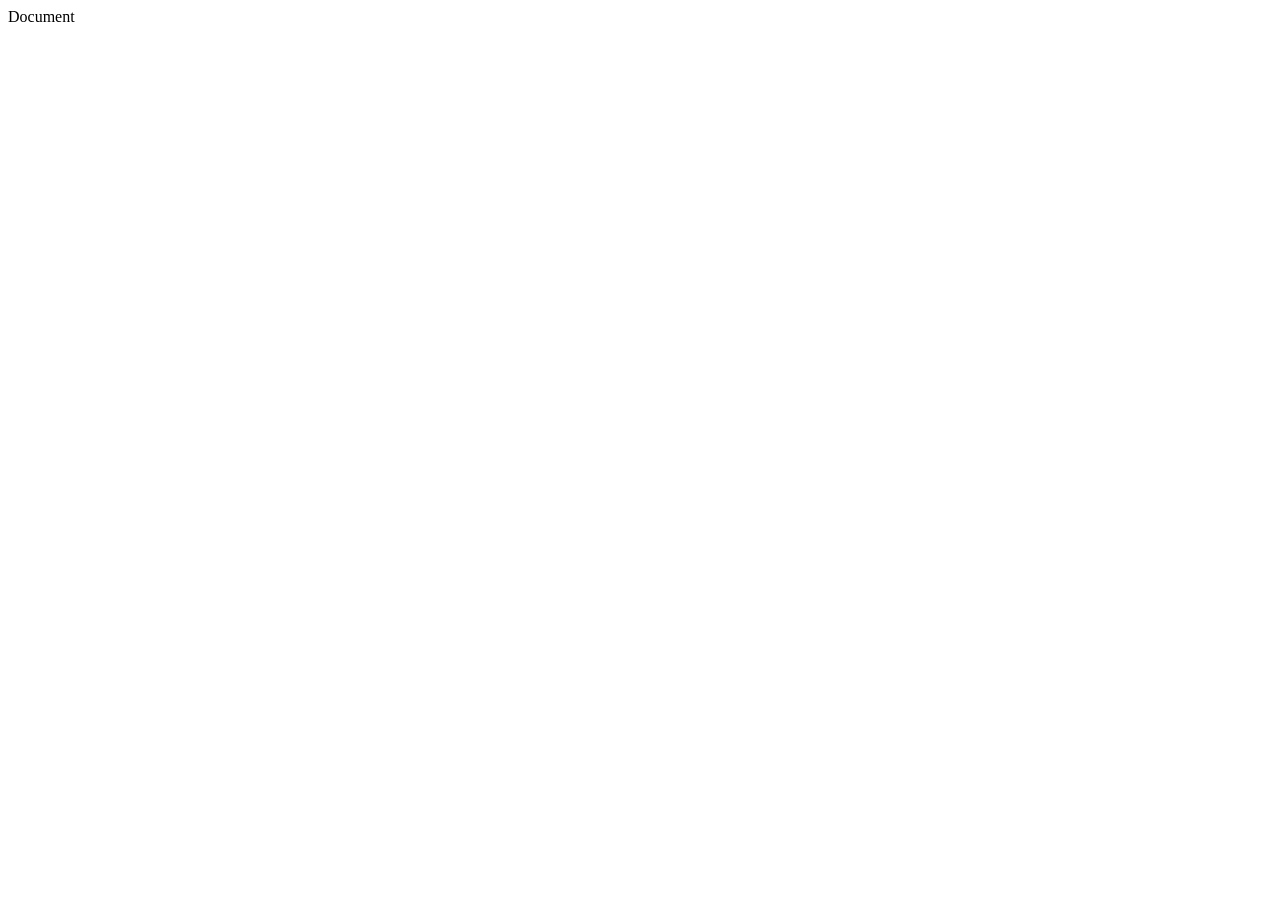
==== index.html @ 6e6ebc96 "initial commit" ====
<!DOCTYPE html>
<html lang="en">
<head>
    <meta charset="UTF-8">
    <meta name="viewport" content="width=device-width, initial-scale=1.0">
    <link rel="stylesheet" href="styles.css"
    <title>Document</title>
</head>
<body>
    
</body>
</html>
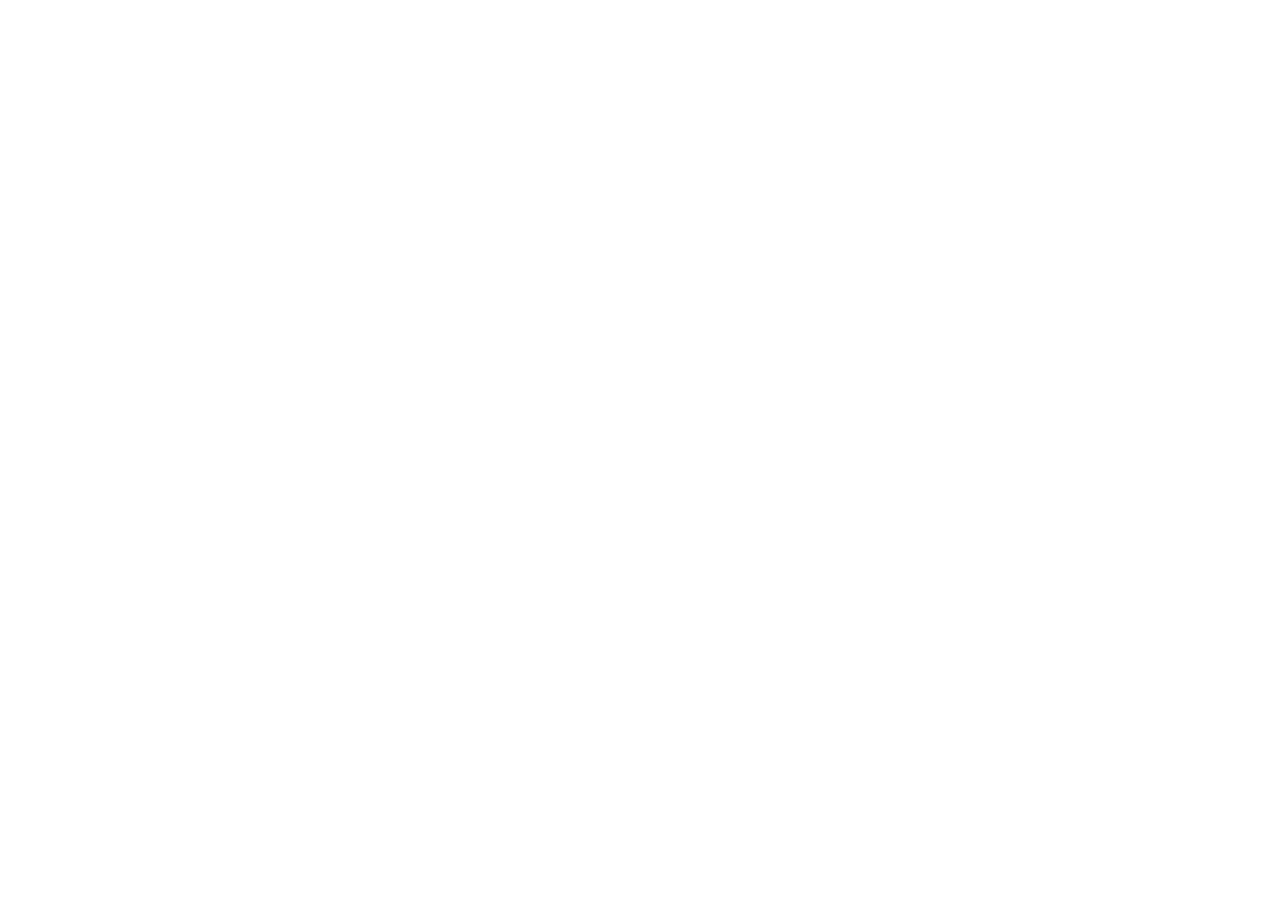
==== commit 4959bf74: "Added title" ====
--- a/index.html
+++ b/index.html
@@ -3,8 +3,9 @@
 <head>
     <meta charset="UTF-8">
     <meta name="viewport" content="width=device-width, initial-scale=1.0">
-    <link rel="stylesheet" href="styles.css"
-    <title>Document</title>
+    <link rel="stylesheet" href="styles.css">
+    <title>Harry Potter Quiz</title>
+    
 </head>
 <body>
     
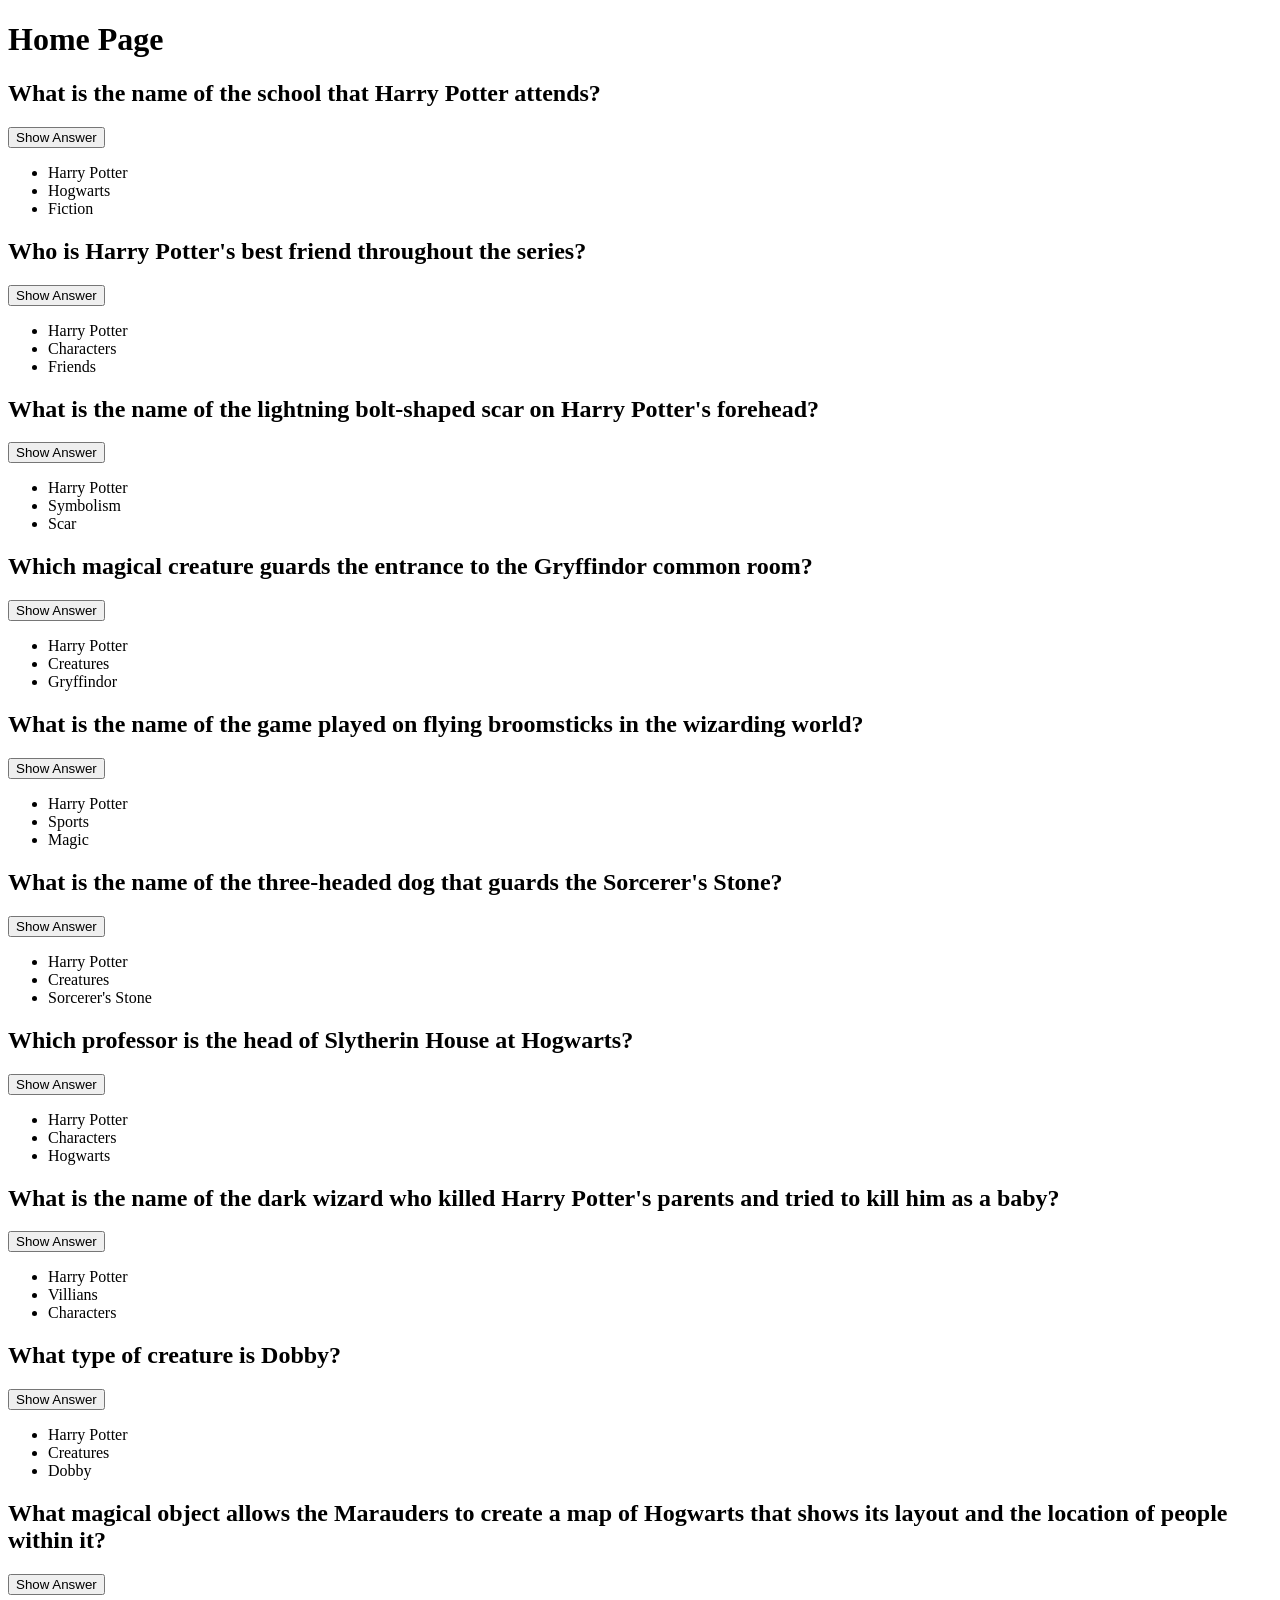
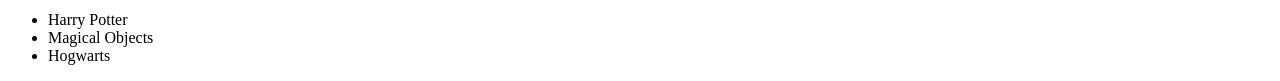
==== commit 0709a91f: "added quiz-cards" ====
--- a/index.html
+++ b/index.html
@@ -4,10 +4,172 @@
     <meta charset="UTF-8">
     <meta name="viewport" content="width=device-width, initial-scale=1.0">
     <link rel="stylesheet" href="styles.css">
-    <title>Harry Potter Quiz</title>
-    
+    <title>Harry Potter Quiz App</title>
 </head>
 <body>
+<header>
+    <h1>Home Page</h1>
+</header>
+<section class="question-card">
+    <h2 class="question-card_question">
+     What is the name of the school that Harry Potter attends?
+    </h2>
+    <p hidden class="question-card_answer">
+        Hogwarts
+    </p>
+    <button class="Show-Answer">
+        Show Answer
+    </button>
+    <ul>
+        <li>Harry Potter</li>
+        <li>Hogwarts</li>
+        <li>Fiction</li>
+    </ul>
+</section>
+<section class="question-card">
+    <h2 class="question-card_question">
+     Who is Harry Potter's best friend throughout the series?
+    </h2>
+    <p hidden class="question-card_answer">
+       Ronald Weasley
+    </p>
+    <button class="Show-Answer">
+        Show Answer
+    </button>
+    <ul>
+        <li>Harry Potter</li>
+        <li>Characters</li>
+        <li>Friends</li>
+    </ul>
+</section>
+<section class="question-card">
+    <h2 class="question-card_question">
+     What is the name of the lightning bolt-shaped scar on Harry Potter's forehead?
+    </h2>
+    <p hidden class="question-card_answer">
+        Dark Mark
+    </p>
+    <button class="Show-Answer">
+        Show Answer
+    </button>
+    <ul>
+        <li>Harry Potter</li>
+        <li>Symbolism</li>
+        <li>Scar</li>
+    </ul>
+</section>
+<section class="question-card">
+    <h2 class="question-card_question">
+    Which magical creature guards the entrance to the Gryffindor common room?
+    </h2>
+    <p hidden class="question-card_answer">
+        The fat lady (portrait)
+    </p>
+    <button class="Show-Answer">
+        Show Answer
+    </button>
+    <ul>
+        <li>Harry Potter</li>
+        <li>Creatures</li>
+        <li>Gryffindor</li>
+    </ul>
+</section>
+<section class="question-card">
+    <h2 class="question-card_question">
+     What is the name of the game played on flying broomsticks in the wizarding world?
+    </h2>
+    <p hidden class="question-card_answer">
+        Quidditch
+    </p>
+    <button class="Show-Answer">
+        Show Answer
+    </button>
+    <ul>
+        <li>Harry Potter</li>
+        <li>Sports</li>
+        <li>Magic</li>
+    </ul>
+</section>
+<section class="question-card">
+    <h2 class="question-card_question">
+     What is the name of the three-headed dog that guards the Sorcerer's Stone?
+    </h2>
+    <p hidden class="question-card_answer">
+        Fluffy
+    </p>
+    <button class="Show-Answer">
+        Show Answer
+    </button>
+    <ul>
+        <li>Harry Potter</li>
+        <li>Creatures</li>
+        <li>Sorcerer's Stone</li>
+    </ul>
+</section><section class="question-card">
+    <h2 class="question-card_question">
+     Which professor is the head of Slytherin House at Hogwarts?
+    </h2>
+    <p hidden class="question-card_answer">
+        Severus Snape
+    </p>
+    <button class="Show-Answer">
+        Show Answer
+    </button>
+    <ul>
+        <li>Harry Potter</li>
+        <li>Characters</li>
+        <li>Hogwarts</li>
+    </ul>
+</section>
+<section class="question-card">
+    <h2 class="question-card_question">
+     What is the name of the dark wizard who killed Harry Potter's parents and tried to kill him as a baby?
+    </h2>
+    <p hidden class="question-card_answer">
+        Lord Voldemort (tom Riddle)
+    </p>
+    <button class="Show-Answer">
+        Show Answer
+    </button>
+    <ul>
+        <li>Harry Potter</li>
+        <li>Villians</li>
+        <li>Characters</li>
+    </ul>
+</section>
+<section class="question-card">
+    <h2 class="question-card_question">
+     What type of creature is Dobby?
+    </h2>
+    <p hidden class="question-card_answer">
+        House Elf
+    </p>
+    <button class="Show-Answer">
+        Show Answer
+    </button>
+    <ul>
+        <li>Harry Potter</li>
+        <li>Creatures</li>
+        <li>Dobby</li>
+    </ul>
+</section>
+<section class="question-card">
+    <h2 class="question-card_question">
+     What magical object allows the Marauders to create a map of Hogwarts that shows its layout and the location of people within it?
+    </h2>
+    <p hidden class="question-card_answer">
+        The Marauder's Map
+    </p>
+    <button class="Show-Answer">
+        Show Answer
+    </button>
+    <ul>
+        <li>Harry Potter</li>
+        <li>Magical Objects</li>
+        <li>Hogwarts</li>
+    </ul>
+</section>
+
     
 </body>
 </html>
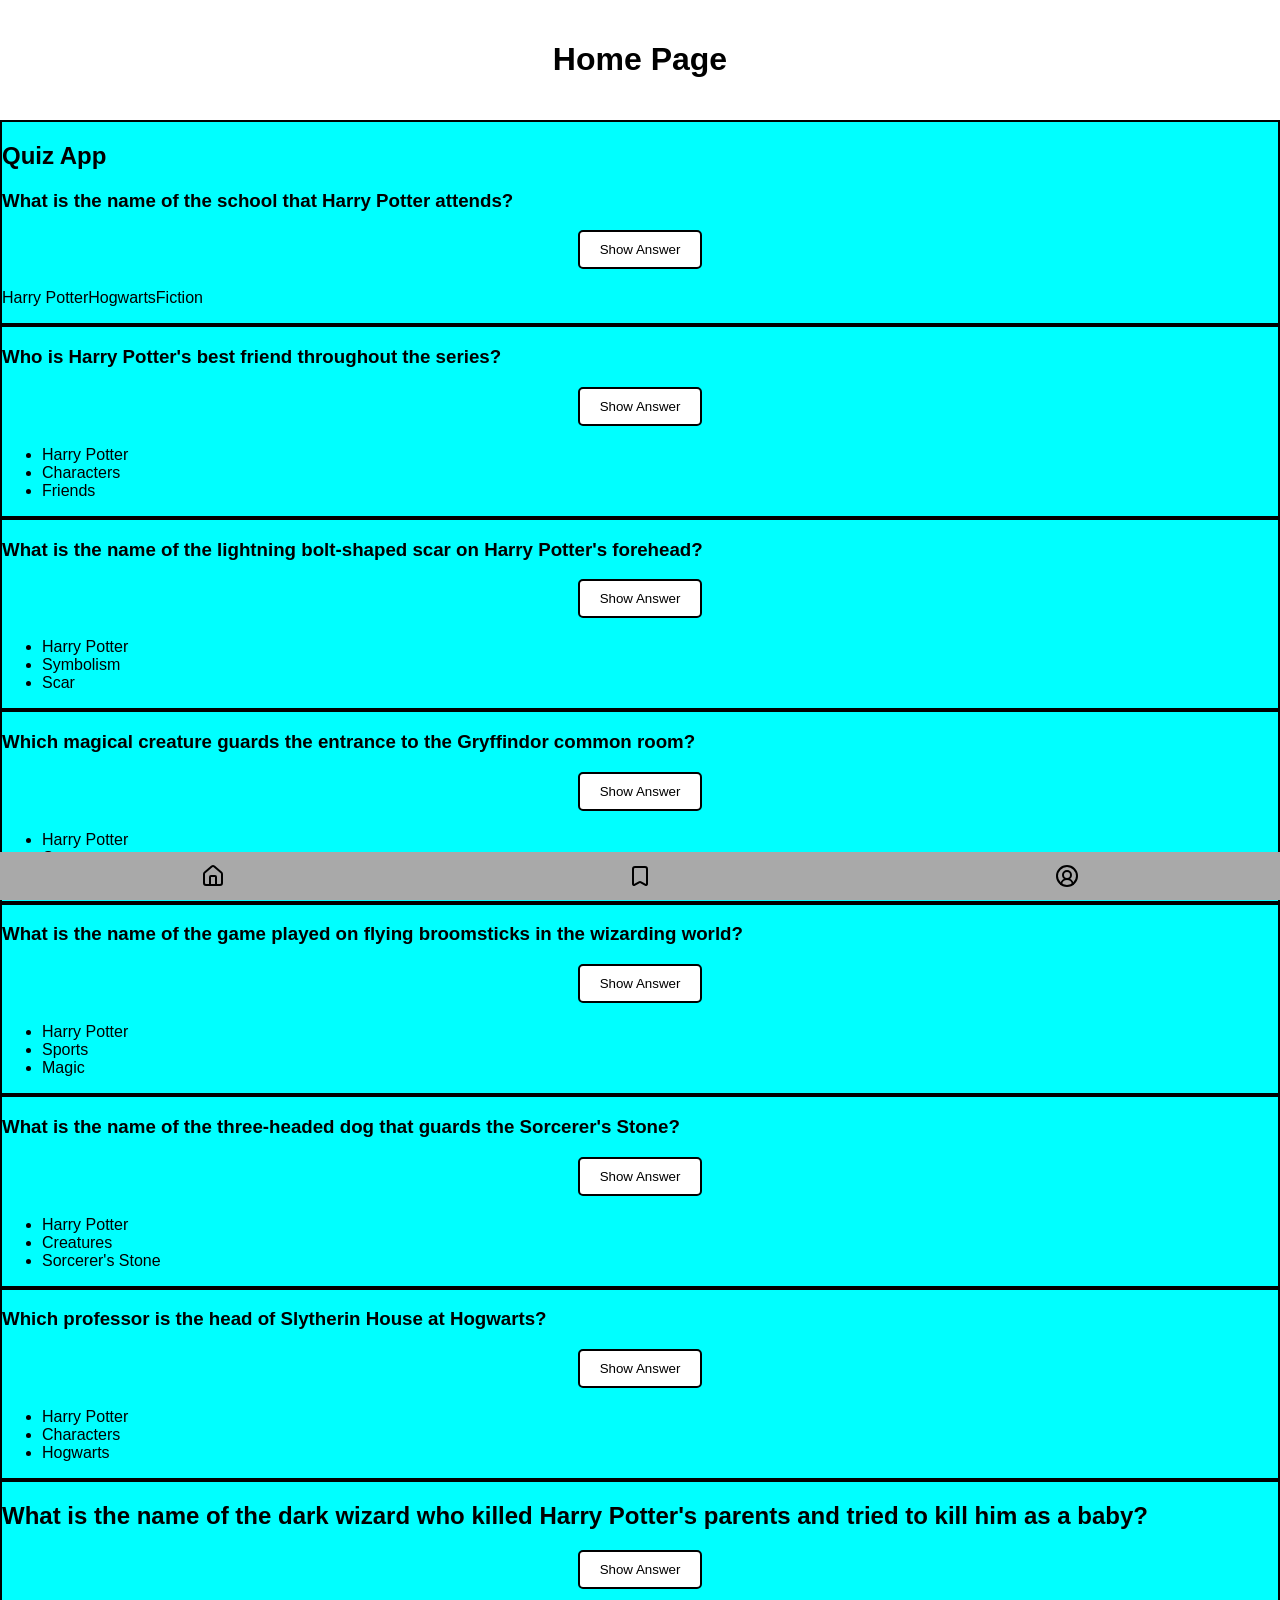
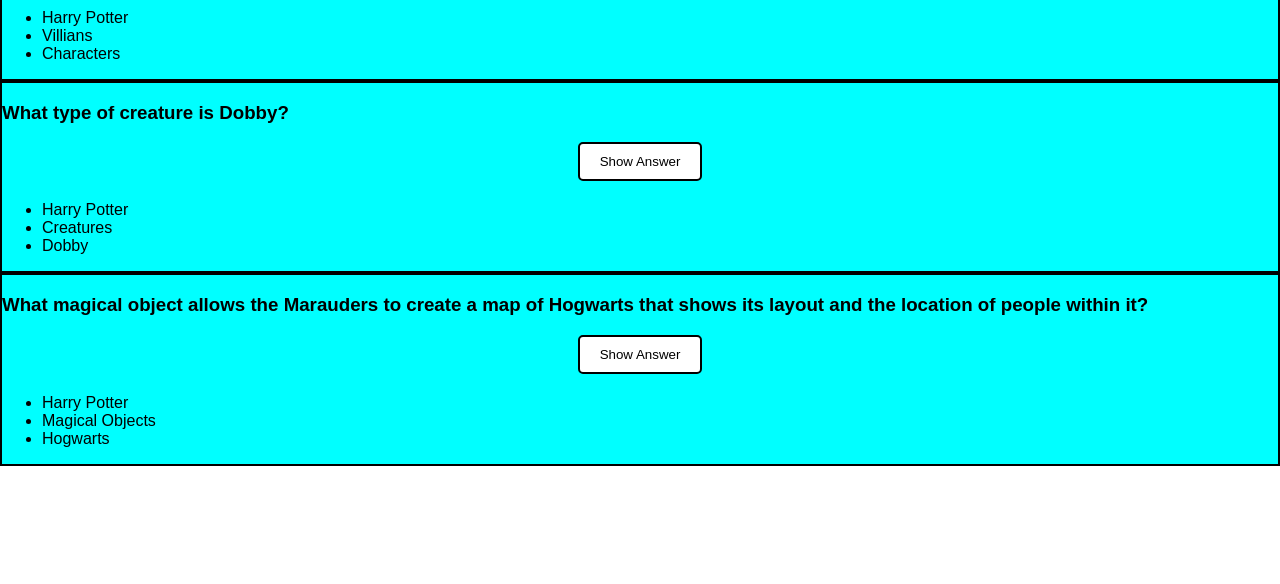
==== commit 2e120372: "Added stylesheets" ====
--- a/index.html
+++ b/index.html
@@ -11,25 +11,26 @@
     <h1>Home Page</h1>
 </header>
 <section class="question-card">
-    <h2 class="question-card_question">
+    <h2>Quiz App</h2>
+    <h3 class="question-card_question">
      What is the name of the school that Harry Potter attends?
-    </h2>
+    </h3>
     <p hidden class="question-card_answer">
         Hogwarts
     </p>
     <button class="Show-Answer">
         Show Answer
     </button>
-    <ul>
+    <ul class="tags">
         <li>Harry Potter</li>
         <li>Hogwarts</li>
         <li>Fiction</li>
     </ul>
 </section>
 <section class="question-card">
-    <h2 class="question-card_question">
+    <h3 class="question-card_question">
      Who is Harry Potter's best friend throughout the series?
-    </h2>
+    </h3>
     <p hidden class="question-card_answer">
        Ronald Weasley
     </p>
@@ -43,9 +44,9 @@
     </ul>
 </section>
 <section class="question-card">
-    <h2 class="question-card_question">
+    <h3 class="question-card_question">
      What is the name of the lightning bolt-shaped scar on Harry Potter's forehead?
-    </h2>
+    </h3>
     <p hidden class="question-card_answer">
         Dark Mark
     </p>
@@ -59,9 +60,9 @@
     </ul>
 </section>
 <section class="question-card">
-    <h2 class="question-card_question">
+    <h3 class="question-card_question">
     Which magical creature guards the entrance to the Gryffindor common room?
-    </h2>
+    </h3>
     <p hidden class="question-card_answer">
         The fat lady (portrait)
     </p>
@@ -75,9 +76,9 @@
     </ul>
 </section>
 <section class="question-card">
-    <h2 class="question-card_question">
+    <h3 class="question-card_question">
      What is the name of the game played on flying broomsticks in the wizarding world?
-    </h2>
+    </h3>
     <p hidden class="question-card_answer">
         Quidditch
     </p>
@@ -91,9 +92,9 @@
     </ul>
 </section>
 <section class="question-card">
-    <h2 class="question-card_question">
+    <h3 class="question-card_question">
      What is the name of the three-headed dog that guards the Sorcerer's Stone?
-    </h2>
+    </h3>
     <p hidden class="question-card_answer">
         Fluffy
     </p>
@@ -106,9 +107,9 @@
         <li>Sorcerer's Stone</li>
     </ul>
 </section><section class="question-card">
-    <h2 class="question-card_question">
+    <h3 class="question-card_question">
      Which professor is the head of Slytherin House at Hogwarts?
-    </h2>
+    </h3>
     <p hidden class="question-card_answer">
         Severus Snape
     </p>
@@ -124,7 +125,7 @@
 <section class="question-card">
     <h2 class="question-card_question">
      What is the name of the dark wizard who killed Harry Potter's parents and tried to kill him as a baby?
-    </h2>
+    </h3>
     <p hidden class="question-card_answer">
         Lord Voldemort (tom Riddle)
     </p>
@@ -138,7 +139,7 @@
     </ul>
 </section>
 <section class="question-card">
-    <h2 class="question-card_question">
+    <h3 class="question-card_question">
      What type of creature is Dobby?
     </h2>
     <p hidden class="question-card_answer">
@@ -154,9 +155,9 @@
     </ul>
 </section>
 <section class="question-card">
-    <h2 class="question-card_question">
+    <h3 class="question-card_question">
      What magical object allows the Marauders to create a map of Hogwarts that shows its layout and the location of people within it?
-    </h2>
+    </h3>
     <p hidden class="question-card_answer">
         The Marauder's Map
     </p>
@@ -169,6 +170,17 @@
         <li>Hogwarts</li>
     </ul>
 </section>
+<footer class="navigation-bar">
+<img class="navigation-bar_house" src="assets/house.png" alt="House-icon"/>
+<img class="navigation-bar_bookmark" src="assets/bookmark.png" alt="bookmark-icon"/>
+<img class="navigation-bar_personal_icon" src="assets/circle-user-round.png" alt="personal-icon"/>
+
+
+
+
+
+
+</footer>
 
     
 </body>
--- a/styles.css
+++ b/styles.css
@@ -0,0 +1,5 @@
+@import "./components/header.css";
+@import "./components/card.css";
+@import "./components/button.css";
+@import "./components/navigation.css";
+@import "global.css";
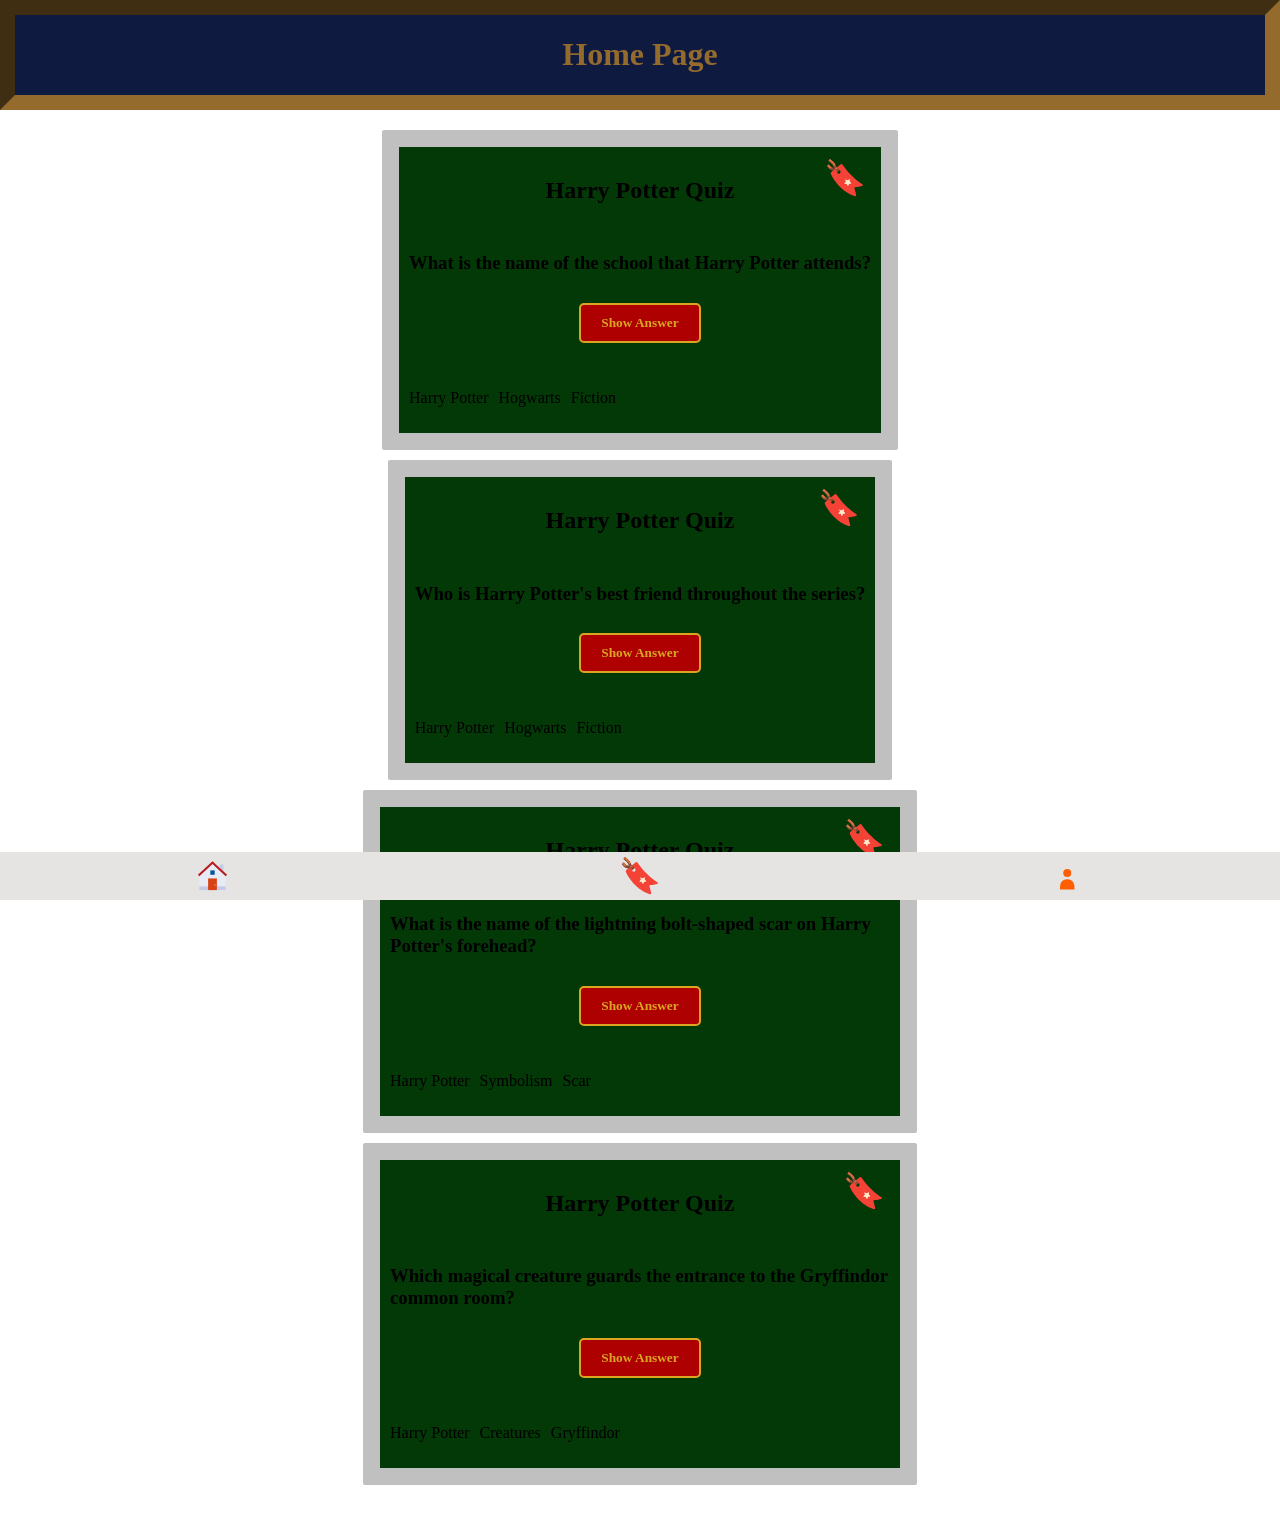
==== commit 2db0584b: "added various improvements" ====
--- a/index.html
+++ b/index.html
@@ -8,172 +8,173 @@
 </head>
 <body>
 <header>
-    <h1>Home Page</h1>
+    
+
+    <h1 class="title-of-the-page">Home Page</h1>
+    
 </header>
-<section class="question-card">
-    <h2>Quiz App</h2>
+<section class="question-cards" aria-label="question-cards">
+   <div class="question-card"> 
+    <h2 class="title-of-the-card">
+        Harry Potter Quiz</h2>
     <h3 class="question-card_question">
      What is the name of the school that Harry Potter attends?
     </h3>
+    <button class="bookmark">
+        <svg width="40px" height="40px" viewBox="0 0 6.4 6.4" xmlns="http://www.w3.org/2000/svg" xmlns:xlink="http://www.w3.org/1999/xlink" aria-hidden="true" role="img" class="iconify iconify--noto" preserveAspectRatio="xMidYMid meet">
+  <path d="M1.24 1.976c-0.328 -0.077 -0.626 -0.272 -0.825 -0.546l-0.053 -0.072c-0.036 -0.05 -0.025 -0.12 0.025 -0.156l0.145 -0.105c0.05 -0.036 0.12 -0.025 0.156 0.025l0.053 0.072c0.172 0.237 0.448 0.391 0.739 0.413l0.201 0.015 -0.031 0.401 -0.201 -0.015c-0.07 -0.006 -0.14 -0.016 -0.209 -0.033" fill="#874d36"/>
+  <path d="M1.24 1.976c-0.328 -0.077 -0.626 -0.272 -0.825 -0.546l-0.053 -0.072c-0.036 -0.05 -0.025 -0.12 0.025 -0.156l0.145 -0.105c0.05 -0.036 0.12 -0.025 0.156 0.025l0.053 0.072c0.172 0.237 0.448 0.391 0.739 0.413l0.201 0.015 -0.031 0.401 -0.201 -0.015c-0.07 -0.006 -0.14 -0.016 -0.209 -0.033" fill="#874d36"/>
+  <path d="M0.533 1.096c-0.043 0.031 -0.064 0.046 -0.115 0.083 -0.063 0.046 0.118 0.29 0.307 0.422 0.072 0.051 0.283 0.08 0.314 -0.046 0.007 -0.029 -0.003 -0.06 -0.02 -0.086 -0.029 -0.042 -0.076 -0.07 -0.115 -0.102 -0.061 -0.052 -0.116 -0.11 -0.163 -0.175l-0.053 -0.072c-0.036 -0.05 -0.106 -0.061 -0.156 -0.025" fill="#de7340"/>
+  <path d="M1.265 1.566c0.066 0.098 0.104 0.271 0.103 0.389l0.165 -0.144c-0.038 -0.174 -0.067 -0.208 -0.067 -0.208 -0.079 -0.006 -0.201 -0.038 -0.201 -0.038" fill="#4e342e"/>
+  <path d="m1.591 2.232 -0.025 -0.2a2.075 2.075 0 0 0 -0.861 -1.438l-0.066 -0.047a0.12 0.12 0 0 1 -0.028 -0.168l0.094 -0.132a0.121 0.121 0 0 1 0.168 -0.029l0.066 0.047a2.48 2.48 0 0 1 1.028 1.716l0.025 0.2z" fill="#874d36"/>
+  <path d="m1.591 2.232 -0.025 -0.2a2.075 2.075 0 0 0 -0.861 -1.438l-0.066 -0.047a0.12 0.12 0 0 1 -0.028 -0.168l0.094 -0.132a0.121 0.121 0 0 1 0.168 -0.029l0.066 0.047a2.48 2.48 0 0 1 1.028 1.716l0.025 0.2z" fill="#874d36"/>
+  <path d="M0.969 2.594s1.085 2.604 3.827 3.522c0.112 0.038 0.221 -0.065 0.194 -0.179l-0.282 -1.155c-0.011 -0.044 0.02 -0.086 0.065 -0.091 0.486 -0.046 0.897 -0.137 1.163 -0.208 0.126 -0.033 0.153 -0.199 0.046 -0.271 -2.017 -1.338 -3.155 -3.131 -3.155 -3.131a0.257 0.257 0 0 0 -0.361 -0.037L1.006 2.233c-0.154 0.121 -0.037 0.361 -0.037 0.361m1.024 -0.196c-0.098 -0.121 -0.08 -0.298 0.041 -0.396s0.298 -0.08 0.396 0.041a0.281 0.281 0 0 1 -0.041 0.396 0.281 0.281 0 0 1 -0.396 -0.041" fill="#f44336"/>
+  <path d="M1.982 2.206c-0.015 0.003 -0.031 0.003 -0.046 -0.003 -0.055 -0.018 -0.052 -0.092 -0.074 -0.137 -0.027 -0.054 -0.063 -0.101 -0.105 -0.144 -0.045 -0.046 -0.097 -0.091 -0.16 -0.11 -0.029 -0.009 -0.057 -0.007 -0.085 0.004 0.007 -0.027 -0.002 -0.055 0.005 -0.083 0.016 -0.07 0.069 -0.137 0.127 -0.178 0.045 -0.033 0.094 -0.064 0.148 -0.079 0.058 -0.016 0.1 -0.001 0.153 0.025 0.095 0.047 0.176 0.119 0.236 0.207 0.081 0.12 0.133 0.252 0.017 0.365 -0.048 0.047 -0.104 0.086 -0.165 0.115 -0.017 0.007 -0.035 0.014 -0.053 0.017" fill="#874d36"/>
+  <path d="M1.776 1.537c0.06 -0.022 0.137 -0.011 0.186 0.01 0.024 0.01 0.073 0.056 0.074 0.091 0 0.053 -0.047 0.094 -0.105 0.134 -0.052 0.04 -0.102 0.055 -0.161 0.02 -0.052 -0.028 -0.184 -0.052 -0.171 -0.097 0.02 -0.069 0.112 -0.135 0.176 -0.158" fill="#de7340"/>
+  <path d="M0.59 0.471s0.014 -0.042 0.052 -0.048S0.888 0.54 1.09 0.75c0.135 0.14 0.378 0.5 0.418 0.521 0.028 0.015 0.064 0.023 0.093 0.009 0.045 -0.022 0.053 -0.082 0.047 -0.132 -0.024 -0.19 -0.138 -0.33 -0.259 -0.472a2.48 2.48 0 0 0 -0.451 -0.412l-0.066 -0.047c-0.055 -0.039 -0.114 -0.044 -0.169 0.018 -0.001 0.001 -0.142 0.16 -0.114 0.234" fill="#de7340"/>
+  <path fill="#fcebcd" d="m3.272 3.424 0.354 0.162 0.334 -0.2 -0.045 0.387 0.294 0.256 -0.382 0.078 -0.152 0.358 -0.192 -0.339 -0.388 -0.034 0.264 -0.287z"/>
+  <path fill="#fcebcd" d="m3.272 3.424 0.354 0.162 0.334 -0.2 -0.045 0.387 0.294 0.256 -0.382 0.078 -0.152 0.358 -0.192 -0.339 -0.388 -0.034 0.264 -0.287z"/>
+</svg>
+    </button>
     <p hidden class="question-card_answer">
         Hogwarts
     </p>
     <button class="Show-Answer">
         Show Answer
     </button>
-    <ul class="tags">
-        <li>Harry Potter</li>
-        <li>Hogwarts</li>
-        <li>Fiction</li>
-    </ul>
-</section>
-<section class="question-card">
+    <p class="tags">
+       <a class="tag" href="#">Harry Potter </a>
+       <a class="tag" href="#">Hogwarts </a>
+       <a class="tag" href="#">Fiction </a>
+    </p>
+</div>
+<div class="question-card"> 
+    <h2 class="title-of-the-card">
+        Harry Potter Quiz</h2>
     <h3 class="question-card_question">
      Who is Harry Potter's best friend throughout the series?
     </h3>
+    <button class="bookmark">
+        <svg width="40px" height="40px" viewBox="0 0 6.4 6.4" xmlns="http://www.w3.org/2000/svg" xmlns:xlink="http://www.w3.org/1999/xlink" aria-hidden="true" role="img" class="iconify iconify--noto" preserveAspectRatio="xMidYMid meet">
+  <path d="M1.24 1.976c-0.328 -0.077 -0.626 -0.272 -0.825 -0.546l-0.053 -0.072c-0.036 -0.05 -0.025 -0.12 0.025 -0.156l0.145 -0.105c0.05 -0.036 0.12 -0.025 0.156 0.025l0.053 0.072c0.172 0.237 0.448 0.391 0.739 0.413l0.201 0.015 -0.031 0.401 -0.201 -0.015c-0.07 -0.006 -0.14 -0.016 -0.209 -0.033" fill="#874d36"/>
+  <path d="M1.24 1.976c-0.328 -0.077 -0.626 -0.272 -0.825 -0.546l-0.053 -0.072c-0.036 -0.05 -0.025 -0.12 0.025 -0.156l0.145 -0.105c0.05 -0.036 0.12 -0.025 0.156 0.025l0.053 0.072c0.172 0.237 0.448 0.391 0.739 0.413l0.201 0.015 -0.031 0.401 -0.201 -0.015c-0.07 -0.006 -0.14 -0.016 -0.209 -0.033" fill="#874d36"/>
+  <path d="M0.533 1.096c-0.043 0.031 -0.064 0.046 -0.115 0.083 -0.063 0.046 0.118 0.29 0.307 0.422 0.072 0.051 0.283 0.08 0.314 -0.046 0.007 -0.029 -0.003 -0.06 -0.02 -0.086 -0.029 -0.042 -0.076 -0.07 -0.115 -0.102 -0.061 -0.052 -0.116 -0.11 -0.163 -0.175l-0.053 -0.072c-0.036 -0.05 -0.106 -0.061 -0.156 -0.025" fill="#de7340"/>
+  <path d="M1.265 1.566c0.066 0.098 0.104 0.271 0.103 0.389l0.165 -0.144c-0.038 -0.174 -0.067 -0.208 -0.067 -0.208 -0.079 -0.006 -0.201 -0.038 -0.201 -0.038" fill="#4e342e"/>
+  <path d="m1.591 2.232 -0.025 -0.2a2.075 2.075 0 0 0 -0.861 -1.438l-0.066 -0.047a0.12 0.12 0 0 1 -0.028 -0.168l0.094 -0.132a0.121 0.121 0 0 1 0.168 -0.029l0.066 0.047a2.48 2.48 0 0 1 1.028 1.716l0.025 0.2z" fill="#874d36"/>
+  <path d="m1.591 2.232 -0.025 -0.2a2.075 2.075 0 0 0 -0.861 -1.438l-0.066 -0.047a0.12 0.12 0 0 1 -0.028 -0.168l0.094 -0.132a0.121 0.121 0 0 1 0.168 -0.029l0.066 0.047a2.48 2.48 0 0 1 1.028 1.716l0.025 0.2z" fill="#874d36"/>
+  <path d="M0.969 2.594s1.085 2.604 3.827 3.522c0.112 0.038 0.221 -0.065 0.194 -0.179l-0.282 -1.155c-0.011 -0.044 0.02 -0.086 0.065 -0.091 0.486 -0.046 0.897 -0.137 1.163 -0.208 0.126 -0.033 0.153 -0.199 0.046 -0.271 -2.017 -1.338 -3.155 -3.131 -3.155 -3.131a0.257 0.257 0 0 0 -0.361 -0.037L1.006 2.233c-0.154 0.121 -0.037 0.361 -0.037 0.361m1.024 -0.196c-0.098 -0.121 -0.08 -0.298 0.041 -0.396s0.298 -0.08 0.396 0.041a0.281 0.281 0 0 1 -0.041 0.396 0.281 0.281 0 0 1 -0.396 -0.041" fill="#f44336"/>
+  <path d="M1.982 2.206c-0.015 0.003 -0.031 0.003 -0.046 -0.003 -0.055 -0.018 -0.052 -0.092 -0.074 -0.137 -0.027 -0.054 -0.063 -0.101 -0.105 -0.144 -0.045 -0.046 -0.097 -0.091 -0.16 -0.11 -0.029 -0.009 -0.057 -0.007 -0.085 0.004 0.007 -0.027 -0.002 -0.055 0.005 -0.083 0.016 -0.07 0.069 -0.137 0.127 -0.178 0.045 -0.033 0.094 -0.064 0.148 -0.079 0.058 -0.016 0.1 -0.001 0.153 0.025 0.095 0.047 0.176 0.119 0.236 0.207 0.081 0.12 0.133 0.252 0.017 0.365 -0.048 0.047 -0.104 0.086 -0.165 0.115 -0.017 0.007 -0.035 0.014 -0.053 0.017" fill="#874d36"/>
+  <path d="M1.776 1.537c0.06 -0.022 0.137 -0.011 0.186 0.01 0.024 0.01 0.073 0.056 0.074 0.091 0 0.053 -0.047 0.094 -0.105 0.134 -0.052 0.04 -0.102 0.055 -0.161 0.02 -0.052 -0.028 -0.184 -0.052 -0.171 -0.097 0.02 -0.069 0.112 -0.135 0.176 -0.158" fill="#de7340"/>
+  <path d="M0.59 0.471s0.014 -0.042 0.052 -0.048S0.888 0.54 1.09 0.75c0.135 0.14 0.378 0.5 0.418 0.521 0.028 0.015 0.064 0.023 0.093 0.009 0.045 -0.022 0.053 -0.082 0.047 -0.132 -0.024 -0.19 -0.138 -0.33 -0.259 -0.472a2.48 2.48 0 0 0 -0.451 -0.412l-0.066 -0.047c-0.055 -0.039 -0.114 -0.044 -0.169 0.018 -0.001 0.001 -0.142 0.16 -0.114 0.234" fill="#de7340"/>
+  <path fill="#fcebcd" d="m3.272 3.424 0.354 0.162 0.334 -0.2 -0.045 0.387 0.294 0.256 -0.382 0.078 -0.152 0.358 -0.192 -0.339 -0.388 -0.034 0.264 -0.287z"/>
+  <path fill="#fcebcd" d="m3.272 3.424 0.354 0.162 0.334 -0.2 -0.045 0.387 0.294 0.256 -0.382 0.078 -0.152 0.358 -0.192 -0.339 -0.388 -0.034 0.264 -0.287z"/>
+</svg>
+    </button>
     <p hidden class="question-card_answer">
-       Ronald Weasley
+        Ronald Weasley
     </p>
     <button class="Show-Answer">
         Show Answer
     </button>
-    <ul>
-        <li>Harry Potter</li>
-        <li>Characters</li>
-        <li>Friends</li>
-    </ul>
-</section>
-<section class="question-card">
+    <p class="tags">
+       <a class="tag" href="#">Harry Potter </a>
+       <a class="tag" href="#">Hogwarts </a>
+       <a class="tag" href="#">Fiction </a>
+    </p>
+</div>
+<div class="question-card"> 
+    <h2 class="title-of-the-card">
+        Harry Potter Quiz</h2>
     <h3 class="question-card_question">
      What is the name of the lightning bolt-shaped scar on Harry Potter's forehead?
     </h3>
+    <button class="bookmark">
+        <svg width="40px" height="40px" viewBox="0 0 6.4 6.4" xmlns="http://www.w3.org/2000/svg" xmlns:xlink="http://www.w3.org/1999/xlink" aria-hidden="true" role="img" class="iconify iconify--noto" preserveAspectRatio="xMidYMid meet">
+  <path d="M1.24 1.976c-0.328 -0.077 -0.626 -0.272 -0.825 -0.546l-0.053 -0.072c-0.036 -0.05 -0.025 -0.12 0.025 -0.156l0.145 -0.105c0.05 -0.036 0.12 -0.025 0.156 0.025l0.053 0.072c0.172 0.237 0.448 0.391 0.739 0.413l0.201 0.015 -0.031 0.401 -0.201 -0.015c-0.07 -0.006 -0.14 -0.016 -0.209 -0.033" fill="#874d36"/>
+  <path d="M1.24 1.976c-0.328 -0.077 -0.626 -0.272 -0.825 -0.546l-0.053 -0.072c-0.036 -0.05 -0.025 -0.12 0.025 -0.156l0.145 -0.105c0.05 -0.036 0.12 -0.025 0.156 0.025l0.053 0.072c0.172 0.237 0.448 0.391 0.739 0.413l0.201 0.015 -0.031 0.401 -0.201 -0.015c-0.07 -0.006 -0.14 -0.016 -0.209 -0.033" fill="#874d36"/>
+  <path d="M0.533 1.096c-0.043 0.031 -0.064 0.046 -0.115 0.083 -0.063 0.046 0.118 0.29 0.307 0.422 0.072 0.051 0.283 0.08 0.314 -0.046 0.007 -0.029 -0.003 -0.06 -0.02 -0.086 -0.029 -0.042 -0.076 -0.07 -0.115 -0.102 -0.061 -0.052 -0.116 -0.11 -0.163 -0.175l-0.053 -0.072c-0.036 -0.05 -0.106 -0.061 -0.156 -0.025" fill="#de7340"/>
+  <path d="M1.265 1.566c0.066 0.098 0.104 0.271 0.103 0.389l0.165 -0.144c-0.038 -0.174 -0.067 -0.208 -0.067 -0.208 -0.079 -0.006 -0.201 -0.038 -0.201 -0.038" fill="#4e342e"/>
+  <path d="m1.591 2.232 -0.025 -0.2a2.075 2.075 0 0 0 -0.861 -1.438l-0.066 -0.047a0.12 0.12 0 0 1 -0.028 -0.168l0.094 -0.132a0.121 0.121 0 0 1 0.168 -0.029l0.066 0.047a2.48 2.48 0 0 1 1.028 1.716l0.025 0.2z" fill="#874d36"/>
+  <path d="m1.591 2.232 -0.025 -0.2a2.075 2.075 0 0 0 -0.861 -1.438l-0.066 -0.047a0.12 0.12 0 0 1 -0.028 -0.168l0.094 -0.132a0.121 0.121 0 0 1 0.168 -0.029l0.066 0.047a2.48 2.48 0 0 1 1.028 1.716l0.025 0.2z" fill="#874d36"/>
+  <path d="M0.969 2.594s1.085 2.604 3.827 3.522c0.112 0.038 0.221 -0.065 0.194 -0.179l-0.282 -1.155c-0.011 -0.044 0.02 -0.086 0.065 -0.091 0.486 -0.046 0.897 -0.137 1.163 -0.208 0.126 -0.033 0.153 -0.199 0.046 -0.271 -2.017 -1.338 -3.155 -3.131 -3.155 -3.131a0.257 0.257 0 0 0 -0.361 -0.037L1.006 2.233c-0.154 0.121 -0.037 0.361 -0.037 0.361m1.024 -0.196c-0.098 -0.121 -0.08 -0.298 0.041 -0.396s0.298 -0.08 0.396 0.041a0.281 0.281 0 0 1 -0.041 0.396 0.281 0.281 0 0 1 -0.396 -0.041" fill="#f44336"/>
+  <path d="M1.982 2.206c-0.015 0.003 -0.031 0.003 -0.046 -0.003 -0.055 -0.018 -0.052 -0.092 -0.074 -0.137 -0.027 -0.054 -0.063 -0.101 -0.105 -0.144 -0.045 -0.046 -0.097 -0.091 -0.16 -0.11 -0.029 -0.009 -0.057 -0.007 -0.085 0.004 0.007 -0.027 -0.002 -0.055 0.005 -0.083 0.016 -0.07 0.069 -0.137 0.127 -0.178 0.045 -0.033 0.094 -0.064 0.148 -0.079 0.058 -0.016 0.1 -0.001 0.153 0.025 0.095 0.047 0.176 0.119 0.236 0.207 0.081 0.12 0.133 0.252 0.017 0.365 -0.048 0.047 -0.104 0.086 -0.165 0.115 -0.017 0.007 -0.035 0.014 -0.053 0.017" fill="#874d36"/>
+  <path d="M1.776 1.537c0.06 -0.022 0.137 -0.011 0.186 0.01 0.024 0.01 0.073 0.056 0.074 0.091 0 0.053 -0.047 0.094 -0.105 0.134 -0.052 0.04 -0.102 0.055 -0.161 0.02 -0.052 -0.028 -0.184 -0.052 -0.171 -0.097 0.02 -0.069 0.112 -0.135 0.176 -0.158" fill="#de7340"/>
+  <path d="M0.59 0.471s0.014 -0.042 0.052 -0.048S0.888 0.54 1.09 0.75c0.135 0.14 0.378 0.5 0.418 0.521 0.028 0.015 0.064 0.023 0.093 0.009 0.045 -0.022 0.053 -0.082 0.047 -0.132 -0.024 -0.19 -0.138 -0.33 -0.259 -0.472a2.48 2.48 0 0 0 -0.451 -0.412l-0.066 -0.047c-0.055 -0.039 -0.114 -0.044 -0.169 0.018 -0.001 0.001 -0.142 0.16 -0.114 0.234" fill="#de7340"/>
+  <path fill="#fcebcd" d="m3.272 3.424 0.354 0.162 0.334 -0.2 -0.045 0.387 0.294 0.256 -0.382 0.078 -0.152 0.358 -0.192 -0.339 -0.388 -0.034 0.264 -0.287z"/>
+  <path fill="#fcebcd" d="m3.272 3.424 0.354 0.162 0.334 -0.2 -0.045 0.387 0.294 0.256 -0.382 0.078 -0.152 0.358 -0.192 -0.339 -0.388 -0.034 0.264 -0.287z"/>
+</svg>
+    </button>
     <p hidden class="question-card_answer">
-        Dark Mark
+        The Dark Mark
     </p>
     <button class="Show-Answer">
         Show Answer
     </button>
-    <ul>
-        <li>Harry Potter</li>
-        <li>Symbolism</li>
-        <li>Scar</li>
-    </ul>
-</section>
-<section class="question-card">
+    <p class="tags">
+       <a class="tag" href="#">Harry Potter </a>
+       <a class="tag" href="#">Symbolism </a>
+       <a class="tag" href="#">Scar</a>
+    </p>
+</div>
+<div class="question-card"> 
+    <h2 class="title-of-the-card">
+        Harry Potter Quiz</h2>
     <h3 class="question-card_question">
-    Which magical creature guards the entrance to the Gryffindor common room?
+     Which magical creature guards the entrance to the Gryffindor common room?
     </h3>
+    <button class="bookmark">
+        <svg width="40px" height="40px" viewBox="0 0 6.4 6.4" xmlns="http://www.w3.org/2000/svg" xmlns:xlink="http://www.w3.org/1999/xlink" aria-hidden="true" role="img" class="iconify iconify--noto" preserveAspectRatio="xMidYMid meet">
+  <path d="M1.24 1.976c-0.328 -0.077 -0.626 -0.272 -0.825 -0.546l-0.053 -0.072c-0.036 -0.05 -0.025 -0.12 0.025 -0.156l0.145 -0.105c0.05 -0.036 0.12 -0.025 0.156 0.025l0.053 0.072c0.172 0.237 0.448 0.391 0.739 0.413l0.201 0.015 -0.031 0.401 -0.201 -0.015c-0.07 -0.006 -0.14 -0.016 -0.209 -0.033" fill="#874d36"/>
+  <path d="M1.24 1.976c-0.328 -0.077 -0.626 -0.272 -0.825 -0.546l-0.053 -0.072c-0.036 -0.05 -0.025 -0.12 0.025 -0.156l0.145 -0.105c0.05 -0.036 0.12 -0.025 0.156 0.025l0.053 0.072c0.172 0.237 0.448 0.391 0.739 0.413l0.201 0.015 -0.031 0.401 -0.201 -0.015c-0.07 -0.006 -0.14 -0.016 -0.209 -0.033" fill="#874d36"/>
+  <path d="M0.533 1.096c-0.043 0.031 -0.064 0.046 -0.115 0.083 -0.063 0.046 0.118 0.29 0.307 0.422 0.072 0.051 0.283 0.08 0.314 -0.046 0.007 -0.029 -0.003 -0.06 -0.02 -0.086 -0.029 -0.042 -0.076 -0.07 -0.115 -0.102 -0.061 -0.052 -0.116 -0.11 -0.163 -0.175l-0.053 -0.072c-0.036 -0.05 -0.106 -0.061 -0.156 -0.025" fill="#de7340"/>
+  <path d="M1.265 1.566c0.066 0.098 0.104 0.271 0.103 0.389l0.165 -0.144c-0.038 -0.174 -0.067 -0.208 -0.067 -0.208 -0.079 -0.006 -0.201 -0.038 -0.201 -0.038" fill="#4e342e"/>
+  <path d="m1.591 2.232 -0.025 -0.2a2.075 2.075 0 0 0 -0.861 -1.438l-0.066 -0.047a0.12 0.12 0 0 1 -0.028 -0.168l0.094 -0.132a0.121 0.121 0 0 1 0.168 -0.029l0.066 0.047a2.48 2.48 0 0 1 1.028 1.716l0.025 0.2z" fill="#874d36"/>
+  <path d="m1.591 2.232 -0.025 -0.2a2.075 2.075 0 0 0 -0.861 -1.438l-0.066 -0.047a0.12 0.12 0 0 1 -0.028 -0.168l0.094 -0.132a0.121 0.121 0 0 1 0.168 -0.029l0.066 0.047a2.48 2.48 0 0 1 1.028 1.716l0.025 0.2z" fill="#874d36"/>
+  <path d="M0.969 2.594s1.085 2.604 3.827 3.522c0.112 0.038 0.221 -0.065 0.194 -0.179l-0.282 -1.155c-0.011 -0.044 0.02 -0.086 0.065 -0.091 0.486 -0.046 0.897 -0.137 1.163 -0.208 0.126 -0.033 0.153 -0.199 0.046 -0.271 -2.017 -1.338 -3.155 -3.131 -3.155 -3.131a0.257 0.257 0 0 0 -0.361 -0.037L1.006 2.233c-0.154 0.121 -0.037 0.361 -0.037 0.361m1.024 -0.196c-0.098 -0.121 -0.08 -0.298 0.041 -0.396s0.298 -0.08 0.396 0.041a0.281 0.281 0 0 1 -0.041 0.396 0.281 0.281 0 0 1 -0.396 -0.041" fill="#f44336"/>
+  <path d="M1.982 2.206c-0.015 0.003 -0.031 0.003 -0.046 -0.003 -0.055 -0.018 -0.052 -0.092 -0.074 -0.137 -0.027 -0.054 -0.063 -0.101 -0.105 -0.144 -0.045 -0.046 -0.097 -0.091 -0.16 -0.11 -0.029 -0.009 -0.057 -0.007 -0.085 0.004 0.007 -0.027 -0.002 -0.055 0.005 -0.083 0.016 -0.07 0.069 -0.137 0.127 -0.178 0.045 -0.033 0.094 -0.064 0.148 -0.079 0.058 -0.016 0.1 -0.001 0.153 0.025 0.095 0.047 0.176 0.119 0.236 0.207 0.081 0.12 0.133 0.252 0.017 0.365 -0.048 0.047 -0.104 0.086 -0.165 0.115 -0.017 0.007 -0.035 0.014 -0.053 0.017" fill="#874d36"/>
+  <path d="M1.776 1.537c0.06 -0.022 0.137 -0.011 0.186 0.01 0.024 0.01 0.073 0.056 0.074 0.091 0 0.053 -0.047 0.094 -0.105 0.134 -0.052 0.04 -0.102 0.055 -0.161 0.02 -0.052 -0.028 -0.184 -0.052 -0.171 -0.097 0.02 -0.069 0.112 -0.135 0.176 -0.158" fill="#de7340"/>
+  <path d="M0.59 0.471s0.014 -0.042 0.052 -0.048S0.888 0.54 1.09 0.75c0.135 0.14 0.378 0.5 0.418 0.521 0.028 0.015 0.064 0.023 0.093 0.009 0.045 -0.022 0.053 -0.082 0.047 -0.132 -0.024 -0.19 -0.138 -0.33 -0.259 -0.472a2.48 2.48 0 0 0 -0.451 -0.412l-0.066 -0.047c-0.055 -0.039 -0.114 -0.044 -0.169 0.018 -0.001 0.001 -0.142 0.16 -0.114 0.234" fill="#de7340"/>
+  <path fill="#fcebcd" d="m3.272 3.424 0.354 0.162 0.334 -0.2 -0.045 0.387 0.294 0.256 -0.382 0.078 -0.152 0.358 -0.192 -0.339 -0.388 -0.034 0.264 -0.287z"/>
+  <path fill="#fcebcd" d="m3.272 3.424 0.354 0.162 0.334 -0.2 -0.045 0.387 0.294 0.256 -0.382 0.078 -0.152 0.358 -0.192 -0.339 -0.388 -0.034 0.264 -0.287z"/>
+</svg>
+    </button>
     <p hidden class="question-card_answer">
-        The fat lady (portrait)
+        The Fat Lady (Portrait)
     </p>
     <button class="Show-Answer">
         Show Answer
     </button>
-    <ul>
-        <li>Harry Potter</li>
-        <li>Creatures</li>
-        <li>Gryffindor</li>
-    </ul>
-</section>
-<section class="question-card">
-    <h3 class="question-card_question">
-     What is the name of the game played on flying broomsticks in the wizarding world?
-    </h3>
-    <p hidden class="question-card_answer">
-        Quidditch
+    <p class="tags">
+       <a class="tag" href="#">Harry Potter </a>
+       <a class="tag" href="#">Creatures </a>
+       <a class="tag" href="#">Gryffindor</a>
     </p>
-    <button class="Show-Answer">
-        Show Answer
-    </button>
-    <ul>
-        <li>Harry Potter</li>
-        <li>Sports</li>
-        <li>Magic</li>
-    </ul>
-</section>
-<section class="question-card">
-    <h3 class="question-card_question">
-     What is the name of the three-headed dog that guards the Sorcerer's Stone?
-    </h3>
-    <p hidden class="question-card_answer">
-        Fluffy
-    </p>
-    <button class="Show-Answer">
-        Show Answer
-    </button>
-    <ul>
-        <li>Harry Potter</li>
-        <li>Creatures</li>
-        <li>Sorcerer's Stone</li>
-    </ul>
-</section><section class="question-card">
-    <h3 class="question-card_question">
-     Which professor is the head of Slytherin House at Hogwarts?
-    </h3>
-    <p hidden class="question-card_answer">
-        Severus Snape
-    </p>
-    <button class="Show-Answer">
-        Show Answer
-    </button>
-    <ul>
-        <li>Harry Potter</li>
-        <li>Characters</li>
-        <li>Hogwarts</li>
-    </ul>
-</section>
-<section class="question-card">
-    <h2 class="question-card_question">
-     What is the name of the dark wizard who killed Harry Potter's parents and tried to kill him as a baby?
-    </h3>
-    <p hidden class="question-card_answer">
-        Lord Voldemort (tom Riddle)
-    </p>
-    <button class="Show-Answer">
-        Show Answer
-    </button>
-    <ul>
-        <li>Harry Potter</li>
-        <li>Villians</li>
-        <li>Characters</li>
-    </ul>
-</section>
-<section class="question-card">
-    <h3 class="question-card_question">
-     What type of creature is Dobby?
-    </h2>
-    <p hidden class="question-card_answer">
-        House Elf
-    </p>
-    <button class="Show-Answer">
-        Show Answer
-    </button>
-    <ul>
-        <li>Harry Potter</li>
-        <li>Creatures</li>
-        <li>Dobby</li>
-    </ul>
-</section>
-<section class="question-card">
-    <h3 class="question-card_question">
-     What magical object allows the Marauders to create a map of Hogwarts that shows its layout and the location of people within it?
-    </h3>
-    <p hidden class="question-card_answer">
-        The Marauder's Map
-    </p>
-    <button class="Show-Answer">
-        Show Answer
-    </button>
-    <ul>
-        <li>Harry Potter</li>
-        <li>Magical Objects</li>
-        <li>Hogwarts</li>
-    </ul>
+</div>
 </section>
 <footer class="navigation-bar">
-<img class="navigation-bar_house" src="assets/house.png" alt="House-icon"/>
-<img class="navigation-bar_bookmark" src="assets/bookmark.png" alt="bookmark-icon"/>
-<img class="navigation-bar_personal_icon" src="assets/circle-user-round.png" alt="personal-icon"/>
+<svg width="35px" height="35px" viewBox="0 0 2.1 2.1" version="1" xmlns="http://www.w3.org/2000/svg" 
+enable-background="new 0 0 48 48"><path fill="#E8EAF6" points="42,39 6,39 6,23 24,6 42,23" 
+d="M1.837 1.706L0.262 1.706L0.262 1.006L1.05 0.262L1.837 1.006Z"/><g fill="#C5CAE9"><path 
+    points="39,21 34,16 34,9 39,9" d="M1.706 0.919L1.487 0.7L1.487 0.394L1.706 0.394Z"/><path x="6" y="39" width="36" height="5" d="M0.262 1.706H1.837V1.925H0.262V1.706z"/></g><path fill="#B71C1C" points="24,4.3 4,22.9 6,25.1 24,8.4 42,25.1 44,22.9" d="M1.05 0.188L0.175 1.002L0.262 1.098L1.05 0.367L1.837 1.098L1.925 1.002Z"/><path x="18" y="28" fill="#D84315" width="12" height="16" d="M0.787 1.225H1.313V1.925H0.787V1.225z"/><path x="21" y="17" fill="#01579B" width="6" height="6" d="M0.919 0.744H1.181V1.006H0.919V0.744z"/><path fill="#FF8A65" d="M1.203 1.553c-0.013 0 -0.022 0.009 -0.022 0.022v0.087c0 0.013 0.009 0.022 0.022 0.022s0.022 -0.009 0.022 -0.022v-0.087c0 -0.013 -0.009 -0.022 -0.022 -0.022"/></svg>
+ <svg width="40px" height="40px" viewBox="0 0 6.4 6.4" xmlns="http://www.w3.org/2000/svg" xmlns:xlink="http://www.w3.org/1999/xlink" aria-hidden="true" role="img" class="iconify iconify--noto" preserveAspectRatio="xMidYMid meet">
+  <path d="M1.24 1.976c-0.328 -0.077 -0.626 -0.272 -0.825 -0.546l-0.053 -0.072c-0.036 -0.05 -0.025 -0.12 0.025 -0.156l0.145 -0.105c0.05 -0.036 0.12 -0.025 0.156 0.025l0.053 0.072c0.172 0.237 0.448 0.391 0.739 0.413l0.201 0.015 -0.031 0.401 -0.201 -0.015c-0.07 -0.006 -0.14 -0.016 -0.209 -0.033" fill="#874d36"/>
+  <path d="M1.24 1.976c-0.328 -0.077 -0.626 -0.272 -0.825 -0.546l-0.053 -0.072c-0.036 -0.05 -0.025 -0.12 0.025 -0.156l0.145 -0.105c0.05 -0.036 0.12 -0.025 0.156 0.025l0.053 0.072c0.172 0.237 0.448 0.391 0.739 0.413l0.201 0.015 -0.031 0.401 -0.201 -0.015c-0.07 -0.006 -0.14 -0.016 -0.209 -0.033" fill="#874d36"/>
+  <path d="M0.533 1.096c-0.043 0.031 -0.064 0.046 -0.115 0.083 -0.063 0.046 0.118 0.29 0.307 0.422 0.072 0.051 0.283 0.08 0.314 -0.046 0.007 -0.029 -0.003 -0.06 -0.02 -0.086 -0.029 -0.042 -0.076 -0.07 -0.115 -0.102 -0.061 -0.052 -0.116 -0.11 -0.163 -0.175l-0.053 -0.072c-0.036 -0.05 -0.106 -0.061 -0.156 -0.025" fill="#de7340"/>
+  <path d="M1.265 1.566c0.066 0.098 0.104 0.271 0.103 0.389l0.165 -0.144c-0.038 -0.174 -0.067 -0.208 -0.067 -0.208 -0.079 -0.006 -0.201 -0.038 -0.201 -0.038" fill="#4e342e"/>
+  <path d="m1.591 2.232 -0.025 -0.2a2.075 2.075 0 0 0 -0.861 -1.438l-0.066 -0.047a0.12 0.12 0 0 1 -0.028 -0.168l0.094 -0.132a0.121 0.121 0 0 1 0.168 -0.029l0.066 0.047a2.48 2.48 0 0 1 1.028 1.716l0.025 0.2z" fill="#874d36"/>
+  <path d="m1.591 2.232 -0.025 -0.2a2.075 2.075 0 0 0 -0.861 -1.438l-0.066 -0.047a0.12 0.12 0 0 1 -0.028 -0.168l0.094 -0.132a0.121 0.121 0 0 1 0.168 -0.029l0.066 0.047a2.48 2.48 0 0 1 1.028 1.716l0.025 0.2z" fill="#874d36"/>
+  <path d="M0.969 2.594s1.085 2.604 3.827 3.522c0.112 0.038 0.221 -0.065 0.194 -0.179l-0.282 -1.155c-0.011 -0.044 0.02 -0.086 0.065 -0.091 0.486 -0.046 0.897 -0.137 1.163 -0.208 0.126 -0.033 0.153 -0.199 0.046 -0.271 -2.017 -1.338 -3.155 -3.131 -3.155 -3.131a0.257 0.257 0 0 0 -0.361 -0.037L1.006 2.233c-0.154 0.121 -0.037 0.361 -0.037 0.361m1.024 -0.196c-0.098 -0.121 -0.08 -0.298 0.041 -0.396s0.298 -0.08 0.396 0.041a0.281 0.281 0 0 1 -0.041 0.396 0.281 0.281 0 0 1 -0.396 -0.041" fill="#f44336"/>
+  <path d="M1.982 2.206c-0.015 0.003 -0.031 0.003 -0.046 -0.003 -0.055 -0.018 -0.052 -0.092 -0.074 -0.137 -0.027 -0.054 -0.063 -0.101 -0.105 -0.144 -0.045 -0.046 -0.097 -0.091 -0.16 -0.11 -0.029 -0.009 -0.057 -0.007 -0.085 0.004 0.007 -0.027 -0.002 -0.055 0.005 -0.083 0.016 -0.07 0.069 -0.137 0.127 -0.178 0.045 -0.033 0.094 -0.064 0.148 -0.079 0.058 -0.016 0.1 -0.001 0.153 0.025 0.095 0.047 0.176 0.119 0.236 0.207 0.081 0.12 0.133 0.252 0.017 0.365 -0.048 0.047 -0.104 0.086 -0.165 0.115 -0.017 0.007 -0.035 0.014 -0.053 0.017" fill="#874d36"/>
+  <path d="M1.776 1.537c0.06 -0.022 0.137 -0.011 0.186 0.01 0.024 0.01 0.073 0.056 0.074 0.091 0 0.053 -0.047 0.094 -0.105 0.134 -0.052 0.04 -0.102 0.055 -0.161 0.02 -0.052 -0.028 -0.184 -0.052 -0.171 -0.097 0.02 -0.069 0.112 -0.135 0.176 -0.158" fill="#de7340"/>
+  <path d="M0.59 0.471s0.014 -0.042 0.052 -0.048S0.888 0.54 1.09 0.75c0.135 0.14 0.378 0.5 0.418 0.521 0.028 0.015 0.064 0.023 0.093 0.009 0.045 -0.022 0.053 -0.082 0.047 -0.132 -0.024 -0.19 -0.138 -0.33 -0.259 -0.472a2.48 2.48 0 0 0 -0.451 -0.412l-0.066 -0.047c-0.055 -0.039 -0.114 -0.044 -0.169 0.018 -0.001 0.001 -0.142 0.16 -0.114 0.234" fill="#de7340"/>
+  <path fill="#fcebcd" d="m3.272 3.424 0.354 0.162 0.334 -0.2 -0.045 0.387 0.294 0.256 -0.382 0.078 -0.152 0.358 -0.192 -0.339 -0.388 -0.034 0.264 -0.287z"/>
+  <path fill="#fcebcd" d="m3.272 3.424 0.354 0.162 0.334 -0.2 -0.045 0.387 0.294 0.256 -0.382 0.078 -0.152 0.358 -0.192 -0.339 -0.388 -0.034 0.264 -0.287z"/>
+</svg>
+<svg width="35px" height="35px" viewBox="0 0 2.8 2.8" fill="none" xmlns="http://www.w3.org/2000/svg">
+  <path d="M1.701 1.206a0.322 0.322 0 0 0 -0.322 -0.321 0.322 0.322 0 0 0 -0.321 0.321 0.322 0.322 0 0 0 0.321 0.322 0.322 0.322 0 0 0 0.322 -0.322" fill="#FF5F00"/>
+  <path d="M1.417 1.703h-0.076a0.539 0.539 0 0 0 -0.539 0.539v0.279H1.956v-0.279a0.539 0.539 0 0 0 -0.539 -0.539" fill="#FF5F00"/>
+  <path d="M2.254 0.245h-1.75a0.262 0.262 0 0 0 -0.262 0.262v1.75a0.262 0.262 0 0 0 0.262 0.262h0.123v-0.279a0.714 0.714 0 0 1 0.432 -0.656 0.494 0.494 0 0 1 -0.177 -0.379 0.497 0.497 0 0 1 0.496 -0.496 0.497 0.497 0 0 1 0.497 0.496 0.494 0.494 0 0 1 -0.177 0.379 0.715 0.715 0 0 1 0.432 0.656v0.279h0.123a0.262 0.262 0 0 0 0.262 -0.262v-1.75a0.262 0.262 0 0 0 -0.262 -0.262" fill="#e5e4e2"/>
+</svg>
 
 
 
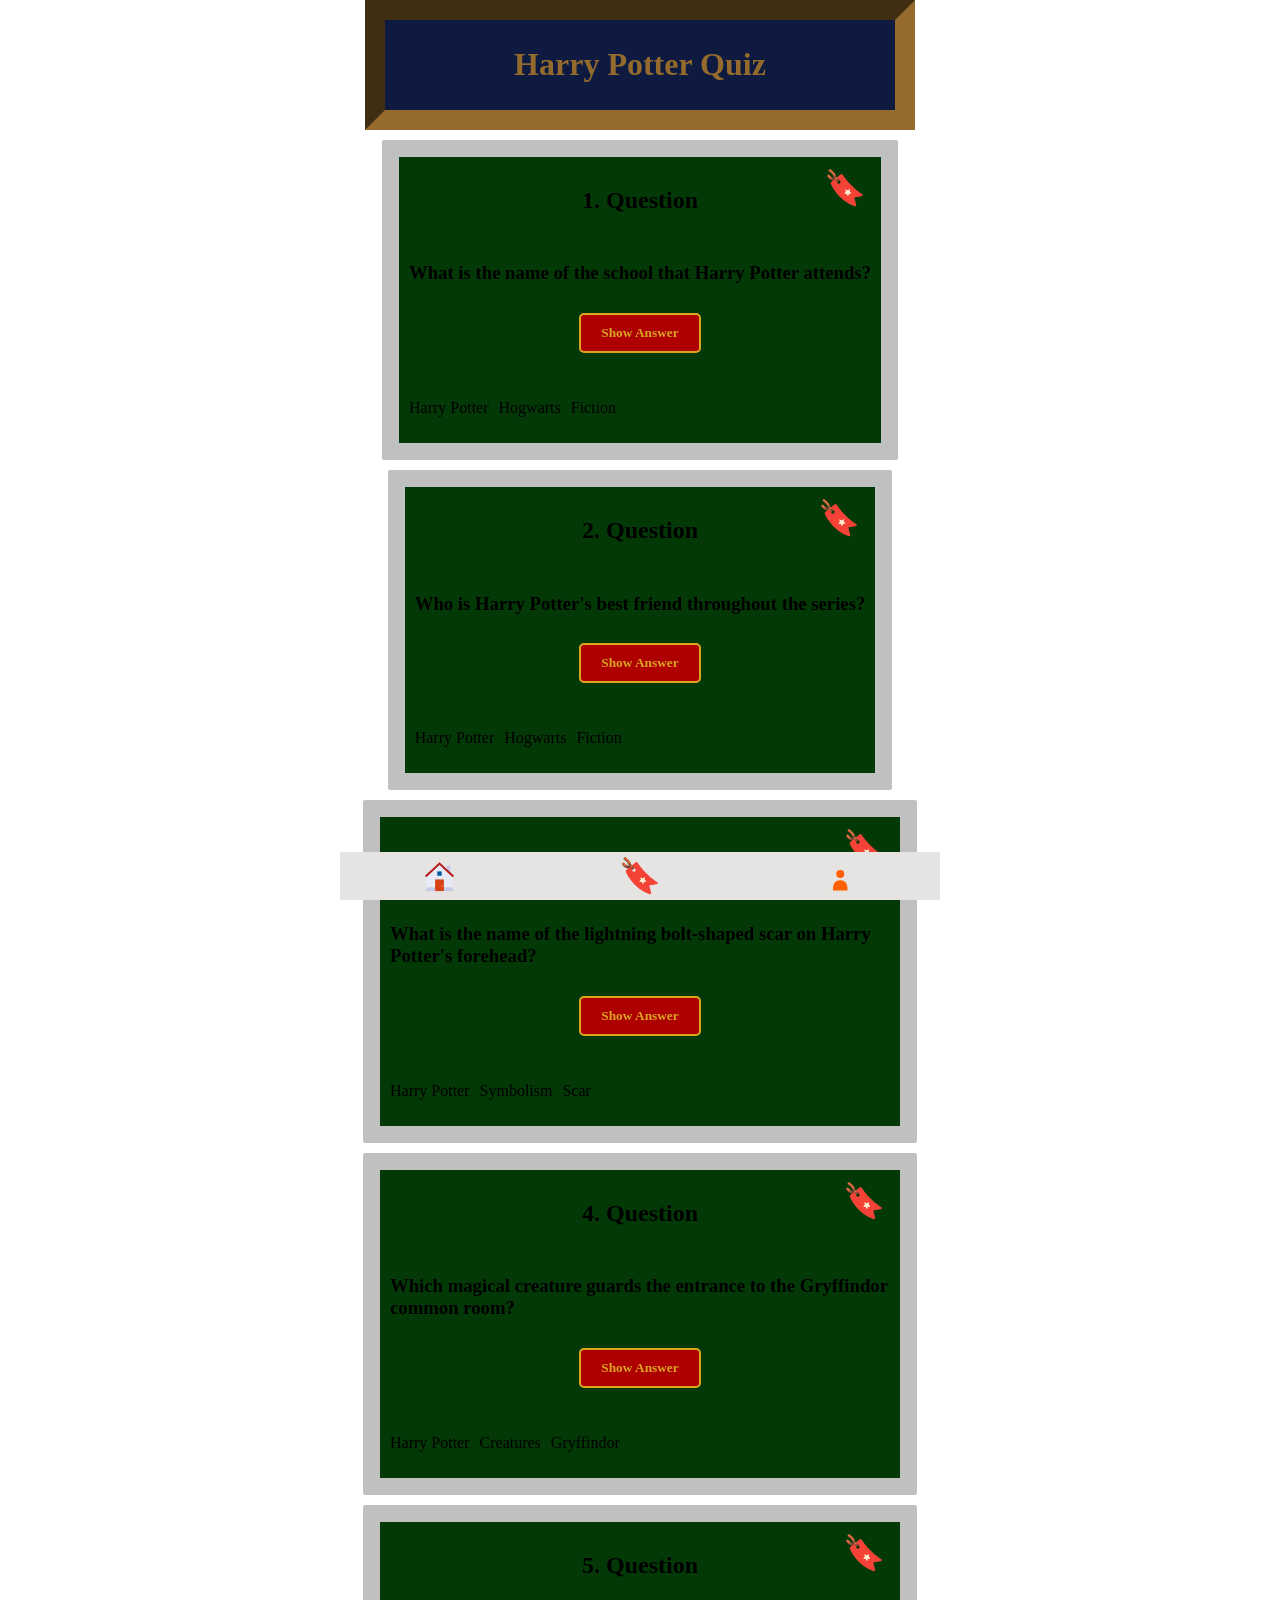
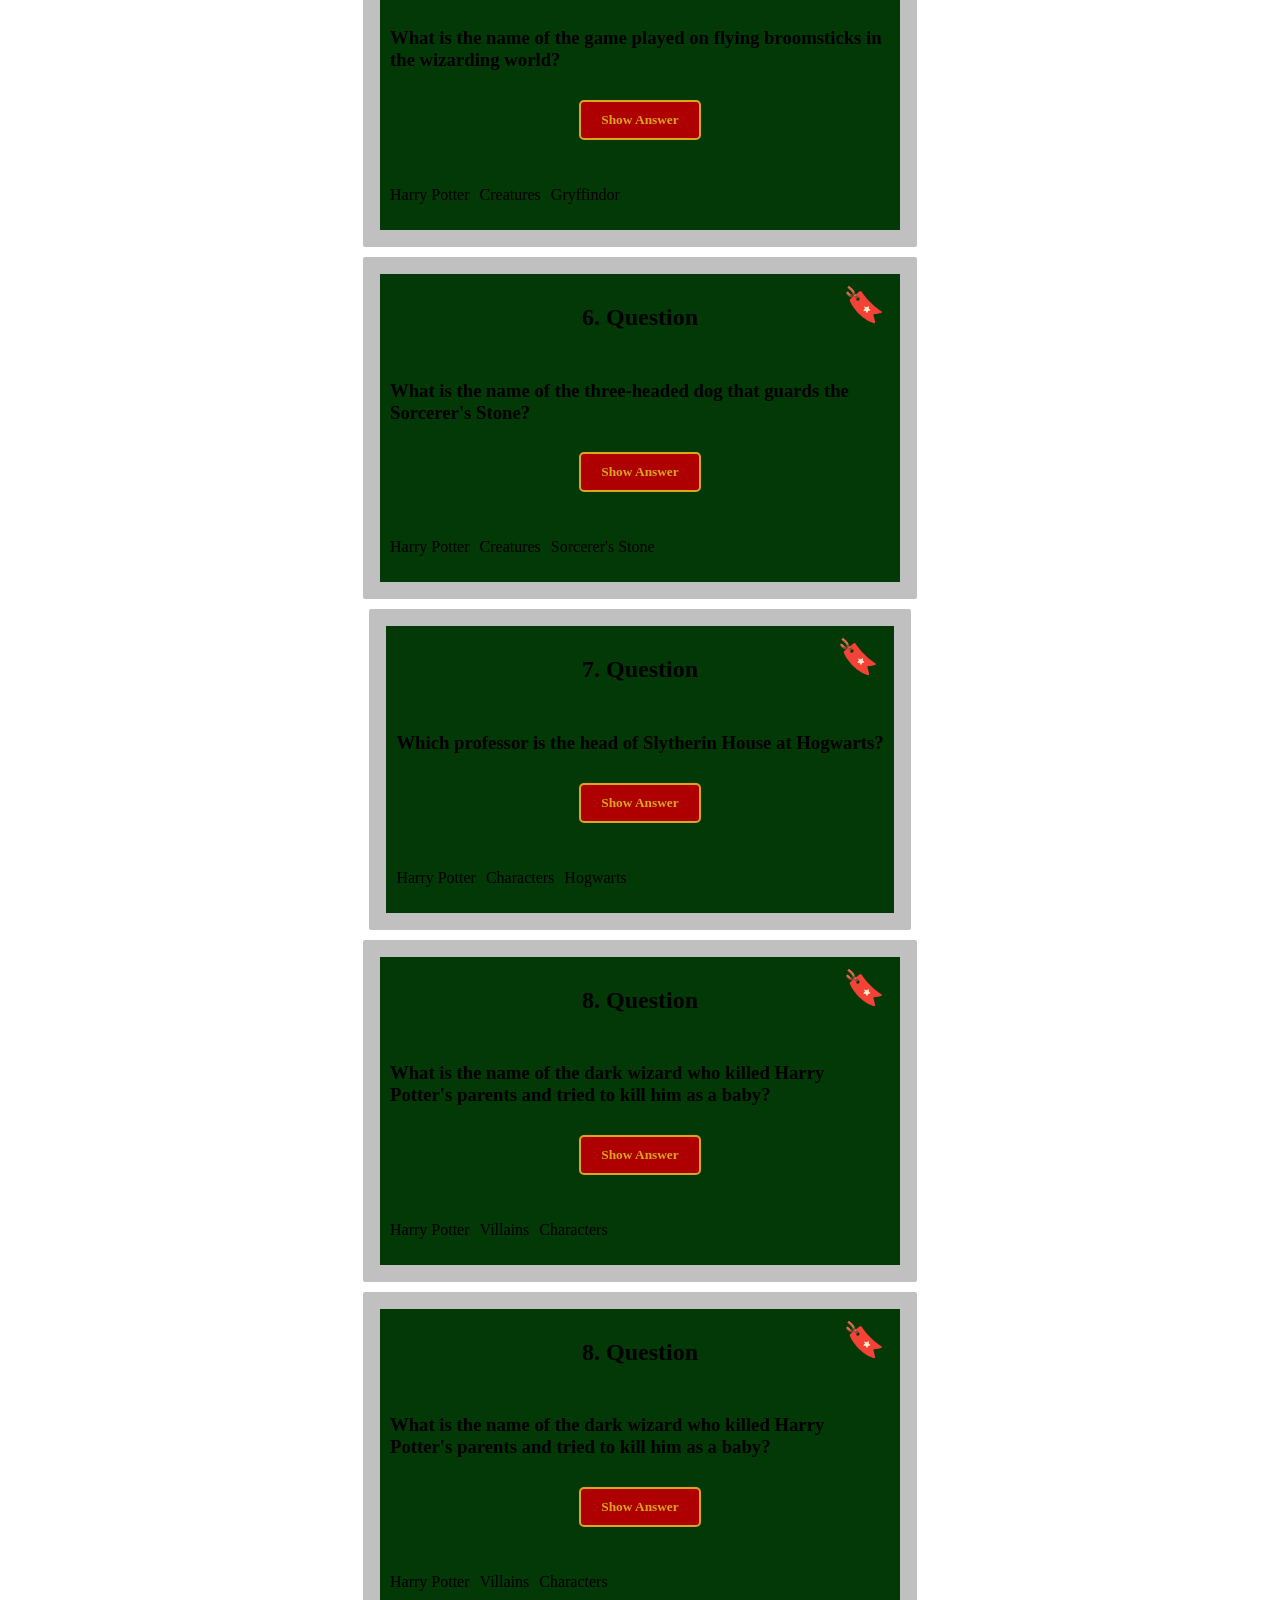
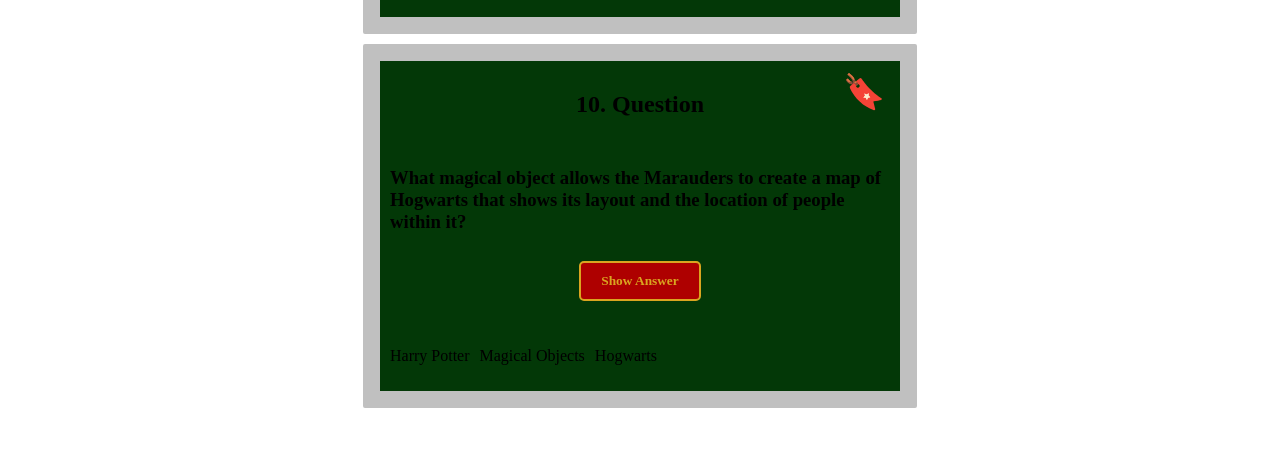
==== commit c176eac1: "Added the profile.html" ====
--- a/index.html
+++ b/index.html
@@ -10,13 +10,13 @@
 <header>
     
 
-    <h1 class="title-of-the-page">Home Page</h1>
+    <h1 class="title-of-the-page">Harry Potter Quiz</h1>
     
 </header>
 <section class="question-cards" aria-label="question-cards">
    <div class="question-card"> 
     <h2 class="title-of-the-card">
-        Harry Potter Quiz</h2>
+        1. Question</h2>
     <h3 class="question-card_question">
      What is the name of the school that Harry Potter attends?
     </h3>
@@ -50,7 +50,7 @@
 </div>
 <div class="question-card"> 
     <h2 class="title-of-the-card">
-        Harry Potter Quiz</h2>
+        2. Question</h2>
     <h3 class="question-card_question">
      Who is Harry Potter's best friend throughout the series?
     </h3>
@@ -84,7 +84,7 @@
 </div>
 <div class="question-card"> 
     <h2 class="title-of-the-card">
-        Harry Potter Quiz</h2>
+        3. Question</h2>
     <h3 class="question-card_question">
      What is the name of the lightning bolt-shaped scar on Harry Potter's forehead?
     </h3>
@@ -118,7 +118,7 @@
 </div>
 <div class="question-card"> 
     <h2 class="title-of-the-card">
-        Harry Potter Quiz</h2>
+        4. Question</h2>
     <h3 class="question-card_question">
      Which magical creature guards the entrance to the Gryffindor common room?
     </h3>
@@ -150,6 +150,211 @@
        <a class="tag" href="#">Gryffindor</a>
     </p>
 </div>
+<div class="question-card"> 
+    <h2 class="title-of-the-card">
+        5. Question</h2>
+    <h3 class="question-card_question">
+     What is the name of the game played on flying broomsticks in the wizarding world?
+    </h3>
+    <button class="bookmark">
+        <svg width="40px" height="40px" viewBox="0 0 6.4 6.4" xmlns="http://www.w3.org/2000/svg" xmlns:xlink="http://www.w3.org/1999/xlink" aria-hidden="true" role="img" class="iconify iconify--noto" preserveAspectRatio="xMidYMid meet">
+  <path d="M1.24 1.976c-0.328 -0.077 -0.626 -0.272 -0.825 -0.546l-0.053 -0.072c-0.036 -0.05 -0.025 -0.12 0.025 -0.156l0.145 -0.105c0.05 -0.036 0.12 -0.025 0.156 0.025l0.053 0.072c0.172 0.237 0.448 0.391 0.739 0.413l0.201 0.015 -0.031 0.401 -0.201 -0.015c-0.07 -0.006 -0.14 -0.016 -0.209 -0.033" fill="#874d36"/>
+  <path d="M1.24 1.976c-0.328 -0.077 -0.626 -0.272 -0.825 -0.546l-0.053 -0.072c-0.036 -0.05 -0.025 -0.12 0.025 -0.156l0.145 -0.105c0.05 -0.036 0.12 -0.025 0.156 0.025l0.053 0.072c0.172 0.237 0.448 0.391 0.739 0.413l0.201 0.015 -0.031 0.401 -0.201 -0.015c-0.07 -0.006 -0.14 -0.016 -0.209 -0.033" fill="#874d36"/>
+  <path d="M0.533 1.096c-0.043 0.031 -0.064 0.046 -0.115 0.083 -0.063 0.046 0.118 0.29 0.307 0.422 0.072 0.051 0.283 0.08 0.314 -0.046 0.007 -0.029 -0.003 -0.06 -0.02 -0.086 -0.029 -0.042 -0.076 -0.07 -0.115 -0.102 -0.061 -0.052 -0.116 -0.11 -0.163 -0.175l-0.053 -0.072c-0.036 -0.05 -0.106 -0.061 -0.156 -0.025" fill="#de7340"/>
+  <path d="M1.265 1.566c0.066 0.098 0.104 0.271 0.103 0.389l0.165 -0.144c-0.038 -0.174 -0.067 -0.208 -0.067 -0.208 -0.079 -0.006 -0.201 -0.038 -0.201 -0.038" fill="#4e342e"/>
+  <path d="m1.591 2.232 -0.025 -0.2a2.075 2.075 0 0 0 -0.861 -1.438l-0.066 -0.047a0.12 0.12 0 0 1 -0.028 -0.168l0.094 -0.132a0.121 0.121 0 0 1 0.168 -0.029l0.066 0.047a2.48 2.48 0 0 1 1.028 1.716l0.025 0.2z" fill="#874d36"/>
+  <path d="m1.591 2.232 -0.025 -0.2a2.075 2.075 0 0 0 -0.861 -1.438l-0.066 -0.047a0.12 0.12 0 0 1 -0.028 -0.168l0.094 -0.132a0.121 0.121 0 0 1 0.168 -0.029l0.066 0.047a2.48 2.48 0 0 1 1.028 1.716l0.025 0.2z" fill="#874d36"/>
+  <path d="M0.969 2.594s1.085 2.604 3.827 3.522c0.112 0.038 0.221 -0.065 0.194 -0.179l-0.282 -1.155c-0.011 -0.044 0.02 -0.086 0.065 -0.091 0.486 -0.046 0.897 -0.137 1.163 -0.208 0.126 -0.033 0.153 -0.199 0.046 -0.271 -2.017 -1.338 -3.155 -3.131 -3.155 -3.131a0.257 0.257 0 0 0 -0.361 -0.037L1.006 2.233c-0.154 0.121 -0.037 0.361 -0.037 0.361m1.024 -0.196c-0.098 -0.121 -0.08 -0.298 0.041 -0.396s0.298 -0.08 0.396 0.041a0.281 0.281 0 0 1 -0.041 0.396 0.281 0.281 0 0 1 -0.396 -0.041" fill="#f44336"/>
+  <path d="M1.982 2.206c-0.015 0.003 -0.031 0.003 -0.046 -0.003 -0.055 -0.018 -0.052 -0.092 -0.074 -0.137 -0.027 -0.054 -0.063 -0.101 -0.105 -0.144 -0.045 -0.046 -0.097 -0.091 -0.16 -0.11 -0.029 -0.009 -0.057 -0.007 -0.085 0.004 0.007 -0.027 -0.002 -0.055 0.005 -0.083 0.016 -0.07 0.069 -0.137 0.127 -0.178 0.045 -0.033 0.094 -0.064 0.148 -0.079 0.058 -0.016 0.1 -0.001 0.153 0.025 0.095 0.047 0.176 0.119 0.236 0.207 0.081 0.12 0.133 0.252 0.017 0.365 -0.048 0.047 -0.104 0.086 -0.165 0.115 -0.017 0.007 -0.035 0.014 -0.053 0.017" fill="#874d36"/>
+  <path d="M1.776 1.537c0.06 -0.022 0.137 -0.011 0.186 0.01 0.024 0.01 0.073 0.056 0.074 0.091 0 0.053 -0.047 0.094 -0.105 0.134 -0.052 0.04 -0.102 0.055 -0.161 0.02 -0.052 -0.028 -0.184 -0.052 -0.171 -0.097 0.02 -0.069 0.112 -0.135 0.176 -0.158" fill="#de7340"/>
+  <path d="M0.59 0.471s0.014 -0.042 0.052 -0.048S0.888 0.54 1.09 0.75c0.135 0.14 0.378 0.5 0.418 0.521 0.028 0.015 0.064 0.023 0.093 0.009 0.045 -0.022 0.053 -0.082 0.047 -0.132 -0.024 -0.19 -0.138 -0.33 -0.259 -0.472a2.48 2.48 0 0 0 -0.451 -0.412l-0.066 -0.047c-0.055 -0.039 -0.114 -0.044 -0.169 0.018 -0.001 0.001 -0.142 0.16 -0.114 0.234" fill="#de7340"/>
+  <path fill="#fcebcd" d="m3.272 3.424 0.354 0.162 0.334 -0.2 -0.045 0.387 0.294 0.256 -0.382 0.078 -0.152 0.358 -0.192 -0.339 -0.388 -0.034 0.264 -0.287z"/>
+  <path fill="#fcebcd" d="m3.272 3.424 0.354 0.162 0.334 -0.2 -0.045 0.387 0.294 0.256 -0.382 0.078 -0.152 0.358 -0.192 -0.339 -0.388 -0.034 0.264 -0.287z"/>
+</svg>
+    </button>
+    <p hidden class="question-card_answer">
+        Quiddtich
+    </p>
+    <button class="Show-Answer">
+        Show Answer
+    </button>
+    <p class="tags">
+       <a class="tag" href="#">Harry Potter </a>
+       <a class="tag" href="#">Creatures </a>
+       <a class="tag" href="#">Gryffindor</a>
+    </p>
+</div>
+<div class="question-card"> 
+    <h2 class="title-of-the-card">
+        6. Question</h2>
+    <h3 class="question-card_question">
+     What is the name of the three-headed dog that guards the Sorcerer's Stone?
+    </h3>
+    <button class="bookmark">
+        <svg width="40px" height="40px" viewBox="0 0 6.4 6.4" xmlns="http://www.w3.org/2000/svg" xmlns:xlink="http://www.w3.org/1999/xlink" aria-hidden="true" role="img" class="iconify iconify--noto" preserveAspectRatio="xMidYMid meet">
+  <path d="M1.24 1.976c-0.328 -0.077 -0.626 -0.272 -0.825 -0.546l-0.053 -0.072c-0.036 -0.05 -0.025 -0.12 0.025 -0.156l0.145 -0.105c0.05 -0.036 0.12 -0.025 0.156 0.025l0.053 0.072c0.172 0.237 0.448 0.391 0.739 0.413l0.201 0.015 -0.031 0.401 -0.201 -0.015c-0.07 -0.006 -0.14 -0.016 -0.209 -0.033" fill="#874d36"/>
+  <path d="M1.24 1.976c-0.328 -0.077 -0.626 -0.272 -0.825 -0.546l-0.053 -0.072c-0.036 -0.05 -0.025 -0.12 0.025 -0.156l0.145 -0.105c0.05 -0.036 0.12 -0.025 0.156 0.025l0.053 0.072c0.172 0.237 0.448 0.391 0.739 0.413l0.201 0.015 -0.031 0.401 -0.201 -0.015c-0.07 -0.006 -0.14 -0.016 -0.209 -0.033" fill="#874d36"/>
+  <path d="M0.533 1.096c-0.043 0.031 -0.064 0.046 -0.115 0.083 -0.063 0.046 0.118 0.29 0.307 0.422 0.072 0.051 0.283 0.08 0.314 -0.046 0.007 -0.029 -0.003 -0.06 -0.02 -0.086 -0.029 -0.042 -0.076 -0.07 -0.115 -0.102 -0.061 -0.052 -0.116 -0.11 -0.163 -0.175l-0.053 -0.072c-0.036 -0.05 -0.106 -0.061 -0.156 -0.025" fill="#de7340"/>
+  <path d="M1.265 1.566c0.066 0.098 0.104 0.271 0.103 0.389l0.165 -0.144c-0.038 -0.174 -0.067 -0.208 -0.067 -0.208 -0.079 -0.006 -0.201 -0.038 -0.201 -0.038" fill="#4e342e"/>
+  <path d="m1.591 2.232 -0.025 -0.2a2.075 2.075 0 0 0 -0.861 -1.438l-0.066 -0.047a0.12 0.12 0 0 1 -0.028 -0.168l0.094 -0.132a0.121 0.121 0 0 1 0.168 -0.029l0.066 0.047a2.48 2.48 0 0 1 1.028 1.716l0.025 0.2z" fill="#874d36"/>
+  <path d="m1.591 2.232 -0.025 -0.2a2.075 2.075 0 0 0 -0.861 -1.438l-0.066 -0.047a0.12 0.12 0 0 1 -0.028 -0.168l0.094 -0.132a0.121 0.121 0 0 1 0.168 -0.029l0.066 0.047a2.48 2.48 0 0 1 1.028 1.716l0.025 0.2z" fill="#874d36"/>
+  <path d="M0.969 2.594s1.085 2.604 3.827 3.522c0.112 0.038 0.221 -0.065 0.194 -0.179l-0.282 -1.155c-0.011 -0.044 0.02 -0.086 0.065 -0.091 0.486 -0.046 0.897 -0.137 1.163 -0.208 0.126 -0.033 0.153 -0.199 0.046 -0.271 -2.017 -1.338 -3.155 -3.131 -3.155 -3.131a0.257 0.257 0 0 0 -0.361 -0.037L1.006 2.233c-0.154 0.121 -0.037 0.361 -0.037 0.361m1.024 -0.196c-0.098 -0.121 -0.08 -0.298 0.041 -0.396s0.298 -0.08 0.396 0.041a0.281 0.281 0 0 1 -0.041 0.396 0.281 0.281 0 0 1 -0.396 -0.041" fill="#f44336"/>
+  <path d="M1.982 2.206c-0.015 0.003 -0.031 0.003 -0.046 -0.003 -0.055 -0.018 -0.052 -0.092 -0.074 -0.137 -0.027 -0.054 -0.063 -0.101 -0.105 -0.144 -0.045 -0.046 -0.097 -0.091 -0.16 -0.11 -0.029 -0.009 -0.057 -0.007 -0.085 0.004 0.007 -0.027 -0.002 -0.055 0.005 -0.083 0.016 -0.07 0.069 -0.137 0.127 -0.178 0.045 -0.033 0.094 -0.064 0.148 -0.079 0.058 -0.016 0.1 -0.001 0.153 0.025 0.095 0.047 0.176 0.119 0.236 0.207 0.081 0.12 0.133 0.252 0.017 0.365 -0.048 0.047 -0.104 0.086 -0.165 0.115 -0.017 0.007 -0.035 0.014 -0.053 0.017" fill="#874d36"/>
+  <path d="M1.776 1.537c0.06 -0.022 0.137 -0.011 0.186 0.01 0.024 0.01 0.073 0.056 0.074 0.091 0 0.053 -0.047 0.094 -0.105 0.134 -0.052 0.04 -0.102 0.055 -0.161 0.02 -0.052 -0.028 -0.184 -0.052 -0.171 -0.097 0.02 -0.069 0.112 -0.135 0.176 -0.158" fill="#de7340"/>
+  <path d="M0.59 0.471s0.014 -0.042 0.052 -0.048S0.888 0.54 1.09 0.75c0.135 0.14 0.378 0.5 0.418 0.521 0.028 0.015 0.064 0.023 0.093 0.009 0.045 -0.022 0.053 -0.082 0.047 -0.132 -0.024 -0.19 -0.138 -0.33 -0.259 -0.472a2.48 2.48 0 0 0 -0.451 -0.412l-0.066 -0.047c-0.055 -0.039 -0.114 -0.044 -0.169 0.018 -0.001 0.001 -0.142 0.16 -0.114 0.234" fill="#de7340"/>
+  <path fill="#fcebcd" d="m3.272 3.424 0.354 0.162 0.334 -0.2 -0.045 0.387 0.294 0.256 -0.382 0.078 -0.152 0.358 -0.192 -0.339 -0.388 -0.034 0.264 -0.287z"/>
+  <path fill="#fcebcd" d="m3.272 3.424 0.354 0.162 0.334 -0.2 -0.045 0.387 0.294 0.256 -0.382 0.078 -0.152 0.358 -0.192 -0.339 -0.388 -0.034 0.264 -0.287z"/>
+</svg>
+    </button>
+    <p hidden class="question-card_answer">
+        Fluffy
+    </p>
+    <button class="Show-Answer">
+        Show Answer
+    </button>
+    <p class="tags">
+       <a class="tag" href="#">Harry Potter </a>
+       <a class="tag" href="#">Creatures </a>
+       <a class="tag" href="#">Sorcerer's Stone</a>
+    </p>
+</div>
+<div class="question-card"> 
+    <h2 class="title-of-the-card">
+        7. Question</h2>
+    <h3 class="question-card_question">
+     Which professor is the head of Slytherin House at Hogwarts?
+    </h3>
+    <button class="bookmark">
+        <svg width="40px" height="40px" viewBox="0 0 6.4 6.4" xmlns="http://www.w3.org/2000/svg" xmlns:xlink="http://www.w3.org/1999/xlink" aria-hidden="true" role="img" class="iconify iconify--noto" preserveAspectRatio="xMidYMid meet">
+  <path d="M1.24 1.976c-0.328 -0.077 -0.626 -0.272 -0.825 -0.546l-0.053 -0.072c-0.036 -0.05 -0.025 -0.12 0.025 -0.156l0.145 -0.105c0.05 -0.036 0.12 -0.025 0.156 0.025l0.053 0.072c0.172 0.237 0.448 0.391 0.739 0.413l0.201 0.015 -0.031 0.401 -0.201 -0.015c-0.07 -0.006 -0.14 -0.016 -0.209 -0.033" fill="#874d36"/>
+  <path d="M1.24 1.976c-0.328 -0.077 -0.626 -0.272 -0.825 -0.546l-0.053 -0.072c-0.036 -0.05 -0.025 -0.12 0.025 -0.156l0.145 -0.105c0.05 -0.036 0.12 -0.025 0.156 0.025l0.053 0.072c0.172 0.237 0.448 0.391 0.739 0.413l0.201 0.015 -0.031 0.401 -0.201 -0.015c-0.07 -0.006 -0.14 -0.016 -0.209 -0.033" fill="#874d36"/>
+  <path d="M0.533 1.096c-0.043 0.031 -0.064 0.046 -0.115 0.083 -0.063 0.046 0.118 0.29 0.307 0.422 0.072 0.051 0.283 0.08 0.314 -0.046 0.007 -0.029 -0.003 -0.06 -0.02 -0.086 -0.029 -0.042 -0.076 -0.07 -0.115 -0.102 -0.061 -0.052 -0.116 -0.11 -0.163 -0.175l-0.053 -0.072c-0.036 -0.05 -0.106 -0.061 -0.156 -0.025" fill="#de7340"/>
+  <path d="M1.265 1.566c0.066 0.098 0.104 0.271 0.103 0.389l0.165 -0.144c-0.038 -0.174 -0.067 -0.208 -0.067 -0.208 -0.079 -0.006 -0.201 -0.038 -0.201 -0.038" fill="#4e342e"/>
+  <path d="m1.591 2.232 -0.025 -0.2a2.075 2.075 0 0 0 -0.861 -1.438l-0.066 -0.047a0.12 0.12 0 0 1 -0.028 -0.168l0.094 -0.132a0.121 0.121 0 0 1 0.168 -0.029l0.066 0.047a2.48 2.48 0 0 1 1.028 1.716l0.025 0.2z" fill="#874d36"/>
+  <path d="m1.591 2.232 -0.025 -0.2a2.075 2.075 0 0 0 -0.861 -1.438l-0.066 -0.047a0.12 0.12 0 0 1 -0.028 -0.168l0.094 -0.132a0.121 0.121 0 0 1 0.168 -0.029l0.066 0.047a2.48 2.48 0 0 1 1.028 1.716l0.025 0.2z" fill="#874d36"/>
+  <path d="M0.969 2.594s1.085 2.604 3.827 3.522c0.112 0.038 0.221 -0.065 0.194 -0.179l-0.282 -1.155c-0.011 -0.044 0.02 -0.086 0.065 -0.091 0.486 -0.046 0.897 -0.137 1.163 -0.208 0.126 -0.033 0.153 -0.199 0.046 -0.271 -2.017 -1.338 -3.155 -3.131 -3.155 -3.131a0.257 0.257 0 0 0 -0.361 -0.037L1.006 2.233c-0.154 0.121 -0.037 0.361 -0.037 0.361m1.024 -0.196c-0.098 -0.121 -0.08 -0.298 0.041 -0.396s0.298 -0.08 0.396 0.041a0.281 0.281 0 0 1 -0.041 0.396 0.281 0.281 0 0 1 -0.396 -0.041" fill="#f44336"/>
+  <path d="M1.982 2.206c-0.015 0.003 -0.031 0.003 -0.046 -0.003 -0.055 -0.018 -0.052 -0.092 -0.074 -0.137 -0.027 -0.054 -0.063 -0.101 -0.105 -0.144 -0.045 -0.046 -0.097 -0.091 -0.16 -0.11 -0.029 -0.009 -0.057 -0.007 -0.085 0.004 0.007 -0.027 -0.002 -0.055 0.005 -0.083 0.016 -0.07 0.069 -0.137 0.127 -0.178 0.045 -0.033 0.094 -0.064 0.148 -0.079 0.058 -0.016 0.1 -0.001 0.153 0.025 0.095 0.047 0.176 0.119 0.236 0.207 0.081 0.12 0.133 0.252 0.017 0.365 -0.048 0.047 -0.104 0.086 -0.165 0.115 -0.017 0.007 -0.035 0.014 -0.053 0.017" fill="#874d36"/>
+  <path d="M1.776 1.537c0.06 -0.022 0.137 -0.011 0.186 0.01 0.024 0.01 0.073 0.056 0.074 0.091 0 0.053 -0.047 0.094 -0.105 0.134 -0.052 0.04 -0.102 0.055 -0.161 0.02 -0.052 -0.028 -0.184 -0.052 -0.171 -0.097 0.02 -0.069 0.112 -0.135 0.176 -0.158" fill="#de7340"/>
+  <path d="M0.59 0.471s0.014 -0.042 0.052 -0.048S0.888 0.54 1.09 0.75c0.135 0.14 0.378 0.5 0.418 0.521 0.028 0.015 0.064 0.023 0.093 0.009 0.045 -0.022 0.053 -0.082 0.047 -0.132 -0.024 -0.19 -0.138 -0.33 -0.259 -0.472a2.48 2.48 0 0 0 -0.451 -0.412l-0.066 -0.047c-0.055 -0.039 -0.114 -0.044 -0.169 0.018 -0.001 0.001 -0.142 0.16 -0.114 0.234" fill="#de7340"/>
+  <path fill="#fcebcd" d="m3.272 3.424 0.354 0.162 0.334 -0.2 -0.045 0.387 0.294 0.256 -0.382 0.078 -0.152 0.358 -0.192 -0.339 -0.388 -0.034 0.264 -0.287z"/>
+  <path fill="#fcebcd" d="m3.272 3.424 0.354 0.162 0.334 -0.2 -0.045 0.387 0.294 0.256 -0.382 0.078 -0.152 0.358 -0.192 -0.339 -0.388 -0.034 0.264 -0.287z"/>
+</svg>
+    </button>
+    <p hidden class="question-card_answer">
+        Severus Snape
+    </p>
+    <button class="Show-Answer">
+        Show Answer
+    </button>
+    <p class="tags">
+       <a class="tag" href="#">Harry Potter</a>
+       <a class="tag" href="#">Characters</a>
+       <a class="tag" href="#">Hogwarts</a>
+    </p>
+</div>
+<div class="question-card"> 
+    <h2 class="title-of-the-card">
+        8. Question</h2>
+    <h3 class="question-card_question">
+     What is the name of the dark wizard who killed Harry Potter's parents and tried to kill him as a baby?
+    </h3>
+    <button class="bookmark">
+        <svg width="40px" height="40px" viewBox="0 0 6.4 6.4" xmlns="http://www.w3.org/2000/svg" xmlns:xlink="http://www.w3.org/1999/xlink" aria-hidden="true" role="img" class="iconify iconify--noto" preserveAspectRatio="xMidYMid meet">
+  <path d="M1.24 1.976c-0.328 -0.077 -0.626 -0.272 -0.825 -0.546l-0.053 -0.072c-0.036 -0.05 -0.025 -0.12 0.025 -0.156l0.145 -0.105c0.05 -0.036 0.12 -0.025 0.156 0.025l0.053 0.072c0.172 0.237 0.448 0.391 0.739 0.413l0.201 0.015 -0.031 0.401 -0.201 -0.015c-0.07 -0.006 -0.14 -0.016 -0.209 -0.033" fill="#874d36"/>
+  <path d="M1.24 1.976c-0.328 -0.077 -0.626 -0.272 -0.825 -0.546l-0.053 -0.072c-0.036 -0.05 -0.025 -0.12 0.025 -0.156l0.145 -0.105c0.05 -0.036 0.12 -0.025 0.156 0.025l0.053 0.072c0.172 0.237 0.448 0.391 0.739 0.413l0.201 0.015 -0.031 0.401 -0.201 -0.015c-0.07 -0.006 -0.14 -0.016 -0.209 -0.033" fill="#874d36"/>
+  <path d="M0.533 1.096c-0.043 0.031 -0.064 0.046 -0.115 0.083 -0.063 0.046 0.118 0.29 0.307 0.422 0.072 0.051 0.283 0.08 0.314 -0.046 0.007 -0.029 -0.003 -0.06 -0.02 -0.086 -0.029 -0.042 -0.076 -0.07 -0.115 -0.102 -0.061 -0.052 -0.116 -0.11 -0.163 -0.175l-0.053 -0.072c-0.036 -0.05 -0.106 -0.061 -0.156 -0.025" fill="#de7340"/>
+  <path d="M1.265 1.566c0.066 0.098 0.104 0.271 0.103 0.389l0.165 -0.144c-0.038 -0.174 -0.067 -0.208 -0.067 -0.208 -0.079 -0.006 -0.201 -0.038 -0.201 -0.038" fill="#4e342e"/>
+  <path d="m1.591 2.232 -0.025 -0.2a2.075 2.075 0 0 0 -0.861 -1.438l-0.066 -0.047a0.12 0.12 0 0 1 -0.028 -0.168l0.094 -0.132a0.121 0.121 0 0 1 0.168 -0.029l0.066 0.047a2.48 2.48 0 0 1 1.028 1.716l0.025 0.2z" fill="#874d36"/>
+  <path d="m1.591 2.232 -0.025 -0.2a2.075 2.075 0 0 0 -0.861 -1.438l-0.066 -0.047a0.12 0.12 0 0 1 -0.028 -0.168l0.094 -0.132a0.121 0.121 0 0 1 0.168 -0.029l0.066 0.047a2.48 2.48 0 0 1 1.028 1.716l0.025 0.2z" fill="#874d36"/>
+  <path d="M0.969 2.594s1.085 2.604 3.827 3.522c0.112 0.038 0.221 -0.065 0.194 -0.179l-0.282 -1.155c-0.011 -0.044 0.02 -0.086 0.065 -0.091 0.486 -0.046 0.897 -0.137 1.163 -0.208 0.126 -0.033 0.153 -0.199 0.046 -0.271 -2.017 -1.338 -3.155 -3.131 -3.155 -3.131a0.257 0.257 0 0 0 -0.361 -0.037L1.006 2.233c-0.154 0.121 -0.037 0.361 -0.037 0.361m1.024 -0.196c-0.098 -0.121 -0.08 -0.298 0.041 -0.396s0.298 -0.08 0.396 0.041a0.281 0.281 0 0 1 -0.041 0.396 0.281 0.281 0 0 1 -0.396 -0.041" fill="#f44336"/>
+  <path d="M1.982 2.206c-0.015 0.003 -0.031 0.003 -0.046 -0.003 -0.055 -0.018 -0.052 -0.092 -0.074 -0.137 -0.027 -0.054 -0.063 -0.101 -0.105 -0.144 -0.045 -0.046 -0.097 -0.091 -0.16 -0.11 -0.029 -0.009 -0.057 -0.007 -0.085 0.004 0.007 -0.027 -0.002 -0.055 0.005 -0.083 0.016 -0.07 0.069 -0.137 0.127 -0.178 0.045 -0.033 0.094 -0.064 0.148 -0.079 0.058 -0.016 0.1 -0.001 0.153 0.025 0.095 0.047 0.176 0.119 0.236 0.207 0.081 0.12 0.133 0.252 0.017 0.365 -0.048 0.047 -0.104 0.086 -0.165 0.115 -0.017 0.007 -0.035 0.014 -0.053 0.017" fill="#874d36"/>
+  <path d="M1.776 1.537c0.06 -0.022 0.137 -0.011 0.186 0.01 0.024 0.01 0.073 0.056 0.074 0.091 0 0.053 -0.047 0.094 -0.105 0.134 -0.052 0.04 -0.102 0.055 -0.161 0.02 -0.052 -0.028 -0.184 -0.052 -0.171 -0.097 0.02 -0.069 0.112 -0.135 0.176 -0.158" fill="#de7340"/>
+  <path d="M0.59 0.471s0.014 -0.042 0.052 -0.048S0.888 0.54 1.09 0.75c0.135 0.14 0.378 0.5 0.418 0.521 0.028 0.015 0.064 0.023 0.093 0.009 0.045 -0.022 0.053 -0.082 0.047 -0.132 -0.024 -0.19 -0.138 -0.33 -0.259 -0.472a2.48 2.48 0 0 0 -0.451 -0.412l-0.066 -0.047c-0.055 -0.039 -0.114 -0.044 -0.169 0.018 -0.001 0.001 -0.142 0.16 -0.114 0.234" fill="#de7340"/>
+  <path fill="#fcebcd" d="m3.272 3.424 0.354 0.162 0.334 -0.2 -0.045 0.387 0.294 0.256 -0.382 0.078 -0.152 0.358 -0.192 -0.339 -0.388 -0.034 0.264 -0.287z"/>
+  <path fill="#fcebcd" d="m3.272 3.424 0.354 0.162 0.334 -0.2 -0.045 0.387 0.294 0.256 -0.382 0.078 -0.152 0.358 -0.192 -0.339 -0.388 -0.034 0.264 -0.287z"/>
+</svg>
+    </button>
+    <p hidden class="question-card_answer">
+        Lord Voldmort (Tom Riddle)
+    </p>
+    <button class="Show-Answer">
+        Show Answer
+    </button>
+    <p class="tags">
+       <a class="tag" href="#">Harry Potter </a>
+       <a class="tag" href="#">Villains </a>
+       <a class="tag" href="#">Characters</a>
+    </p>
+</div>
+<div class="question-card"> 
+    <h2 class="title-of-the-card">
+        8. Question</h2>
+    <h3 class="question-card_question">
+     What is the name of the dark wizard who killed Harry Potter's parents and tried to kill him as a baby?
+    </h3>
+    <button class="bookmark">
+        <svg width="40px" height="40px" viewBox="0 0 6.4 6.4" xmlns="http://www.w3.org/2000/svg" xmlns:xlink="http://www.w3.org/1999/xlink" aria-hidden="true" role="img" class="iconify iconify--noto" preserveAspectRatio="xMidYMid meet">
+  <path d="M1.24 1.976c-0.328 -0.077 -0.626 -0.272 -0.825 -0.546l-0.053 -0.072c-0.036 -0.05 -0.025 -0.12 0.025 -0.156l0.145 -0.105c0.05 -0.036 0.12 -0.025 0.156 0.025l0.053 0.072c0.172 0.237 0.448 0.391 0.739 0.413l0.201 0.015 -0.031 0.401 -0.201 -0.015c-0.07 -0.006 -0.14 -0.016 -0.209 -0.033" fill="#874d36"/>
+  <path d="M1.24 1.976c-0.328 -0.077 -0.626 -0.272 -0.825 -0.546l-0.053 -0.072c-0.036 -0.05 -0.025 -0.12 0.025 -0.156l0.145 -0.105c0.05 -0.036 0.12 -0.025 0.156 0.025l0.053 0.072c0.172 0.237 0.448 0.391 0.739 0.413l0.201 0.015 -0.031 0.401 -0.201 -0.015c-0.07 -0.006 -0.14 -0.016 -0.209 -0.033" fill="#874d36"/>
+  <path d="M0.533 1.096c-0.043 0.031 -0.064 0.046 -0.115 0.083 -0.063 0.046 0.118 0.29 0.307 0.422 0.072 0.051 0.283 0.08 0.314 -0.046 0.007 -0.029 -0.003 -0.06 -0.02 -0.086 -0.029 -0.042 -0.076 -0.07 -0.115 -0.102 -0.061 -0.052 -0.116 -0.11 -0.163 -0.175l-0.053 -0.072c-0.036 -0.05 -0.106 -0.061 -0.156 -0.025" fill="#de7340"/>
+  <path d="M1.265 1.566c0.066 0.098 0.104 0.271 0.103 0.389l0.165 -0.144c-0.038 -0.174 -0.067 -0.208 -0.067 -0.208 -0.079 -0.006 -0.201 -0.038 -0.201 -0.038" fill="#4e342e"/>
+  <path d="m1.591 2.232 -0.025 -0.2a2.075 2.075 0 0 0 -0.861 -1.438l-0.066 -0.047a0.12 0.12 0 0 1 -0.028 -0.168l0.094 -0.132a0.121 0.121 0 0 1 0.168 -0.029l0.066 0.047a2.48 2.48 0 0 1 1.028 1.716l0.025 0.2z" fill="#874d36"/>
+  <path d="m1.591 2.232 -0.025 -0.2a2.075 2.075 0 0 0 -0.861 -1.438l-0.066 -0.047a0.12 0.12 0 0 1 -0.028 -0.168l0.094 -0.132a0.121 0.121 0 0 1 0.168 -0.029l0.066 0.047a2.48 2.48 0 0 1 1.028 1.716l0.025 0.2z" fill="#874d36"/>
+  <path d="M0.969 2.594s1.085 2.604 3.827 3.522c0.112 0.038 0.221 -0.065 0.194 -0.179l-0.282 -1.155c-0.011 -0.044 0.02 -0.086 0.065 -0.091 0.486 -0.046 0.897 -0.137 1.163 -0.208 0.126 -0.033 0.153 -0.199 0.046 -0.271 -2.017 -1.338 -3.155 -3.131 -3.155 -3.131a0.257 0.257 0 0 0 -0.361 -0.037L1.006 2.233c-0.154 0.121 -0.037 0.361 -0.037 0.361m1.024 -0.196c-0.098 -0.121 -0.08 -0.298 0.041 -0.396s0.298 -0.08 0.396 0.041a0.281 0.281 0 0 1 -0.041 0.396 0.281 0.281 0 0 1 -0.396 -0.041" fill="#f44336"/>
+  <path d="M1.982 2.206c-0.015 0.003 -0.031 0.003 -0.046 -0.003 -0.055 -0.018 -0.052 -0.092 -0.074 -0.137 -0.027 -0.054 -0.063 -0.101 -0.105 -0.144 -0.045 -0.046 -0.097 -0.091 -0.16 -0.11 -0.029 -0.009 -0.057 -0.007 -0.085 0.004 0.007 -0.027 -0.002 -0.055 0.005 -0.083 0.016 -0.07 0.069 -0.137 0.127 -0.178 0.045 -0.033 0.094 -0.064 0.148 -0.079 0.058 -0.016 0.1 -0.001 0.153 0.025 0.095 0.047 0.176 0.119 0.236 0.207 0.081 0.12 0.133 0.252 0.017 0.365 -0.048 0.047 -0.104 0.086 -0.165 0.115 -0.017 0.007 -0.035 0.014 -0.053 0.017" fill="#874d36"/>
+  <path d="M1.776 1.537c0.06 -0.022 0.137 -0.011 0.186 0.01 0.024 0.01 0.073 0.056 0.074 0.091 0 0.053 -0.047 0.094 -0.105 0.134 -0.052 0.04 -0.102 0.055 -0.161 0.02 -0.052 -0.028 -0.184 -0.052 -0.171 -0.097 0.02 -0.069 0.112 -0.135 0.176 -0.158" fill="#de7340"/>
+  <path d="M0.59 0.471s0.014 -0.042 0.052 -0.048S0.888 0.54 1.09 0.75c0.135 0.14 0.378 0.5 0.418 0.521 0.028 0.015 0.064 0.023 0.093 0.009 0.045 -0.022 0.053 -0.082 0.047 -0.132 -0.024 -0.19 -0.138 -0.33 -0.259 -0.472a2.48 2.48 0 0 0 -0.451 -0.412l-0.066 -0.047c-0.055 -0.039 -0.114 -0.044 -0.169 0.018 -0.001 0.001 -0.142 0.16 -0.114 0.234" fill="#de7340"/>
+  <path fill="#fcebcd" d="m3.272 3.424 0.354 0.162 0.334 -0.2 -0.045 0.387 0.294 0.256 -0.382 0.078 -0.152 0.358 -0.192 -0.339 -0.388 -0.034 0.264 -0.287z"/>
+  <path fill="#fcebcd" d="m3.272 3.424 0.354 0.162 0.334 -0.2 -0.045 0.387 0.294 0.256 -0.382 0.078 -0.152 0.358 -0.192 -0.339 -0.388 -0.034 0.264 -0.287z"/>
+</svg>
+    </button>
+    <p hidden class="question-card_answer">
+        Lord Voldmort (Tom Riddle)
+    </p>
+    <button class="Show-Answer">
+        Show Answer
+    </button>
+    <p class="tags">
+       <a class="tag" href="#">Harry Potter </a>
+       <a class="tag" href="#">Villains </a>
+       <a class="tag" href="#">Characters</a>
+    </p>
+</div>
+<div class="question-card"> 
+    <h2 class="title-of-the-card">
+        10. Question</h2>
+    <h3 class="question-card_question">
+     What magical object allows the Marauders to create a map of Hogwarts that shows its layout and the location of people within it?
+    </h3>
+    <button class="bookmark">
+        <svg width="40px" height="40px" viewBox="0 0 6.4 6.4" xmlns="http://www.w3.org/2000/svg" xmlns:xlink="http://www.w3.org/1999/xlink" aria-hidden="true" role="img" class="iconify iconify--noto" preserveAspectRatio="xMidYMid meet">
+  <path d="M1.24 1.976c-0.328 -0.077 -0.626 -0.272 -0.825 -0.546l-0.053 -0.072c-0.036 -0.05 -0.025 -0.12 0.025 -0.156l0.145 -0.105c0.05 -0.036 0.12 -0.025 0.156 0.025l0.053 0.072c0.172 0.237 0.448 0.391 0.739 0.413l0.201 0.015 -0.031 0.401 -0.201 -0.015c-0.07 -0.006 -0.14 -0.016 -0.209 -0.033" fill="#874d36"/>
+  <path d="M1.24 1.976c-0.328 -0.077 -0.626 -0.272 -0.825 -0.546l-0.053 -0.072c-0.036 -0.05 -0.025 -0.12 0.025 -0.156l0.145 -0.105c0.05 -0.036 0.12 -0.025 0.156 0.025l0.053 0.072c0.172 0.237 0.448 0.391 0.739 0.413l0.201 0.015 -0.031 0.401 -0.201 -0.015c-0.07 -0.006 -0.14 -0.016 -0.209 -0.033" fill="#874d36"/>
+  <path d="M0.533 1.096c-0.043 0.031 -0.064 0.046 -0.115 0.083 -0.063 0.046 0.118 0.29 0.307 0.422 0.072 0.051 0.283 0.08 0.314 -0.046 0.007 -0.029 -0.003 -0.06 -0.02 -0.086 -0.029 -0.042 -0.076 -0.07 -0.115 -0.102 -0.061 -0.052 -0.116 -0.11 -0.163 -0.175l-0.053 -0.072c-0.036 -0.05 -0.106 -0.061 -0.156 -0.025" fill="#de7340"/>
+  <path d="M1.265 1.566c0.066 0.098 0.104 0.271 0.103 0.389l0.165 -0.144c-0.038 -0.174 -0.067 -0.208 -0.067 -0.208 -0.079 -0.006 -0.201 -0.038 -0.201 -0.038" fill="#4e342e"/>
+  <path d="m1.591 2.232 -0.025 -0.2a2.075 2.075 0 0 0 -0.861 -1.438l-0.066 -0.047a0.12 0.12 0 0 1 -0.028 -0.168l0.094 -0.132a0.121 0.121 0 0 1 0.168 -0.029l0.066 0.047a2.48 2.48 0 0 1 1.028 1.716l0.025 0.2z" fill="#874d36"/>
+  <path d="m1.591 2.232 -0.025 -0.2a2.075 2.075 0 0 0 -0.861 -1.438l-0.066 -0.047a0.12 0.12 0 0 1 -0.028 -0.168l0.094 -0.132a0.121 0.121 0 0 1 0.168 -0.029l0.066 0.047a2.48 2.48 0 0 1 1.028 1.716l0.025 0.2z" fill="#874d36"/>
+  <path d="M0.969 2.594s1.085 2.604 3.827 3.522c0.112 0.038 0.221 -0.065 0.194 -0.179l-0.282 -1.155c-0.011 -0.044 0.02 -0.086 0.065 -0.091 0.486 -0.046 0.897 -0.137 1.163 -0.208 0.126 -0.033 0.153 -0.199 0.046 -0.271 -2.017 -1.338 -3.155 -3.131 -3.155 -3.131a0.257 0.257 0 0 0 -0.361 -0.037L1.006 2.233c-0.154 0.121 -0.037 0.361 -0.037 0.361m1.024 -0.196c-0.098 -0.121 -0.08 -0.298 0.041 -0.396s0.298 -0.08 0.396 0.041a0.281 0.281 0 0 1 -0.041 0.396 0.281 0.281 0 0 1 -0.396 -0.041" fill="#f44336"/>
+  <path d="M1.982 2.206c-0.015 0.003 -0.031 0.003 -0.046 -0.003 -0.055 -0.018 -0.052 -0.092 -0.074 -0.137 -0.027 -0.054 -0.063 -0.101 -0.105 -0.144 -0.045 -0.046 -0.097 -0.091 -0.16 -0.11 -0.029 -0.009 -0.057 -0.007 -0.085 0.004 0.007 -0.027 -0.002 -0.055 0.005 -0.083 0.016 -0.07 0.069 -0.137 0.127 -0.178 0.045 -0.033 0.094 -0.064 0.148 -0.079 0.058 -0.016 0.1 -0.001 0.153 0.025 0.095 0.047 0.176 0.119 0.236 0.207 0.081 0.12 0.133 0.252 0.017 0.365 -0.048 0.047 -0.104 0.086 -0.165 0.115 -0.017 0.007 -0.035 0.014 -0.053 0.017" fill="#874d36"/>
+  <path d="M1.776 1.537c0.06 -0.022 0.137 -0.011 0.186 0.01 0.024 0.01 0.073 0.056 0.074 0.091 0 0.053 -0.047 0.094 -0.105 0.134 -0.052 0.04 -0.102 0.055 -0.161 0.02 -0.052 -0.028 -0.184 -0.052 -0.171 -0.097 0.02 -0.069 0.112 -0.135 0.176 -0.158" fill="#de7340"/>
+  <path d="M0.59 0.471s0.014 -0.042 0.052 -0.048S0.888 0.54 1.09 0.75c0.135 0.14 0.378 0.5 0.418 0.521 0.028 0.015 0.064 0.023 0.093 0.009 0.045 -0.022 0.053 -0.082 0.047 -0.132 -0.024 -0.19 -0.138 -0.33 -0.259 -0.472a2.48 2.48 0 0 0 -0.451 -0.412l-0.066 -0.047c-0.055 -0.039 -0.114 -0.044 -0.169 0.018 -0.001 0.001 -0.142 0.16 -0.114 0.234" fill="#de7340"/>
+  <path fill="#fcebcd" d="m3.272 3.424 0.354 0.162 0.334 -0.2 -0.045 0.387 0.294 0.256 -0.382 0.078 -0.152 0.358 -0.192 -0.339 -0.388 -0.034 0.264 -0.287z"/>
+  <path fill="#fcebcd" d="m3.272 3.424 0.354 0.162 0.334 -0.2 -0.045 0.387 0.294 0.256 -0.382 0.078 -0.152 0.358 -0.192 -0.339 -0.388 -0.034 0.264 -0.287z"/>
+</svg>
+    </button>
+    <p hidden class="question-card_answer">
+        The Marauder's Map 
+    </p>
+    <button class="Show-Answer">
+        Show Answer
+    </button>
+    <p class="tags">
+       <a class="tag" href="#">Harry Potter </a>
+       <a class="tag" href="#">Magical Objects </a>
+       <a class="tag" href="#">Hogwarts</a>
+    </p>
+</div>
+
 </section>
 <footer class="navigation-bar">
 <svg width="35px" height="35px" viewBox="0 0 2.1 2.1" version="1" xmlns="http://www.w3.org/2000/svg" 
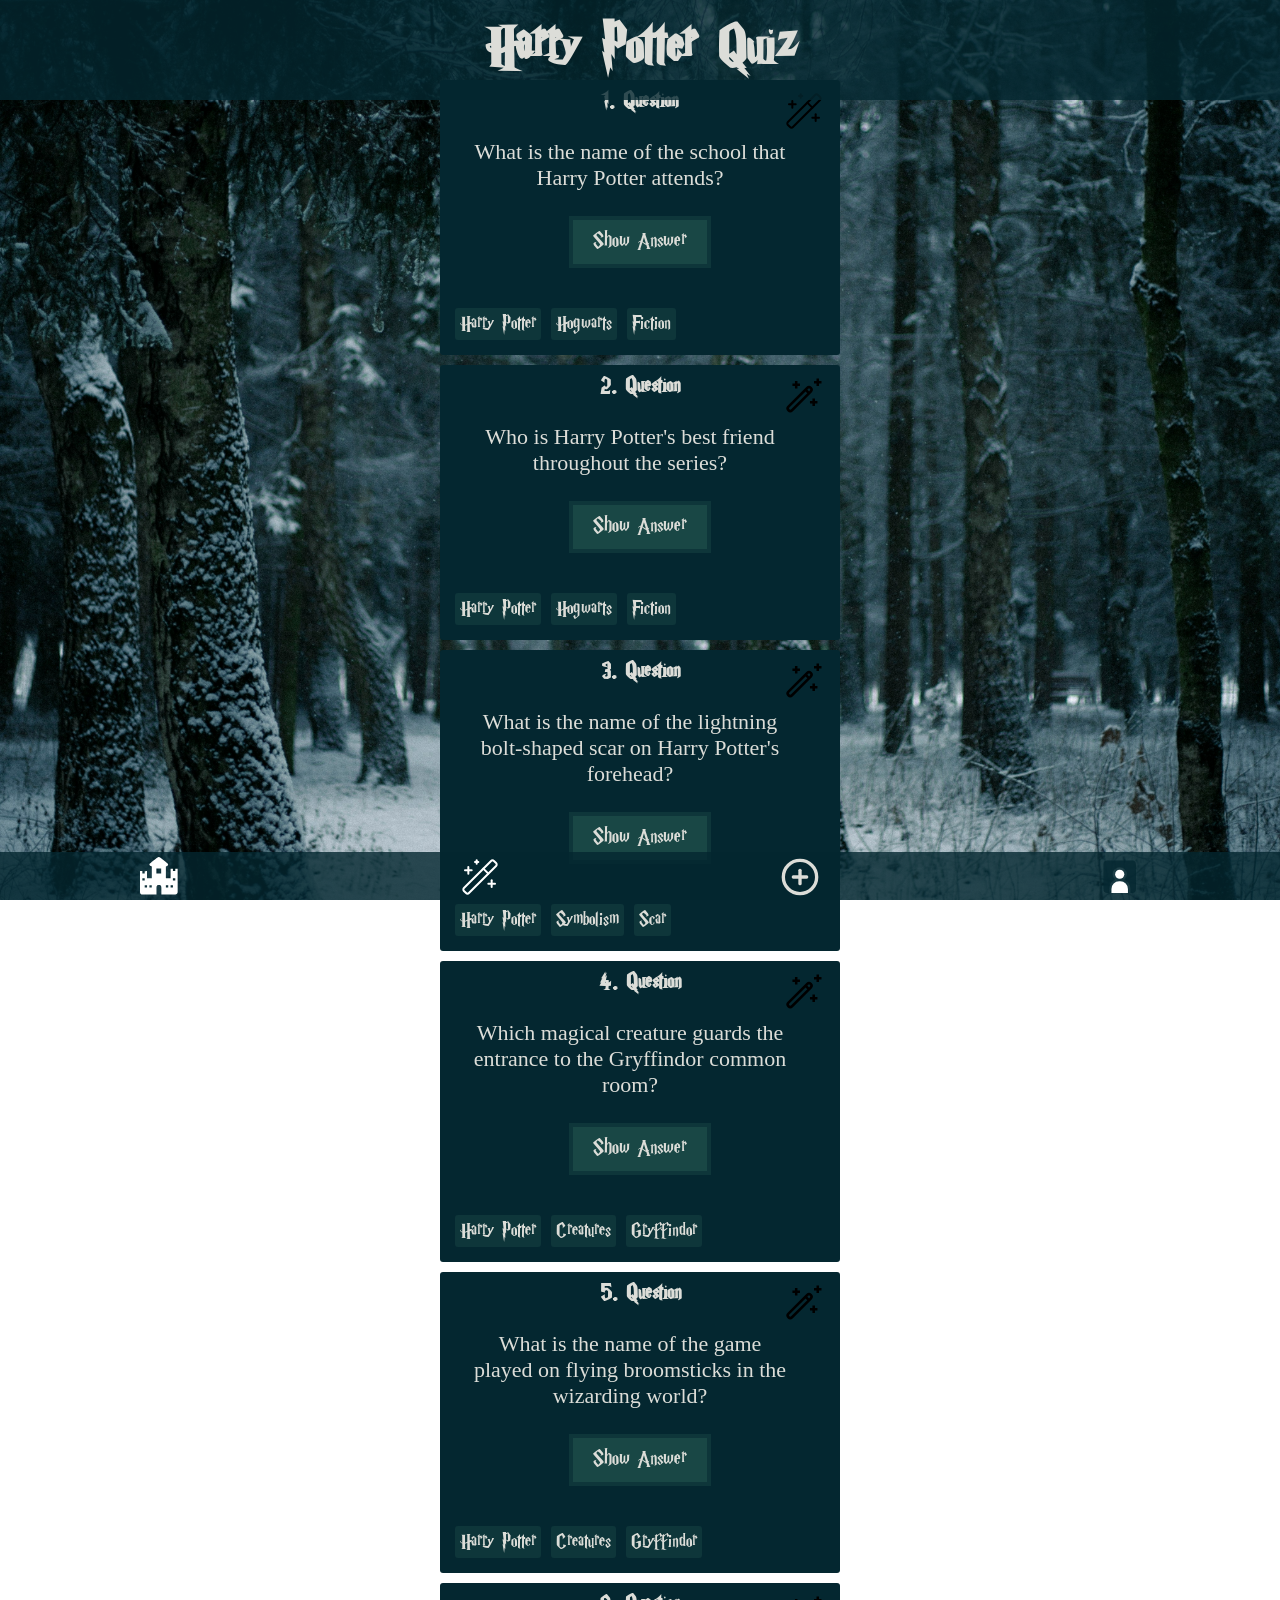
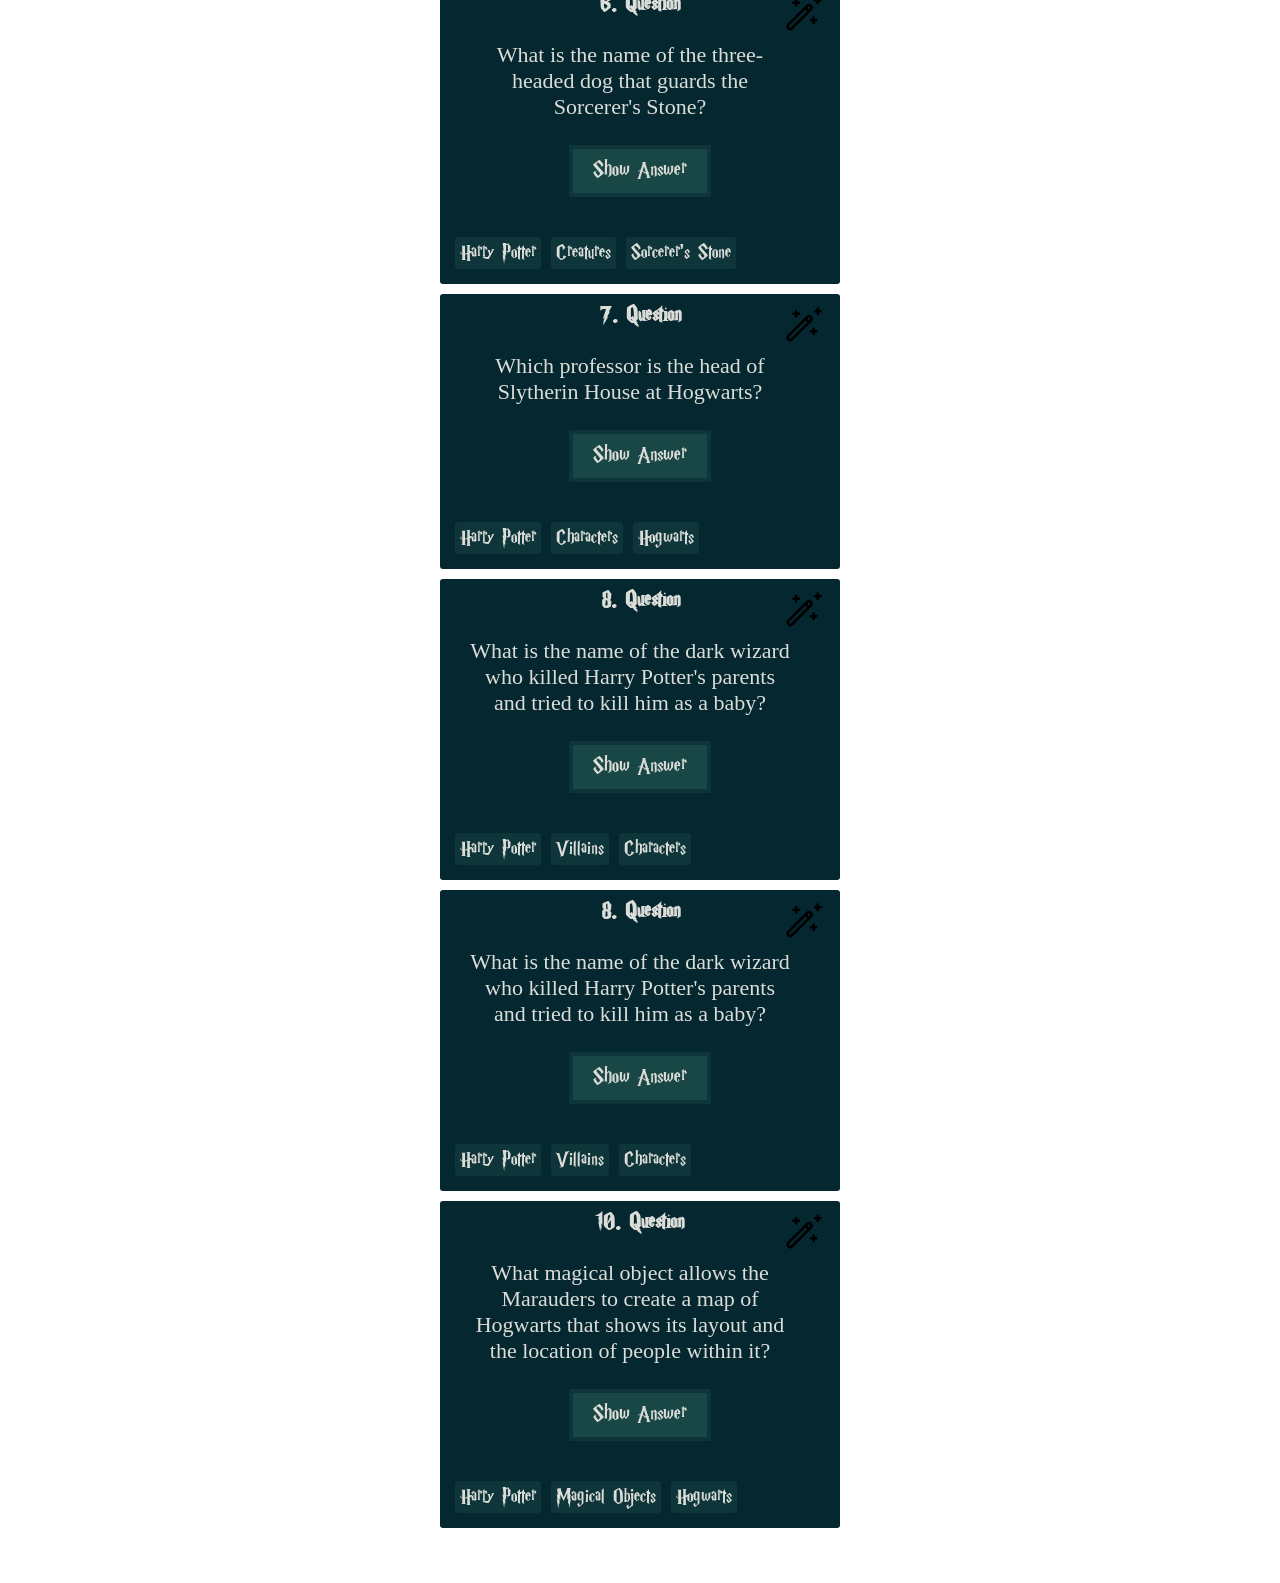
==== commit 25756d60: "Added form.css, improved the design, made several buttons functional" ====
--- a/index.html
+++ b/index.html
@@ -4,6 +4,7 @@
     <meta charset="UTF-8">
     <meta name="viewport" content="width=device-width, initial-scale=1.0">
     <link rel="stylesheet" href="styles.css">
+    <script src="./js/index.js" defer></script>
     <title>Harry Potter Quiz App</title>
 </head>
 <body>
@@ -20,26 +21,13 @@
     <h3 class="question-card_question">
      What is the name of the school that Harry Potter attends?
     </h3>
-    <button class="bookmark">
-        <svg width="40px" height="40px" viewBox="0 0 6.4 6.4" xmlns="http://www.w3.org/2000/svg" xmlns:xlink="http://www.w3.org/1999/xlink" aria-hidden="true" role="img" class="iconify iconify--noto" preserveAspectRatio="xMidYMid meet">
-  <path d="M1.24 1.976c-0.328 -0.077 -0.626 -0.272 -0.825 -0.546l-0.053 -0.072c-0.036 -0.05 -0.025 -0.12 0.025 -0.156l0.145 -0.105c0.05 -0.036 0.12 -0.025 0.156 0.025l0.053 0.072c0.172 0.237 0.448 0.391 0.739 0.413l0.201 0.015 -0.031 0.401 -0.201 -0.015c-0.07 -0.006 -0.14 -0.016 -0.209 -0.033" fill="#874d36"/>
-  <path d="M1.24 1.976c-0.328 -0.077 -0.626 -0.272 -0.825 -0.546l-0.053 -0.072c-0.036 -0.05 -0.025 -0.12 0.025 -0.156l0.145 -0.105c0.05 -0.036 0.12 -0.025 0.156 0.025l0.053 0.072c0.172 0.237 0.448 0.391 0.739 0.413l0.201 0.015 -0.031 0.401 -0.201 -0.015c-0.07 -0.006 -0.14 -0.016 -0.209 -0.033" fill="#874d36"/>
-  <path d="M0.533 1.096c-0.043 0.031 -0.064 0.046 -0.115 0.083 -0.063 0.046 0.118 0.29 0.307 0.422 0.072 0.051 0.283 0.08 0.314 -0.046 0.007 -0.029 -0.003 -0.06 -0.02 -0.086 -0.029 -0.042 -0.076 -0.07 -0.115 -0.102 -0.061 -0.052 -0.116 -0.11 -0.163 -0.175l-0.053 -0.072c-0.036 -0.05 -0.106 -0.061 -0.156 -0.025" fill="#de7340"/>
-  <path d="M1.265 1.566c0.066 0.098 0.104 0.271 0.103 0.389l0.165 -0.144c-0.038 -0.174 -0.067 -0.208 -0.067 -0.208 -0.079 -0.006 -0.201 -0.038 -0.201 -0.038" fill="#4e342e"/>
-  <path d="m1.591 2.232 -0.025 -0.2a2.075 2.075 0 0 0 -0.861 -1.438l-0.066 -0.047a0.12 0.12 0 0 1 -0.028 -0.168l0.094 -0.132a0.121 0.121 0 0 1 0.168 -0.029l0.066 0.047a2.48 2.48 0 0 1 1.028 1.716l0.025 0.2z" fill="#874d36"/>
-  <path d="m1.591 2.232 -0.025 -0.2a2.075 2.075 0 0 0 -0.861 -1.438l-0.066 -0.047a0.12 0.12 0 0 1 -0.028 -0.168l0.094 -0.132a0.121 0.121 0 0 1 0.168 -0.029l0.066 0.047a2.48 2.48 0 0 1 1.028 1.716l0.025 0.2z" fill="#874d36"/>
-  <path d="M0.969 2.594s1.085 2.604 3.827 3.522c0.112 0.038 0.221 -0.065 0.194 -0.179l-0.282 -1.155c-0.011 -0.044 0.02 -0.086 0.065 -0.091 0.486 -0.046 0.897 -0.137 1.163 -0.208 0.126 -0.033 0.153 -0.199 0.046 -0.271 -2.017 -1.338 -3.155 -3.131 -3.155 -3.131a0.257 0.257 0 0 0 -0.361 -0.037L1.006 2.233c-0.154 0.121 -0.037 0.361 -0.037 0.361m1.024 -0.196c-0.098 -0.121 -0.08 -0.298 0.041 -0.396s0.298 -0.08 0.396 0.041a0.281 0.281 0 0 1 -0.041 0.396 0.281 0.281 0 0 1 -0.396 -0.041" fill="#f44336"/>
-  <path d="M1.982 2.206c-0.015 0.003 -0.031 0.003 -0.046 -0.003 -0.055 -0.018 -0.052 -0.092 -0.074 -0.137 -0.027 -0.054 -0.063 -0.101 -0.105 -0.144 -0.045 -0.046 -0.097 -0.091 -0.16 -0.11 -0.029 -0.009 -0.057 -0.007 -0.085 0.004 0.007 -0.027 -0.002 -0.055 0.005 -0.083 0.016 -0.07 0.069 -0.137 0.127 -0.178 0.045 -0.033 0.094 -0.064 0.148 -0.079 0.058 -0.016 0.1 -0.001 0.153 0.025 0.095 0.047 0.176 0.119 0.236 0.207 0.081 0.12 0.133 0.252 0.017 0.365 -0.048 0.047 -0.104 0.086 -0.165 0.115 -0.017 0.007 -0.035 0.014 -0.053 0.017" fill="#874d36"/>
-  <path d="M1.776 1.537c0.06 -0.022 0.137 -0.011 0.186 0.01 0.024 0.01 0.073 0.056 0.074 0.091 0 0.053 -0.047 0.094 -0.105 0.134 -0.052 0.04 -0.102 0.055 -0.161 0.02 -0.052 -0.028 -0.184 -0.052 -0.171 -0.097 0.02 -0.069 0.112 -0.135 0.176 -0.158" fill="#de7340"/>
-  <path d="M0.59 0.471s0.014 -0.042 0.052 -0.048S0.888 0.54 1.09 0.75c0.135 0.14 0.378 0.5 0.418 0.521 0.028 0.015 0.064 0.023 0.093 0.009 0.045 -0.022 0.053 -0.082 0.047 -0.132 -0.024 -0.19 -0.138 -0.33 -0.259 -0.472a2.48 2.48 0 0 0 -0.451 -0.412l-0.066 -0.047c-0.055 -0.039 -0.114 -0.044 -0.169 0.018 -0.001 0.001 -0.142 0.16 -0.114 0.234" fill="#de7340"/>
-  <path fill="#fcebcd" d="m3.272 3.424 0.354 0.162 0.334 -0.2 -0.045 0.387 0.294 0.256 -0.382 0.078 -0.152 0.358 -0.192 -0.339 -0.388 -0.034 0.264 -0.287z"/>
-  <path fill="#fcebcd" d="m3.272 3.424 0.354 0.162 0.334 -0.2 -0.045 0.387 0.294 0.256 -0.382 0.078 -0.152 0.358 -0.192 -0.339 -0.388 -0.034 0.264 -0.287z"/>
-</svg>
-    </button>
-    <p hidden class="question-card_answer">
+    <button type="button" class="bookmark" data-js="bookmark">
+<svg class="bookmark-icon" data-js="bookmark-icon" xmlns="http://www.w3.org/2000/svg" width="40" height="40" viewBox="0 0 40 40" fill="none" stroke="#43270F" stroke-width="2" stroke-linecap="round" stroke-linejoin="round" class="wandSparkling"><path d="m36.067 6.067 -2.133 -2.133a2.017 2.017 0 0 0 -2.867 0L3.933 31.067a2.017 2.017 0 0 0 0 2.867l2.133 2.133a2 2 0 0 0 2.867 0L36.067 8.933a2 2 0 0 0 0 -2.867"/><path d="m23.333 11.667 5 5"/><path d="M8.333 10v6.667"/><path d="M31.667 23.333v6.667"/><path d="M16.667 3.333v3.333"/><path d="M11.667 13.333H5"/><path d="M35 26.667h-6.667"/><path d="M18.333 5H15"/></svg>
+    </button>
+    <p hidden class="question-card_answer" data-js="question-card-answer">
         Hogwarts
     </p>
-    <button class="Show-Answer">
+    <button type="button" class="Show-Answer" data-js="Show-Answer">
         Show Answer
     </button>
     <p class="tags">
@@ -54,22 +42,8 @@
     <h3 class="question-card_question">
      Who is Harry Potter's best friend throughout the series?
     </h3>
-    <button class="bookmark">
-        <svg width="40px" height="40px" viewBox="0 0 6.4 6.4" xmlns="http://www.w3.org/2000/svg" xmlns:xlink="http://www.w3.org/1999/xlink" aria-hidden="true" role="img" class="iconify iconify--noto" preserveAspectRatio="xMidYMid meet">
-  <path d="M1.24 1.976c-0.328 -0.077 -0.626 -0.272 -0.825 -0.546l-0.053 -0.072c-0.036 -0.05 -0.025 -0.12 0.025 -0.156l0.145 -0.105c0.05 -0.036 0.12 -0.025 0.156 0.025l0.053 0.072c0.172 0.237 0.448 0.391 0.739 0.413l0.201 0.015 -0.031 0.401 -0.201 -0.015c-0.07 -0.006 -0.14 -0.016 -0.209 -0.033" fill="#874d36"/>
-  <path d="M1.24 1.976c-0.328 -0.077 -0.626 -0.272 -0.825 -0.546l-0.053 -0.072c-0.036 -0.05 -0.025 -0.12 0.025 -0.156l0.145 -0.105c0.05 -0.036 0.12 -0.025 0.156 0.025l0.053 0.072c0.172 0.237 0.448 0.391 0.739 0.413l0.201 0.015 -0.031 0.401 -0.201 -0.015c-0.07 -0.006 -0.14 -0.016 -0.209 -0.033" fill="#874d36"/>
-  <path d="M0.533 1.096c-0.043 0.031 -0.064 0.046 -0.115 0.083 -0.063 0.046 0.118 0.29 0.307 0.422 0.072 0.051 0.283 0.08 0.314 -0.046 0.007 -0.029 -0.003 -0.06 -0.02 -0.086 -0.029 -0.042 -0.076 -0.07 -0.115 -0.102 -0.061 -0.052 -0.116 -0.11 -0.163 -0.175l-0.053 -0.072c-0.036 -0.05 -0.106 -0.061 -0.156 -0.025" fill="#de7340"/>
-  <path d="M1.265 1.566c0.066 0.098 0.104 0.271 0.103 0.389l0.165 -0.144c-0.038 -0.174 -0.067 -0.208 -0.067 -0.208 -0.079 -0.006 -0.201 -0.038 -0.201 -0.038" fill="#4e342e"/>
-  <path d="m1.591 2.232 -0.025 -0.2a2.075 2.075 0 0 0 -0.861 -1.438l-0.066 -0.047a0.12 0.12 0 0 1 -0.028 -0.168l0.094 -0.132a0.121 0.121 0 0 1 0.168 -0.029l0.066 0.047a2.48 2.48 0 0 1 1.028 1.716l0.025 0.2z" fill="#874d36"/>
-  <path d="m1.591 2.232 -0.025 -0.2a2.075 2.075 0 0 0 -0.861 -1.438l-0.066 -0.047a0.12 0.12 0 0 1 -0.028 -0.168l0.094 -0.132a0.121 0.121 0 0 1 0.168 -0.029l0.066 0.047a2.48 2.48 0 0 1 1.028 1.716l0.025 0.2z" fill="#874d36"/>
-  <path d="M0.969 2.594s1.085 2.604 3.827 3.522c0.112 0.038 0.221 -0.065 0.194 -0.179l-0.282 -1.155c-0.011 -0.044 0.02 -0.086 0.065 -0.091 0.486 -0.046 0.897 -0.137 1.163 -0.208 0.126 -0.033 0.153 -0.199 0.046 -0.271 -2.017 -1.338 -3.155 -3.131 -3.155 -3.131a0.257 0.257 0 0 0 -0.361 -0.037L1.006 2.233c-0.154 0.121 -0.037 0.361 -0.037 0.361m1.024 -0.196c-0.098 -0.121 -0.08 -0.298 0.041 -0.396s0.298 -0.08 0.396 0.041a0.281 0.281 0 0 1 -0.041 0.396 0.281 0.281 0 0 1 -0.396 -0.041" fill="#f44336"/>
-  <path d="M1.982 2.206c-0.015 0.003 -0.031 0.003 -0.046 -0.003 -0.055 -0.018 -0.052 -0.092 -0.074 -0.137 -0.027 -0.054 -0.063 -0.101 -0.105 -0.144 -0.045 -0.046 -0.097 -0.091 -0.16 -0.11 -0.029 -0.009 -0.057 -0.007 -0.085 0.004 0.007 -0.027 -0.002 -0.055 0.005 -0.083 0.016 -0.07 0.069 -0.137 0.127 -0.178 0.045 -0.033 0.094 -0.064 0.148 -0.079 0.058 -0.016 0.1 -0.001 0.153 0.025 0.095 0.047 0.176 0.119 0.236 0.207 0.081 0.12 0.133 0.252 0.017 0.365 -0.048 0.047 -0.104 0.086 -0.165 0.115 -0.017 0.007 -0.035 0.014 -0.053 0.017" fill="#874d36"/>
-  <path d="M1.776 1.537c0.06 -0.022 0.137 -0.011 0.186 0.01 0.024 0.01 0.073 0.056 0.074 0.091 0 0.053 -0.047 0.094 -0.105 0.134 -0.052 0.04 -0.102 0.055 -0.161 0.02 -0.052 -0.028 -0.184 -0.052 -0.171 -0.097 0.02 -0.069 0.112 -0.135 0.176 -0.158" fill="#de7340"/>
-  <path d="M0.59 0.471s0.014 -0.042 0.052 -0.048S0.888 0.54 1.09 0.75c0.135 0.14 0.378 0.5 0.418 0.521 0.028 0.015 0.064 0.023 0.093 0.009 0.045 -0.022 0.053 -0.082 0.047 -0.132 -0.024 -0.19 -0.138 -0.33 -0.259 -0.472a2.48 2.48 0 0 0 -0.451 -0.412l-0.066 -0.047c-0.055 -0.039 -0.114 -0.044 -0.169 0.018 -0.001 0.001 -0.142 0.16 -0.114 0.234" fill="#de7340"/>
-  <path fill="#fcebcd" d="m3.272 3.424 0.354 0.162 0.334 -0.2 -0.045 0.387 0.294 0.256 -0.382 0.078 -0.152 0.358 -0.192 -0.339 -0.388 -0.034 0.264 -0.287z"/>
-  <path fill="#fcebcd" d="m3.272 3.424 0.354 0.162 0.334 -0.2 -0.045 0.387 0.294 0.256 -0.382 0.078 -0.152 0.358 -0.192 -0.339 -0.388 -0.034 0.264 -0.287z"/>
-</svg>
-    </button>
+    <button type="button" class="bookmark">
+<svg width="40" height="40" viewBox="0 0 0.8 0.8" xmlns="http://www.w3.org/2000/svg"><path d="M.219.25h.05V.2h.05V.15h-.05V.1h-.05v.05h-.05V.2h.05zm.4.2h-.05V.5h-.05v.05h.05V.6h.05V.55h.05V.5h-.05zM.7.1V.05H.65V.1H.6v.05h.05V.2H.7V.15h.05V.1zM.553.222a.074.074 0 0 0-.106 0L.072.597a.074.074 0 0 0 0 .106.075.075 0 0 0 .106 0L.553.328a.075.075 0 0 0 0-.106m-.41.445c-.01.01-.026.01-.035 0s-.01-.026 0-.035L.431.309l.035.035zM.518.292.502.308.467.273.483.257c.01-.01.026-.01.035 0s.01.026 0 .035"/></svg>    </button>
     <p hidden class="question-card_answer">
         Ronald Weasley
     </p>
@@ -89,21 +63,7 @@
      What is the name of the lightning bolt-shaped scar on Harry Potter's forehead?
     </h3>
     <button class="bookmark">
-        <svg width="40px" height="40px" viewBox="0 0 6.4 6.4" xmlns="http://www.w3.org/2000/svg" xmlns:xlink="http://www.w3.org/1999/xlink" aria-hidden="true" role="img" class="iconify iconify--noto" preserveAspectRatio="xMidYMid meet">
-  <path d="M1.24 1.976c-0.328 -0.077 -0.626 -0.272 -0.825 -0.546l-0.053 -0.072c-0.036 -0.05 -0.025 -0.12 0.025 -0.156l0.145 -0.105c0.05 -0.036 0.12 -0.025 0.156 0.025l0.053 0.072c0.172 0.237 0.448 0.391 0.739 0.413l0.201 0.015 -0.031 0.401 -0.201 -0.015c-0.07 -0.006 -0.14 -0.016 -0.209 -0.033" fill="#874d36"/>
-  <path d="M1.24 1.976c-0.328 -0.077 -0.626 -0.272 -0.825 -0.546l-0.053 -0.072c-0.036 -0.05 -0.025 -0.12 0.025 -0.156l0.145 -0.105c0.05 -0.036 0.12 -0.025 0.156 0.025l0.053 0.072c0.172 0.237 0.448 0.391 0.739 0.413l0.201 0.015 -0.031 0.401 -0.201 -0.015c-0.07 -0.006 -0.14 -0.016 -0.209 -0.033" fill="#874d36"/>
-  <path d="M0.533 1.096c-0.043 0.031 -0.064 0.046 -0.115 0.083 -0.063 0.046 0.118 0.29 0.307 0.422 0.072 0.051 0.283 0.08 0.314 -0.046 0.007 -0.029 -0.003 -0.06 -0.02 -0.086 -0.029 -0.042 -0.076 -0.07 -0.115 -0.102 -0.061 -0.052 -0.116 -0.11 -0.163 -0.175l-0.053 -0.072c-0.036 -0.05 -0.106 -0.061 -0.156 -0.025" fill="#de7340"/>
-  <path d="M1.265 1.566c0.066 0.098 0.104 0.271 0.103 0.389l0.165 -0.144c-0.038 -0.174 -0.067 -0.208 -0.067 -0.208 -0.079 -0.006 -0.201 -0.038 -0.201 -0.038" fill="#4e342e"/>
-  <path d="m1.591 2.232 -0.025 -0.2a2.075 2.075 0 0 0 -0.861 -1.438l-0.066 -0.047a0.12 0.12 0 0 1 -0.028 -0.168l0.094 -0.132a0.121 0.121 0 0 1 0.168 -0.029l0.066 0.047a2.48 2.48 0 0 1 1.028 1.716l0.025 0.2z" fill="#874d36"/>
-  <path d="m1.591 2.232 -0.025 -0.2a2.075 2.075 0 0 0 -0.861 -1.438l-0.066 -0.047a0.12 0.12 0 0 1 -0.028 -0.168l0.094 -0.132a0.121 0.121 0 0 1 0.168 -0.029l0.066 0.047a2.48 2.48 0 0 1 1.028 1.716l0.025 0.2z" fill="#874d36"/>
-  <path d="M0.969 2.594s1.085 2.604 3.827 3.522c0.112 0.038 0.221 -0.065 0.194 -0.179l-0.282 -1.155c-0.011 -0.044 0.02 -0.086 0.065 -0.091 0.486 -0.046 0.897 -0.137 1.163 -0.208 0.126 -0.033 0.153 -0.199 0.046 -0.271 -2.017 -1.338 -3.155 -3.131 -3.155 -3.131a0.257 0.257 0 0 0 -0.361 -0.037L1.006 2.233c-0.154 0.121 -0.037 0.361 -0.037 0.361m1.024 -0.196c-0.098 -0.121 -0.08 -0.298 0.041 -0.396s0.298 -0.08 0.396 0.041a0.281 0.281 0 0 1 -0.041 0.396 0.281 0.281 0 0 1 -0.396 -0.041" fill="#f44336"/>
-  <path d="M1.982 2.206c-0.015 0.003 -0.031 0.003 -0.046 -0.003 -0.055 -0.018 -0.052 -0.092 -0.074 -0.137 -0.027 -0.054 -0.063 -0.101 -0.105 -0.144 -0.045 -0.046 -0.097 -0.091 -0.16 -0.11 -0.029 -0.009 -0.057 -0.007 -0.085 0.004 0.007 -0.027 -0.002 -0.055 0.005 -0.083 0.016 -0.07 0.069 -0.137 0.127 -0.178 0.045 -0.033 0.094 -0.064 0.148 -0.079 0.058 -0.016 0.1 -0.001 0.153 0.025 0.095 0.047 0.176 0.119 0.236 0.207 0.081 0.12 0.133 0.252 0.017 0.365 -0.048 0.047 -0.104 0.086 -0.165 0.115 -0.017 0.007 -0.035 0.014 -0.053 0.017" fill="#874d36"/>
-  <path d="M1.776 1.537c0.06 -0.022 0.137 -0.011 0.186 0.01 0.024 0.01 0.073 0.056 0.074 0.091 0 0.053 -0.047 0.094 -0.105 0.134 -0.052 0.04 -0.102 0.055 -0.161 0.02 -0.052 -0.028 -0.184 -0.052 -0.171 -0.097 0.02 -0.069 0.112 -0.135 0.176 -0.158" fill="#de7340"/>
-  <path d="M0.59 0.471s0.014 -0.042 0.052 -0.048S0.888 0.54 1.09 0.75c0.135 0.14 0.378 0.5 0.418 0.521 0.028 0.015 0.064 0.023 0.093 0.009 0.045 -0.022 0.053 -0.082 0.047 -0.132 -0.024 -0.19 -0.138 -0.33 -0.259 -0.472a2.48 2.48 0 0 0 -0.451 -0.412l-0.066 -0.047c-0.055 -0.039 -0.114 -0.044 -0.169 0.018 -0.001 0.001 -0.142 0.16 -0.114 0.234" fill="#de7340"/>
-  <path fill="#fcebcd" d="m3.272 3.424 0.354 0.162 0.334 -0.2 -0.045 0.387 0.294 0.256 -0.382 0.078 -0.152 0.358 -0.192 -0.339 -0.388 -0.034 0.264 -0.287z"/>
-  <path fill="#fcebcd" d="m3.272 3.424 0.354 0.162 0.334 -0.2 -0.045 0.387 0.294 0.256 -0.382 0.078 -0.152 0.358 -0.192 -0.339 -0.388 -0.034 0.264 -0.287z"/>
-</svg>
-    </button>
+<svg width="40" height="40" viewBox="0 0 0.8 0.8" xmlns="http://www.w3.org/2000/svg"><path d="M.219.25h.05V.2h.05V.15h-.05V.1h-.05v.05h-.05V.2h.05zm.4.2h-.05V.5h-.05v.05h.05V.6h.05V.55h.05V.5h-.05zM.7.1V.05H.65V.1H.6v.05h.05V.2H.7V.15h.05V.1zM.553.222a.074.074 0 0 0-.106 0L.072.597a.074.074 0 0 0 0 .106.075.075 0 0 0 .106 0L.553.328a.075.075 0 0 0 0-.106m-.41.445c-.01.01-.026.01-.035 0s-.01-.026 0-.035L.431.309l.035.035zM.518.292.502.308.467.273.483.257c.01-.01.026-.01.035 0s.01.026 0 .035"/></svg>    </button>
     <p hidden class="question-card_answer">
         The Dark Mark
     </p>
@@ -123,21 +83,7 @@
      Which magical creature guards the entrance to the Gryffindor common room?
     </h3>
     <button class="bookmark">
-        <svg width="40px" height="40px" viewBox="0 0 6.4 6.4" xmlns="http://www.w3.org/2000/svg" xmlns:xlink="http://www.w3.org/1999/xlink" aria-hidden="true" role="img" class="iconify iconify--noto" preserveAspectRatio="xMidYMid meet">
-  <path d="M1.24 1.976c-0.328 -0.077 -0.626 -0.272 -0.825 -0.546l-0.053 -0.072c-0.036 -0.05 -0.025 -0.12 0.025 -0.156l0.145 -0.105c0.05 -0.036 0.12 -0.025 0.156 0.025l0.053 0.072c0.172 0.237 0.448 0.391 0.739 0.413l0.201 0.015 -0.031 0.401 -0.201 -0.015c-0.07 -0.006 -0.14 -0.016 -0.209 -0.033" fill="#874d36"/>
-  <path d="M1.24 1.976c-0.328 -0.077 -0.626 -0.272 -0.825 -0.546l-0.053 -0.072c-0.036 -0.05 -0.025 -0.12 0.025 -0.156l0.145 -0.105c0.05 -0.036 0.12 -0.025 0.156 0.025l0.053 0.072c0.172 0.237 0.448 0.391 0.739 0.413l0.201 0.015 -0.031 0.401 -0.201 -0.015c-0.07 -0.006 -0.14 -0.016 -0.209 -0.033" fill="#874d36"/>
-  <path d="M0.533 1.096c-0.043 0.031 -0.064 0.046 -0.115 0.083 -0.063 0.046 0.118 0.29 0.307 0.422 0.072 0.051 0.283 0.08 0.314 -0.046 0.007 -0.029 -0.003 -0.06 -0.02 -0.086 -0.029 -0.042 -0.076 -0.07 -0.115 -0.102 -0.061 -0.052 -0.116 -0.11 -0.163 -0.175l-0.053 -0.072c-0.036 -0.05 -0.106 -0.061 -0.156 -0.025" fill="#de7340"/>
-  <path d="M1.265 1.566c0.066 0.098 0.104 0.271 0.103 0.389l0.165 -0.144c-0.038 -0.174 -0.067 -0.208 -0.067 -0.208 -0.079 -0.006 -0.201 -0.038 -0.201 -0.038" fill="#4e342e"/>
-  <path d="m1.591 2.232 -0.025 -0.2a2.075 2.075 0 0 0 -0.861 -1.438l-0.066 -0.047a0.12 0.12 0 0 1 -0.028 -0.168l0.094 -0.132a0.121 0.121 0 0 1 0.168 -0.029l0.066 0.047a2.48 2.48 0 0 1 1.028 1.716l0.025 0.2z" fill="#874d36"/>
-  <path d="m1.591 2.232 -0.025 -0.2a2.075 2.075 0 0 0 -0.861 -1.438l-0.066 -0.047a0.12 0.12 0 0 1 -0.028 -0.168l0.094 -0.132a0.121 0.121 0 0 1 0.168 -0.029l0.066 0.047a2.48 2.48 0 0 1 1.028 1.716l0.025 0.2z" fill="#874d36"/>
-  <path d="M0.969 2.594s1.085 2.604 3.827 3.522c0.112 0.038 0.221 -0.065 0.194 -0.179l-0.282 -1.155c-0.011 -0.044 0.02 -0.086 0.065 -0.091 0.486 -0.046 0.897 -0.137 1.163 -0.208 0.126 -0.033 0.153 -0.199 0.046 -0.271 -2.017 -1.338 -3.155 -3.131 -3.155 -3.131a0.257 0.257 0 0 0 -0.361 -0.037L1.006 2.233c-0.154 0.121 -0.037 0.361 -0.037 0.361m1.024 -0.196c-0.098 -0.121 -0.08 -0.298 0.041 -0.396s0.298 -0.08 0.396 0.041a0.281 0.281 0 0 1 -0.041 0.396 0.281 0.281 0 0 1 -0.396 -0.041" fill="#f44336"/>
-  <path d="M1.982 2.206c-0.015 0.003 -0.031 0.003 -0.046 -0.003 -0.055 -0.018 -0.052 -0.092 -0.074 -0.137 -0.027 -0.054 -0.063 -0.101 -0.105 -0.144 -0.045 -0.046 -0.097 -0.091 -0.16 -0.11 -0.029 -0.009 -0.057 -0.007 -0.085 0.004 0.007 -0.027 -0.002 -0.055 0.005 -0.083 0.016 -0.07 0.069 -0.137 0.127 -0.178 0.045 -0.033 0.094 -0.064 0.148 -0.079 0.058 -0.016 0.1 -0.001 0.153 0.025 0.095 0.047 0.176 0.119 0.236 0.207 0.081 0.12 0.133 0.252 0.017 0.365 -0.048 0.047 -0.104 0.086 -0.165 0.115 -0.017 0.007 -0.035 0.014 -0.053 0.017" fill="#874d36"/>
-  <path d="M1.776 1.537c0.06 -0.022 0.137 -0.011 0.186 0.01 0.024 0.01 0.073 0.056 0.074 0.091 0 0.053 -0.047 0.094 -0.105 0.134 -0.052 0.04 -0.102 0.055 -0.161 0.02 -0.052 -0.028 -0.184 -0.052 -0.171 -0.097 0.02 -0.069 0.112 -0.135 0.176 -0.158" fill="#de7340"/>
-  <path d="M0.59 0.471s0.014 -0.042 0.052 -0.048S0.888 0.54 1.09 0.75c0.135 0.14 0.378 0.5 0.418 0.521 0.028 0.015 0.064 0.023 0.093 0.009 0.045 -0.022 0.053 -0.082 0.047 -0.132 -0.024 -0.19 -0.138 -0.33 -0.259 -0.472a2.48 2.48 0 0 0 -0.451 -0.412l-0.066 -0.047c-0.055 -0.039 -0.114 -0.044 -0.169 0.018 -0.001 0.001 -0.142 0.16 -0.114 0.234" fill="#de7340"/>
-  <path fill="#fcebcd" d="m3.272 3.424 0.354 0.162 0.334 -0.2 -0.045 0.387 0.294 0.256 -0.382 0.078 -0.152 0.358 -0.192 -0.339 -0.388 -0.034 0.264 -0.287z"/>
-  <path fill="#fcebcd" d="m3.272 3.424 0.354 0.162 0.334 -0.2 -0.045 0.387 0.294 0.256 -0.382 0.078 -0.152 0.358 -0.192 -0.339 -0.388 -0.034 0.264 -0.287z"/>
-</svg>
-    </button>
+<svg width="40" height="40" viewBox="0 0 0.8 0.8" xmlns="http://www.w3.org/2000/svg"><path d="M.219.25h.05V.2h.05V.15h-.05V.1h-.05v.05h-.05V.2h.05zm.4.2h-.05V.5h-.05v.05h.05V.6h.05V.55h.05V.5h-.05zM.7.1V.05H.65V.1H.6v.05h.05V.2H.7V.15h.05V.1zM.553.222a.074.074 0 0 0-.106 0L.072.597a.074.074 0 0 0 0 .106.075.075 0 0 0 .106 0L.553.328a.075.075 0 0 0 0-.106m-.41.445c-.01.01-.026.01-.035 0s-.01-.026 0-.035L.431.309l.035.035zM.518.292.502.308.467.273.483.257c.01-.01.026-.01.035 0s.01.026 0 .035"/></svg>    </button>
     <p hidden class="question-card_answer">
         The Fat Lady (Portrait)
     </p>
@@ -157,22 +103,7 @@
      What is the name of the game played on flying broomsticks in the wizarding world?
     </h3>
     <button class="bookmark">
-        <svg width="40px" height="40px" viewBox="0 0 6.4 6.4" xmlns="http://www.w3.org/2000/svg" xmlns:xlink="http://www.w3.org/1999/xlink" aria-hidden="true" role="img" class="iconify iconify--noto" preserveAspectRatio="xMidYMid meet">
-  <path d="M1.24 1.976c-0.328 -0.077 -0.626 -0.272 -0.825 -0.546l-0.053 -0.072c-0.036 -0.05 -0.025 -0.12 0.025 -0.156l0.145 -0.105c0.05 -0.036 0.12 -0.025 0.156 0.025l0.053 0.072c0.172 0.237 0.448 0.391 0.739 0.413l0.201 0.015 -0.031 0.401 -0.201 -0.015c-0.07 -0.006 -0.14 -0.016 -0.209 -0.033" fill="#874d36"/>
-  <path d="M1.24 1.976c-0.328 -0.077 -0.626 -0.272 -0.825 -0.546l-0.053 -0.072c-0.036 -0.05 -0.025 -0.12 0.025 -0.156l0.145 -0.105c0.05 -0.036 0.12 -0.025 0.156 0.025l0.053 0.072c0.172 0.237 0.448 0.391 0.739 0.413l0.201 0.015 -0.031 0.401 -0.201 -0.015c-0.07 -0.006 -0.14 -0.016 -0.209 -0.033" fill="#874d36"/>
-  <path d="M0.533 1.096c-0.043 0.031 -0.064 0.046 -0.115 0.083 -0.063 0.046 0.118 0.29 0.307 0.422 0.072 0.051 0.283 0.08 0.314 -0.046 0.007 -0.029 -0.003 -0.06 -0.02 -0.086 -0.029 -0.042 -0.076 -0.07 -0.115 -0.102 -0.061 -0.052 -0.116 -0.11 -0.163 -0.175l-0.053 -0.072c-0.036 -0.05 -0.106 -0.061 -0.156 -0.025" fill="#de7340"/>
-  <path d="M1.265 1.566c0.066 0.098 0.104 0.271 0.103 0.389l0.165 -0.144c-0.038 -0.174 -0.067 -0.208 -0.067 -0.208 -0.079 -0.006 -0.201 -0.038 -0.201 -0.038" fill="#4e342e"/>
-  <path d="m1.591 2.232 -0.025 -0.2a2.075 2.075 0 0 0 -0.861 -1.438l-0.066 -0.047a0.12 0.12 0 0 1 -0.028 -0.168l0.094 -0.132a0.121 0.121 0 0 1 0.168 -0.029l0.066 0.047a2.48 2.48 0 0 1 1.028 1.716l0.025 0.2z" fill="#874d36"/>
-  <path d="m1.591 2.232 -0.025 -0.2a2.075 2.075 0 0 0 -0.861 -1.438l-0.066 -0.047a0.12 0.12 0 0 1 -0.028 -0.168l0.094 -0.132a0.121 0.121 0 0 1 0.168 -0.029l0.066 0.047a2.48 2.48 0 0 1 1.028 1.716l0.025 0.2z" fill="#874d36"/>
-  <path d="M0.969 2.594s1.085 2.604 3.827 3.522c0.112 0.038 0.221 -0.065 0.194 -0.179l-0.282 -1.155c-0.011 -0.044 0.02 -0.086 0.065 -0.091 0.486 -0.046 0.897 -0.137 1.163 -0.208 0.126 -0.033 0.153 -0.199 0.046 -0.271 -2.017 -1.338 -3.155 -3.131 -3.155 -3.131a0.257 0.257 0 0 0 -0.361 -0.037L1.006 2.233c-0.154 0.121 -0.037 0.361 -0.037 0.361m1.024 -0.196c-0.098 -0.121 -0.08 -0.298 0.041 -0.396s0.298 -0.08 0.396 0.041a0.281 0.281 0 0 1 -0.041 0.396 0.281 0.281 0 0 1 -0.396 -0.041" fill="#f44336"/>
-  <path d="M1.982 2.206c-0.015 0.003 -0.031 0.003 -0.046 -0.003 -0.055 -0.018 -0.052 -0.092 -0.074 -0.137 -0.027 -0.054 -0.063 -0.101 -0.105 -0.144 -0.045 -0.046 -0.097 -0.091 -0.16 -0.11 -0.029 -0.009 -0.057 -0.007 -0.085 0.004 0.007 -0.027 -0.002 -0.055 0.005 -0.083 0.016 -0.07 0.069 -0.137 0.127 -0.178 0.045 -0.033 0.094 -0.064 0.148 -0.079 0.058 -0.016 0.1 -0.001 0.153 0.025 0.095 0.047 0.176 0.119 0.236 0.207 0.081 0.12 0.133 0.252 0.017 0.365 -0.048 0.047 -0.104 0.086 -0.165 0.115 -0.017 0.007 -0.035 0.014 -0.053 0.017" fill="#874d36"/>
-  <path d="M1.776 1.537c0.06 -0.022 0.137 -0.011 0.186 0.01 0.024 0.01 0.073 0.056 0.074 0.091 0 0.053 -0.047 0.094 -0.105 0.134 -0.052 0.04 -0.102 0.055 -0.161 0.02 -0.052 -0.028 -0.184 -0.052 -0.171 -0.097 0.02 -0.069 0.112 -0.135 0.176 -0.158" fill="#de7340"/>
-  <path d="M0.59 0.471s0.014 -0.042 0.052 -0.048S0.888 0.54 1.09 0.75c0.135 0.14 0.378 0.5 0.418 0.521 0.028 0.015 0.064 0.023 0.093 0.009 0.045 -0.022 0.053 -0.082 0.047 -0.132 -0.024 -0.19 -0.138 -0.33 -0.259 -0.472a2.48 2.48 0 0 0 -0.451 -0.412l-0.066 -0.047c-0.055 -0.039 -0.114 -0.044 -0.169 0.018 -0.001 0.001 -0.142 0.16 -0.114 0.234" fill="#de7340"/>
-  <path fill="#fcebcd" d="m3.272 3.424 0.354 0.162 0.334 -0.2 -0.045 0.387 0.294 0.256 -0.382 0.078 -0.152 0.358 -0.192 -0.339 -0.388 -0.034 0.264 -0.287z"/>
-  <path fill="#fcebcd" d="m3.272 3.424 0.354 0.162 0.334 -0.2 -0.045 0.387 0.294 0.256 -0.382 0.078 -0.152 0.358 -0.192 -0.339 -0.388 -0.034 0.264 -0.287z"/>
-</svg>
-    </button>
-    <p hidden class="question-card_answer">
+<svg width="40" height="40" viewBox="0 0 0.8 0.8" xmlns="http://www.w3.org/2000/svg"><path d="M.219.25h.05V.2h.05V.15h-.05V.1h-.05v.05h-.05V.2h.05zm.4.2h-.05V.5h-.05v.05h.05V.6h.05V.55h.05V.5h-.05zM.7.1V.05H.65V.1H.6v.05h.05V.2H.7V.15h.05V.1zM.553.222a.074.074 0 0 0-.106 0L.072.597a.074.074 0 0 0 0 .106.075.075 0 0 0 .106 0L.553.328a.075.075 0 0 0 0-.106m-.41.445c-.01.01-.026.01-.035 0s-.01-.026 0-.035L.431.309l.035.035zM.518.292.502.308.467.273.483.257c.01-.01.026-.01.035 0s.01.026 0 .035"/></svg>    <p hidden class="question-card_answer">
         Quiddtich
     </p>
     <button class="Show-Answer">
@@ -191,22 +122,7 @@
      What is the name of the three-headed dog that guards the Sorcerer's Stone?
     </h3>
     <button class="bookmark">
-        <svg width="40px" height="40px" viewBox="0 0 6.4 6.4" xmlns="http://www.w3.org/2000/svg" xmlns:xlink="http://www.w3.org/1999/xlink" aria-hidden="true" role="img" class="iconify iconify--noto" preserveAspectRatio="xMidYMid meet">
-  <path d="M1.24 1.976c-0.328 -0.077 -0.626 -0.272 -0.825 -0.546l-0.053 -0.072c-0.036 -0.05 -0.025 -0.12 0.025 -0.156l0.145 -0.105c0.05 -0.036 0.12 -0.025 0.156 0.025l0.053 0.072c0.172 0.237 0.448 0.391 0.739 0.413l0.201 0.015 -0.031 0.401 -0.201 -0.015c-0.07 -0.006 -0.14 -0.016 -0.209 -0.033" fill="#874d36"/>
-  <path d="M1.24 1.976c-0.328 -0.077 -0.626 -0.272 -0.825 -0.546l-0.053 -0.072c-0.036 -0.05 -0.025 -0.12 0.025 -0.156l0.145 -0.105c0.05 -0.036 0.12 -0.025 0.156 0.025l0.053 0.072c0.172 0.237 0.448 0.391 0.739 0.413l0.201 0.015 -0.031 0.401 -0.201 -0.015c-0.07 -0.006 -0.14 -0.016 -0.209 -0.033" fill="#874d36"/>
-  <path d="M0.533 1.096c-0.043 0.031 -0.064 0.046 -0.115 0.083 -0.063 0.046 0.118 0.29 0.307 0.422 0.072 0.051 0.283 0.08 0.314 -0.046 0.007 -0.029 -0.003 -0.06 -0.02 -0.086 -0.029 -0.042 -0.076 -0.07 -0.115 -0.102 -0.061 -0.052 -0.116 -0.11 -0.163 -0.175l-0.053 -0.072c-0.036 -0.05 -0.106 -0.061 -0.156 -0.025" fill="#de7340"/>
-  <path d="M1.265 1.566c0.066 0.098 0.104 0.271 0.103 0.389l0.165 -0.144c-0.038 -0.174 -0.067 -0.208 -0.067 -0.208 -0.079 -0.006 -0.201 -0.038 -0.201 -0.038" fill="#4e342e"/>
-  <path d="m1.591 2.232 -0.025 -0.2a2.075 2.075 0 0 0 -0.861 -1.438l-0.066 -0.047a0.12 0.12 0 0 1 -0.028 -0.168l0.094 -0.132a0.121 0.121 0 0 1 0.168 -0.029l0.066 0.047a2.48 2.48 0 0 1 1.028 1.716l0.025 0.2z" fill="#874d36"/>
-  <path d="m1.591 2.232 -0.025 -0.2a2.075 2.075 0 0 0 -0.861 -1.438l-0.066 -0.047a0.12 0.12 0 0 1 -0.028 -0.168l0.094 -0.132a0.121 0.121 0 0 1 0.168 -0.029l0.066 0.047a2.48 2.48 0 0 1 1.028 1.716l0.025 0.2z" fill="#874d36"/>
-  <path d="M0.969 2.594s1.085 2.604 3.827 3.522c0.112 0.038 0.221 -0.065 0.194 -0.179l-0.282 -1.155c-0.011 -0.044 0.02 -0.086 0.065 -0.091 0.486 -0.046 0.897 -0.137 1.163 -0.208 0.126 -0.033 0.153 -0.199 0.046 -0.271 -2.017 -1.338 -3.155 -3.131 -3.155 -3.131a0.257 0.257 0 0 0 -0.361 -0.037L1.006 2.233c-0.154 0.121 -0.037 0.361 -0.037 0.361m1.024 -0.196c-0.098 -0.121 -0.08 -0.298 0.041 -0.396s0.298 -0.08 0.396 0.041a0.281 0.281 0 0 1 -0.041 0.396 0.281 0.281 0 0 1 -0.396 -0.041" fill="#f44336"/>
-  <path d="M1.982 2.206c-0.015 0.003 -0.031 0.003 -0.046 -0.003 -0.055 -0.018 -0.052 -0.092 -0.074 -0.137 -0.027 -0.054 -0.063 -0.101 -0.105 -0.144 -0.045 -0.046 -0.097 -0.091 -0.16 -0.11 -0.029 -0.009 -0.057 -0.007 -0.085 0.004 0.007 -0.027 -0.002 -0.055 0.005 -0.083 0.016 -0.07 0.069 -0.137 0.127 -0.178 0.045 -0.033 0.094 -0.064 0.148 -0.079 0.058 -0.016 0.1 -0.001 0.153 0.025 0.095 0.047 0.176 0.119 0.236 0.207 0.081 0.12 0.133 0.252 0.017 0.365 -0.048 0.047 -0.104 0.086 -0.165 0.115 -0.017 0.007 -0.035 0.014 -0.053 0.017" fill="#874d36"/>
-  <path d="M1.776 1.537c0.06 -0.022 0.137 -0.011 0.186 0.01 0.024 0.01 0.073 0.056 0.074 0.091 0 0.053 -0.047 0.094 -0.105 0.134 -0.052 0.04 -0.102 0.055 -0.161 0.02 -0.052 -0.028 -0.184 -0.052 -0.171 -0.097 0.02 -0.069 0.112 -0.135 0.176 -0.158" fill="#de7340"/>
-  <path d="M0.59 0.471s0.014 -0.042 0.052 -0.048S0.888 0.54 1.09 0.75c0.135 0.14 0.378 0.5 0.418 0.521 0.028 0.015 0.064 0.023 0.093 0.009 0.045 -0.022 0.053 -0.082 0.047 -0.132 -0.024 -0.19 -0.138 -0.33 -0.259 -0.472a2.48 2.48 0 0 0 -0.451 -0.412l-0.066 -0.047c-0.055 -0.039 -0.114 -0.044 -0.169 0.018 -0.001 0.001 -0.142 0.16 -0.114 0.234" fill="#de7340"/>
-  <path fill="#fcebcd" d="m3.272 3.424 0.354 0.162 0.334 -0.2 -0.045 0.387 0.294 0.256 -0.382 0.078 -0.152 0.358 -0.192 -0.339 -0.388 -0.034 0.264 -0.287z"/>
-  <path fill="#fcebcd" d="m3.272 3.424 0.354 0.162 0.334 -0.2 -0.045 0.387 0.294 0.256 -0.382 0.078 -0.152 0.358 -0.192 -0.339 -0.388 -0.034 0.264 -0.287z"/>
-</svg>
-    </button>
-    <p hidden class="question-card_answer">
+<svg width="40" height="40" viewBox="0 0 0.8 0.8" xmlns="http://www.w3.org/2000/svg"><path d="M.219.25h.05V.2h.05V.15h-.05V.1h-.05v.05h-.05V.2h.05zm.4.2h-.05V.5h-.05v.05h.05V.6h.05V.55h.05V.5h-.05zM.7.1V.05H.65V.1H.6v.05h.05V.2H.7V.15h.05V.1zM.553.222a.074.074 0 0 0-.106 0L.072.597a.074.074 0 0 0 0 .106.075.075 0 0 0 .106 0L.553.328a.075.075 0 0 0 0-.106m-.41.445c-.01.01-.026.01-.035 0s-.01-.026 0-.035L.431.309l.035.035zM.518.292.502.308.467.273.483.257c.01-.01.026-.01.035 0s.01.026 0 .035"/></svg>    <p hidden class="question-card_answer">
         Fluffy
     </p>
     <button class="Show-Answer">
@@ -225,22 +141,7 @@
      Which professor is the head of Slytherin House at Hogwarts?
     </h3>
     <button class="bookmark">
-        <svg width="40px" height="40px" viewBox="0 0 6.4 6.4" xmlns="http://www.w3.org/2000/svg" xmlns:xlink="http://www.w3.org/1999/xlink" aria-hidden="true" role="img" class="iconify iconify--noto" preserveAspectRatio="xMidYMid meet">
-  <path d="M1.24 1.976c-0.328 -0.077 -0.626 -0.272 -0.825 -0.546l-0.053 -0.072c-0.036 -0.05 -0.025 -0.12 0.025 -0.156l0.145 -0.105c0.05 -0.036 0.12 -0.025 0.156 0.025l0.053 0.072c0.172 0.237 0.448 0.391 0.739 0.413l0.201 0.015 -0.031 0.401 -0.201 -0.015c-0.07 -0.006 -0.14 -0.016 -0.209 -0.033" fill="#874d36"/>
-  <path d="M1.24 1.976c-0.328 -0.077 -0.626 -0.272 -0.825 -0.546l-0.053 -0.072c-0.036 -0.05 -0.025 -0.12 0.025 -0.156l0.145 -0.105c0.05 -0.036 0.12 -0.025 0.156 0.025l0.053 0.072c0.172 0.237 0.448 0.391 0.739 0.413l0.201 0.015 -0.031 0.401 -0.201 -0.015c-0.07 -0.006 -0.14 -0.016 -0.209 -0.033" fill="#874d36"/>
-  <path d="M0.533 1.096c-0.043 0.031 -0.064 0.046 -0.115 0.083 -0.063 0.046 0.118 0.29 0.307 0.422 0.072 0.051 0.283 0.08 0.314 -0.046 0.007 -0.029 -0.003 -0.06 -0.02 -0.086 -0.029 -0.042 -0.076 -0.07 -0.115 -0.102 -0.061 -0.052 -0.116 -0.11 -0.163 -0.175l-0.053 -0.072c-0.036 -0.05 -0.106 -0.061 -0.156 -0.025" fill="#de7340"/>
-  <path d="M1.265 1.566c0.066 0.098 0.104 0.271 0.103 0.389l0.165 -0.144c-0.038 -0.174 -0.067 -0.208 -0.067 -0.208 -0.079 -0.006 -0.201 -0.038 -0.201 -0.038" fill="#4e342e"/>
-  <path d="m1.591 2.232 -0.025 -0.2a2.075 2.075 0 0 0 -0.861 -1.438l-0.066 -0.047a0.12 0.12 0 0 1 -0.028 -0.168l0.094 -0.132a0.121 0.121 0 0 1 0.168 -0.029l0.066 0.047a2.48 2.48 0 0 1 1.028 1.716l0.025 0.2z" fill="#874d36"/>
-  <path d="m1.591 2.232 -0.025 -0.2a2.075 2.075 0 0 0 -0.861 -1.438l-0.066 -0.047a0.12 0.12 0 0 1 -0.028 -0.168l0.094 -0.132a0.121 0.121 0 0 1 0.168 -0.029l0.066 0.047a2.48 2.48 0 0 1 1.028 1.716l0.025 0.2z" fill="#874d36"/>
-  <path d="M0.969 2.594s1.085 2.604 3.827 3.522c0.112 0.038 0.221 -0.065 0.194 -0.179l-0.282 -1.155c-0.011 -0.044 0.02 -0.086 0.065 -0.091 0.486 -0.046 0.897 -0.137 1.163 -0.208 0.126 -0.033 0.153 -0.199 0.046 -0.271 -2.017 -1.338 -3.155 -3.131 -3.155 -3.131a0.257 0.257 0 0 0 -0.361 -0.037L1.006 2.233c-0.154 0.121 -0.037 0.361 -0.037 0.361m1.024 -0.196c-0.098 -0.121 -0.08 -0.298 0.041 -0.396s0.298 -0.08 0.396 0.041a0.281 0.281 0 0 1 -0.041 0.396 0.281 0.281 0 0 1 -0.396 -0.041" fill="#f44336"/>
-  <path d="M1.982 2.206c-0.015 0.003 -0.031 0.003 -0.046 -0.003 -0.055 -0.018 -0.052 -0.092 -0.074 -0.137 -0.027 -0.054 -0.063 -0.101 -0.105 -0.144 -0.045 -0.046 -0.097 -0.091 -0.16 -0.11 -0.029 -0.009 -0.057 -0.007 -0.085 0.004 0.007 -0.027 -0.002 -0.055 0.005 -0.083 0.016 -0.07 0.069 -0.137 0.127 -0.178 0.045 -0.033 0.094 -0.064 0.148 -0.079 0.058 -0.016 0.1 -0.001 0.153 0.025 0.095 0.047 0.176 0.119 0.236 0.207 0.081 0.12 0.133 0.252 0.017 0.365 -0.048 0.047 -0.104 0.086 -0.165 0.115 -0.017 0.007 -0.035 0.014 -0.053 0.017" fill="#874d36"/>
-  <path d="M1.776 1.537c0.06 -0.022 0.137 -0.011 0.186 0.01 0.024 0.01 0.073 0.056 0.074 0.091 0 0.053 -0.047 0.094 -0.105 0.134 -0.052 0.04 -0.102 0.055 -0.161 0.02 -0.052 -0.028 -0.184 -0.052 -0.171 -0.097 0.02 -0.069 0.112 -0.135 0.176 -0.158" fill="#de7340"/>
-  <path d="M0.59 0.471s0.014 -0.042 0.052 -0.048S0.888 0.54 1.09 0.75c0.135 0.14 0.378 0.5 0.418 0.521 0.028 0.015 0.064 0.023 0.093 0.009 0.045 -0.022 0.053 -0.082 0.047 -0.132 -0.024 -0.19 -0.138 -0.33 -0.259 -0.472a2.48 2.48 0 0 0 -0.451 -0.412l-0.066 -0.047c-0.055 -0.039 -0.114 -0.044 -0.169 0.018 -0.001 0.001 -0.142 0.16 -0.114 0.234" fill="#de7340"/>
-  <path fill="#fcebcd" d="m3.272 3.424 0.354 0.162 0.334 -0.2 -0.045 0.387 0.294 0.256 -0.382 0.078 -0.152 0.358 -0.192 -0.339 -0.388 -0.034 0.264 -0.287z"/>
-  <path fill="#fcebcd" d="m3.272 3.424 0.354 0.162 0.334 -0.2 -0.045 0.387 0.294 0.256 -0.382 0.078 -0.152 0.358 -0.192 -0.339 -0.388 -0.034 0.264 -0.287z"/>
-</svg>
-    </button>
-    <p hidden class="question-card_answer">
+<svg width="40" height="40" viewBox="0 0 0.8 0.8" xmlns="http://www.w3.org/2000/svg"><path d="M.219.25h.05V.2h.05V.15h-.05V.1h-.05v.05h-.05V.2h.05zm.4.2h-.05V.5h-.05v.05h.05V.6h.05V.55h.05V.5h-.05zM.7.1V.05H.65V.1H.6v.05h.05V.2H.7V.15h.05V.1zM.553.222a.074.074 0 0 0-.106 0L.072.597a.074.074 0 0 0 0 .106.075.075 0 0 0 .106 0L.553.328a.075.075 0 0 0 0-.106m-.41.445c-.01.01-.026.01-.035 0s-.01-.026 0-.035L.431.309l.035.035zM.518.292.502.308.467.273.483.257c.01-.01.026-.01.035 0s.01.026 0 .035"/></svg>    <p hidden class="question-card_answer">
         Severus Snape
     </p>
     <button class="Show-Answer">
@@ -259,22 +160,7 @@
      What is the name of the dark wizard who killed Harry Potter's parents and tried to kill him as a baby?
     </h3>
     <button class="bookmark">
-        <svg width="40px" height="40px" viewBox="0 0 6.4 6.4" xmlns="http://www.w3.org/2000/svg" xmlns:xlink="http://www.w3.org/1999/xlink" aria-hidden="true" role="img" class="iconify iconify--noto" preserveAspectRatio="xMidYMid meet">
-  <path d="M1.24 1.976c-0.328 -0.077 -0.626 -0.272 -0.825 -0.546l-0.053 -0.072c-0.036 -0.05 -0.025 -0.12 0.025 -0.156l0.145 -0.105c0.05 -0.036 0.12 -0.025 0.156 0.025l0.053 0.072c0.172 0.237 0.448 0.391 0.739 0.413l0.201 0.015 -0.031 0.401 -0.201 -0.015c-0.07 -0.006 -0.14 -0.016 -0.209 -0.033" fill="#874d36"/>
-  <path d="M1.24 1.976c-0.328 -0.077 -0.626 -0.272 -0.825 -0.546l-0.053 -0.072c-0.036 -0.05 -0.025 -0.12 0.025 -0.156l0.145 -0.105c0.05 -0.036 0.12 -0.025 0.156 0.025l0.053 0.072c0.172 0.237 0.448 0.391 0.739 0.413l0.201 0.015 -0.031 0.401 -0.201 -0.015c-0.07 -0.006 -0.14 -0.016 -0.209 -0.033" fill="#874d36"/>
-  <path d="M0.533 1.096c-0.043 0.031 -0.064 0.046 -0.115 0.083 -0.063 0.046 0.118 0.29 0.307 0.422 0.072 0.051 0.283 0.08 0.314 -0.046 0.007 -0.029 -0.003 -0.06 -0.02 -0.086 -0.029 -0.042 -0.076 -0.07 -0.115 -0.102 -0.061 -0.052 -0.116 -0.11 -0.163 -0.175l-0.053 -0.072c-0.036 -0.05 -0.106 -0.061 -0.156 -0.025" fill="#de7340"/>
-  <path d="M1.265 1.566c0.066 0.098 0.104 0.271 0.103 0.389l0.165 -0.144c-0.038 -0.174 -0.067 -0.208 -0.067 -0.208 -0.079 -0.006 -0.201 -0.038 -0.201 -0.038" fill="#4e342e"/>
-  <path d="m1.591 2.232 -0.025 -0.2a2.075 2.075 0 0 0 -0.861 -1.438l-0.066 -0.047a0.12 0.12 0 0 1 -0.028 -0.168l0.094 -0.132a0.121 0.121 0 0 1 0.168 -0.029l0.066 0.047a2.48 2.48 0 0 1 1.028 1.716l0.025 0.2z" fill="#874d36"/>
-  <path d="m1.591 2.232 -0.025 -0.2a2.075 2.075 0 0 0 -0.861 -1.438l-0.066 -0.047a0.12 0.12 0 0 1 -0.028 -0.168l0.094 -0.132a0.121 0.121 0 0 1 0.168 -0.029l0.066 0.047a2.48 2.48 0 0 1 1.028 1.716l0.025 0.2z" fill="#874d36"/>
-  <path d="M0.969 2.594s1.085 2.604 3.827 3.522c0.112 0.038 0.221 -0.065 0.194 -0.179l-0.282 -1.155c-0.011 -0.044 0.02 -0.086 0.065 -0.091 0.486 -0.046 0.897 -0.137 1.163 -0.208 0.126 -0.033 0.153 -0.199 0.046 -0.271 -2.017 -1.338 -3.155 -3.131 -3.155 -3.131a0.257 0.257 0 0 0 -0.361 -0.037L1.006 2.233c-0.154 0.121 -0.037 0.361 -0.037 0.361m1.024 -0.196c-0.098 -0.121 -0.08 -0.298 0.041 -0.396s0.298 -0.08 0.396 0.041a0.281 0.281 0 0 1 -0.041 0.396 0.281 0.281 0 0 1 -0.396 -0.041" fill="#f44336"/>
-  <path d="M1.982 2.206c-0.015 0.003 -0.031 0.003 -0.046 -0.003 -0.055 -0.018 -0.052 -0.092 -0.074 -0.137 -0.027 -0.054 -0.063 -0.101 -0.105 -0.144 -0.045 -0.046 -0.097 -0.091 -0.16 -0.11 -0.029 -0.009 -0.057 -0.007 -0.085 0.004 0.007 -0.027 -0.002 -0.055 0.005 -0.083 0.016 -0.07 0.069 -0.137 0.127 -0.178 0.045 -0.033 0.094 -0.064 0.148 -0.079 0.058 -0.016 0.1 -0.001 0.153 0.025 0.095 0.047 0.176 0.119 0.236 0.207 0.081 0.12 0.133 0.252 0.017 0.365 -0.048 0.047 -0.104 0.086 -0.165 0.115 -0.017 0.007 -0.035 0.014 -0.053 0.017" fill="#874d36"/>
-  <path d="M1.776 1.537c0.06 -0.022 0.137 -0.011 0.186 0.01 0.024 0.01 0.073 0.056 0.074 0.091 0 0.053 -0.047 0.094 -0.105 0.134 -0.052 0.04 -0.102 0.055 -0.161 0.02 -0.052 -0.028 -0.184 -0.052 -0.171 -0.097 0.02 -0.069 0.112 -0.135 0.176 -0.158" fill="#de7340"/>
-  <path d="M0.59 0.471s0.014 -0.042 0.052 -0.048S0.888 0.54 1.09 0.75c0.135 0.14 0.378 0.5 0.418 0.521 0.028 0.015 0.064 0.023 0.093 0.009 0.045 -0.022 0.053 -0.082 0.047 -0.132 -0.024 -0.19 -0.138 -0.33 -0.259 -0.472a2.48 2.48 0 0 0 -0.451 -0.412l-0.066 -0.047c-0.055 -0.039 -0.114 -0.044 -0.169 0.018 -0.001 0.001 -0.142 0.16 -0.114 0.234" fill="#de7340"/>
-  <path fill="#fcebcd" d="m3.272 3.424 0.354 0.162 0.334 -0.2 -0.045 0.387 0.294 0.256 -0.382 0.078 -0.152 0.358 -0.192 -0.339 -0.388 -0.034 0.264 -0.287z"/>
-  <path fill="#fcebcd" d="m3.272 3.424 0.354 0.162 0.334 -0.2 -0.045 0.387 0.294 0.256 -0.382 0.078 -0.152 0.358 -0.192 -0.339 -0.388 -0.034 0.264 -0.287z"/>
-</svg>
-    </button>
-    <p hidden class="question-card_answer">
+<svg width="40" height="40" viewBox="0 0 0.8 0.8" xmlns="http://www.w3.org/2000/svg"><path d="M.219.25h.05V.2h.05V.15h-.05V.1h-.05v.05h-.05V.2h.05zm.4.2h-.05V.5h-.05v.05h.05V.6h.05V.55h.05V.5h-.05zM.7.1V.05H.65V.1H.6v.05h.05V.2H.7V.15h.05V.1zM.553.222a.074.074 0 0 0-.106 0L.072.597a.074.074 0 0 0 0 .106.075.075 0 0 0 .106 0L.553.328a.075.075 0 0 0 0-.106m-.41.445c-.01.01-.026.01-.035 0s-.01-.026 0-.035L.431.309l.035.035zM.518.292.502.308.467.273.483.257c.01-.01.026-.01.035 0s.01.026 0 .035"/></svg>    <p hidden class="question-card_answer">
         Lord Voldmort (Tom Riddle)
     </p>
     <button class="Show-Answer">
@@ -293,22 +179,7 @@
      What is the name of the dark wizard who killed Harry Potter's parents and tried to kill him as a baby?
     </h3>
     <button class="bookmark">
-        <svg width="40px" height="40px" viewBox="0 0 6.4 6.4" xmlns="http://www.w3.org/2000/svg" xmlns:xlink="http://www.w3.org/1999/xlink" aria-hidden="true" role="img" class="iconify iconify--noto" preserveAspectRatio="xMidYMid meet">
-  <path d="M1.24 1.976c-0.328 -0.077 -0.626 -0.272 -0.825 -0.546l-0.053 -0.072c-0.036 -0.05 -0.025 -0.12 0.025 -0.156l0.145 -0.105c0.05 -0.036 0.12 -0.025 0.156 0.025l0.053 0.072c0.172 0.237 0.448 0.391 0.739 0.413l0.201 0.015 -0.031 0.401 -0.201 -0.015c-0.07 -0.006 -0.14 -0.016 -0.209 -0.033" fill="#874d36"/>
-  <path d="M1.24 1.976c-0.328 -0.077 -0.626 -0.272 -0.825 -0.546l-0.053 -0.072c-0.036 -0.05 -0.025 -0.12 0.025 -0.156l0.145 -0.105c0.05 -0.036 0.12 -0.025 0.156 0.025l0.053 0.072c0.172 0.237 0.448 0.391 0.739 0.413l0.201 0.015 -0.031 0.401 -0.201 -0.015c-0.07 -0.006 -0.14 -0.016 -0.209 -0.033" fill="#874d36"/>
-  <path d="M0.533 1.096c-0.043 0.031 -0.064 0.046 -0.115 0.083 -0.063 0.046 0.118 0.29 0.307 0.422 0.072 0.051 0.283 0.08 0.314 -0.046 0.007 -0.029 -0.003 -0.06 -0.02 -0.086 -0.029 -0.042 -0.076 -0.07 -0.115 -0.102 -0.061 -0.052 -0.116 -0.11 -0.163 -0.175l-0.053 -0.072c-0.036 -0.05 -0.106 -0.061 -0.156 -0.025" fill="#de7340"/>
-  <path d="M1.265 1.566c0.066 0.098 0.104 0.271 0.103 0.389l0.165 -0.144c-0.038 -0.174 -0.067 -0.208 -0.067 -0.208 -0.079 -0.006 -0.201 -0.038 -0.201 -0.038" fill="#4e342e"/>
-  <path d="m1.591 2.232 -0.025 -0.2a2.075 2.075 0 0 0 -0.861 -1.438l-0.066 -0.047a0.12 0.12 0 0 1 -0.028 -0.168l0.094 -0.132a0.121 0.121 0 0 1 0.168 -0.029l0.066 0.047a2.48 2.48 0 0 1 1.028 1.716l0.025 0.2z" fill="#874d36"/>
-  <path d="m1.591 2.232 -0.025 -0.2a2.075 2.075 0 0 0 -0.861 -1.438l-0.066 -0.047a0.12 0.12 0 0 1 -0.028 -0.168l0.094 -0.132a0.121 0.121 0 0 1 0.168 -0.029l0.066 0.047a2.48 2.48 0 0 1 1.028 1.716l0.025 0.2z" fill="#874d36"/>
-  <path d="M0.969 2.594s1.085 2.604 3.827 3.522c0.112 0.038 0.221 -0.065 0.194 -0.179l-0.282 -1.155c-0.011 -0.044 0.02 -0.086 0.065 -0.091 0.486 -0.046 0.897 -0.137 1.163 -0.208 0.126 -0.033 0.153 -0.199 0.046 -0.271 -2.017 -1.338 -3.155 -3.131 -3.155 -3.131a0.257 0.257 0 0 0 -0.361 -0.037L1.006 2.233c-0.154 0.121 -0.037 0.361 -0.037 0.361m1.024 -0.196c-0.098 -0.121 -0.08 -0.298 0.041 -0.396s0.298 -0.08 0.396 0.041a0.281 0.281 0 0 1 -0.041 0.396 0.281 0.281 0 0 1 -0.396 -0.041" fill="#f44336"/>
-  <path d="M1.982 2.206c-0.015 0.003 -0.031 0.003 -0.046 -0.003 -0.055 -0.018 -0.052 -0.092 -0.074 -0.137 -0.027 -0.054 -0.063 -0.101 -0.105 -0.144 -0.045 -0.046 -0.097 -0.091 -0.16 -0.11 -0.029 -0.009 -0.057 -0.007 -0.085 0.004 0.007 -0.027 -0.002 -0.055 0.005 -0.083 0.016 -0.07 0.069 -0.137 0.127 -0.178 0.045 -0.033 0.094 -0.064 0.148 -0.079 0.058 -0.016 0.1 -0.001 0.153 0.025 0.095 0.047 0.176 0.119 0.236 0.207 0.081 0.12 0.133 0.252 0.017 0.365 -0.048 0.047 -0.104 0.086 -0.165 0.115 -0.017 0.007 -0.035 0.014 -0.053 0.017" fill="#874d36"/>
-  <path d="M1.776 1.537c0.06 -0.022 0.137 -0.011 0.186 0.01 0.024 0.01 0.073 0.056 0.074 0.091 0 0.053 -0.047 0.094 -0.105 0.134 -0.052 0.04 -0.102 0.055 -0.161 0.02 -0.052 -0.028 -0.184 -0.052 -0.171 -0.097 0.02 -0.069 0.112 -0.135 0.176 -0.158" fill="#de7340"/>
-  <path d="M0.59 0.471s0.014 -0.042 0.052 -0.048S0.888 0.54 1.09 0.75c0.135 0.14 0.378 0.5 0.418 0.521 0.028 0.015 0.064 0.023 0.093 0.009 0.045 -0.022 0.053 -0.082 0.047 -0.132 -0.024 -0.19 -0.138 -0.33 -0.259 -0.472a2.48 2.48 0 0 0 -0.451 -0.412l-0.066 -0.047c-0.055 -0.039 -0.114 -0.044 -0.169 0.018 -0.001 0.001 -0.142 0.16 -0.114 0.234" fill="#de7340"/>
-  <path fill="#fcebcd" d="m3.272 3.424 0.354 0.162 0.334 -0.2 -0.045 0.387 0.294 0.256 -0.382 0.078 -0.152 0.358 -0.192 -0.339 -0.388 -0.034 0.264 -0.287z"/>
-  <path fill="#fcebcd" d="m3.272 3.424 0.354 0.162 0.334 -0.2 -0.045 0.387 0.294 0.256 -0.382 0.078 -0.152 0.358 -0.192 -0.339 -0.388 -0.034 0.264 -0.287z"/>
-</svg>
-    </button>
-    <p hidden class="question-card_answer">
+<svg width="40" height="40" viewBox="0 0 0.8 0.8" xmlns="http://www.w3.org/2000/svg"><path d="M.219.25h.05V.2h.05V.15h-.05V.1h-.05v.05h-.05V.2h.05zm.4.2h-.05V.5h-.05v.05h.05V.6h.05V.55h.05V.5h-.05zM.7.1V.05H.65V.1H.6v.05h.05V.2H.7V.15h.05V.1zM.553.222a.074.074 0 0 0-.106 0L.072.597a.074.074 0 0 0 0 .106.075.075 0 0 0 .106 0L.553.328a.075.075 0 0 0 0-.106m-.41.445c-.01.01-.026.01-.035 0s-.01-.026 0-.035L.431.309l.035.035zM.518.292.502.308.467.273.483.257c.01-.01.026-.01.035 0s.01.026 0 .035"/></svg>    <p hidden class="question-card_answer">
         Lord Voldmort (Tom Riddle)
     </p>
     <button class="Show-Answer">
@@ -327,21 +198,7 @@
      What magical object allows the Marauders to create a map of Hogwarts that shows its layout and the location of people within it?
     </h3>
     <button class="bookmark">
-        <svg width="40px" height="40px" viewBox="0 0 6.4 6.4" xmlns="http://www.w3.org/2000/svg" xmlns:xlink="http://www.w3.org/1999/xlink" aria-hidden="true" role="img" class="iconify iconify--noto" preserveAspectRatio="xMidYMid meet">
-  <path d="M1.24 1.976c-0.328 -0.077 -0.626 -0.272 -0.825 -0.546l-0.053 -0.072c-0.036 -0.05 -0.025 -0.12 0.025 -0.156l0.145 -0.105c0.05 -0.036 0.12 -0.025 0.156 0.025l0.053 0.072c0.172 0.237 0.448 0.391 0.739 0.413l0.201 0.015 -0.031 0.401 -0.201 -0.015c-0.07 -0.006 -0.14 -0.016 -0.209 -0.033" fill="#874d36"/>
-  <path d="M1.24 1.976c-0.328 -0.077 -0.626 -0.272 -0.825 -0.546l-0.053 -0.072c-0.036 -0.05 -0.025 -0.12 0.025 -0.156l0.145 -0.105c0.05 -0.036 0.12 -0.025 0.156 0.025l0.053 0.072c0.172 0.237 0.448 0.391 0.739 0.413l0.201 0.015 -0.031 0.401 -0.201 -0.015c-0.07 -0.006 -0.14 -0.016 -0.209 -0.033" fill="#874d36"/>
-  <path d="M0.533 1.096c-0.043 0.031 -0.064 0.046 -0.115 0.083 -0.063 0.046 0.118 0.29 0.307 0.422 0.072 0.051 0.283 0.08 0.314 -0.046 0.007 -0.029 -0.003 -0.06 -0.02 -0.086 -0.029 -0.042 -0.076 -0.07 -0.115 -0.102 -0.061 -0.052 -0.116 -0.11 -0.163 -0.175l-0.053 -0.072c-0.036 -0.05 -0.106 -0.061 -0.156 -0.025" fill="#de7340"/>
-  <path d="M1.265 1.566c0.066 0.098 0.104 0.271 0.103 0.389l0.165 -0.144c-0.038 -0.174 -0.067 -0.208 -0.067 -0.208 -0.079 -0.006 -0.201 -0.038 -0.201 -0.038" fill="#4e342e"/>
-  <path d="m1.591 2.232 -0.025 -0.2a2.075 2.075 0 0 0 -0.861 -1.438l-0.066 -0.047a0.12 0.12 0 0 1 -0.028 -0.168l0.094 -0.132a0.121 0.121 0 0 1 0.168 -0.029l0.066 0.047a2.48 2.48 0 0 1 1.028 1.716l0.025 0.2z" fill="#874d36"/>
-  <path d="m1.591 2.232 -0.025 -0.2a2.075 2.075 0 0 0 -0.861 -1.438l-0.066 -0.047a0.12 0.12 0 0 1 -0.028 -0.168l0.094 -0.132a0.121 0.121 0 0 1 0.168 -0.029l0.066 0.047a2.48 2.48 0 0 1 1.028 1.716l0.025 0.2z" fill="#874d36"/>
-  <path d="M0.969 2.594s1.085 2.604 3.827 3.522c0.112 0.038 0.221 -0.065 0.194 -0.179l-0.282 -1.155c-0.011 -0.044 0.02 -0.086 0.065 -0.091 0.486 -0.046 0.897 -0.137 1.163 -0.208 0.126 -0.033 0.153 -0.199 0.046 -0.271 -2.017 -1.338 -3.155 -3.131 -3.155 -3.131a0.257 0.257 0 0 0 -0.361 -0.037L1.006 2.233c-0.154 0.121 -0.037 0.361 -0.037 0.361m1.024 -0.196c-0.098 -0.121 -0.08 -0.298 0.041 -0.396s0.298 -0.08 0.396 0.041a0.281 0.281 0 0 1 -0.041 0.396 0.281 0.281 0 0 1 -0.396 -0.041" fill="#f44336"/>
-  <path d="M1.982 2.206c-0.015 0.003 -0.031 0.003 -0.046 -0.003 -0.055 -0.018 -0.052 -0.092 -0.074 -0.137 -0.027 -0.054 -0.063 -0.101 -0.105 -0.144 -0.045 -0.046 -0.097 -0.091 -0.16 -0.11 -0.029 -0.009 -0.057 -0.007 -0.085 0.004 0.007 -0.027 -0.002 -0.055 0.005 -0.083 0.016 -0.07 0.069 -0.137 0.127 -0.178 0.045 -0.033 0.094 -0.064 0.148 -0.079 0.058 -0.016 0.1 -0.001 0.153 0.025 0.095 0.047 0.176 0.119 0.236 0.207 0.081 0.12 0.133 0.252 0.017 0.365 -0.048 0.047 -0.104 0.086 -0.165 0.115 -0.017 0.007 -0.035 0.014 -0.053 0.017" fill="#874d36"/>
-  <path d="M1.776 1.537c0.06 -0.022 0.137 -0.011 0.186 0.01 0.024 0.01 0.073 0.056 0.074 0.091 0 0.053 -0.047 0.094 -0.105 0.134 -0.052 0.04 -0.102 0.055 -0.161 0.02 -0.052 -0.028 -0.184 -0.052 -0.171 -0.097 0.02 -0.069 0.112 -0.135 0.176 -0.158" fill="#de7340"/>
-  <path d="M0.59 0.471s0.014 -0.042 0.052 -0.048S0.888 0.54 1.09 0.75c0.135 0.14 0.378 0.5 0.418 0.521 0.028 0.015 0.064 0.023 0.093 0.009 0.045 -0.022 0.053 -0.082 0.047 -0.132 -0.024 -0.19 -0.138 -0.33 -0.259 -0.472a2.48 2.48 0 0 0 -0.451 -0.412l-0.066 -0.047c-0.055 -0.039 -0.114 -0.044 -0.169 0.018 -0.001 0.001 -0.142 0.16 -0.114 0.234" fill="#de7340"/>
-  <path fill="#fcebcd" d="m3.272 3.424 0.354 0.162 0.334 -0.2 -0.045 0.387 0.294 0.256 -0.382 0.078 -0.152 0.358 -0.192 -0.339 -0.388 -0.034 0.264 -0.287z"/>
-  <path fill="#fcebcd" d="m3.272 3.424 0.354 0.162 0.334 -0.2 -0.045 0.387 0.294 0.256 -0.382 0.078 -0.152 0.358 -0.192 -0.339 -0.388 -0.034 0.264 -0.287z"/>
-</svg>
-    </button>
+<svg width="40" height="40" viewBox="0 0 0.8 0.8" xmlns="http://www.w3.org/2000/svg"><path d="M.219.25h.05V.2h.05V.15h-.05V.1h-.05v.05h-.05V.2h.05zm.4.2h-.05V.5h-.05v.05h.05V.6h.05V.55h.05V.5h-.05zM.7.1V.05H.65V.1H.6v.05h.05V.2H.7V.15h.05V.1zM.553.222a.074.074 0 0 0-.106 0L.072.597a.074.074 0 0 0 0 .106.075.075 0 0 0 .106 0L.553.328a.075.075 0 0 0 0-.106m-.41.445c-.01.01-.026.01-.035 0s-.01-.026 0-.035L.431.309l.035.035zM.518.292.502.308.467.273.483.257c.01-.01.026-.01.035 0s.01.026 0 .035"/></svg>    </button>
     <p hidden class="question-card_answer">
         The Marauder's Map 
     </p>
@@ -357,34 +214,23 @@
 
 </section>
 <footer class="navigation-bar">
-<svg width="35px" height="35px" viewBox="0 0 2.1 2.1" version="1" xmlns="http://www.w3.org/2000/svg" 
-enable-background="new 0 0 48 48"><path fill="#E8EAF6" points="42,39 6,39 6,23 24,6 42,23" 
-d="M1.837 1.706L0.262 1.706L0.262 1.006L1.05 0.262L1.837 1.006Z"/><g fill="#C5CAE9"><path 
-    points="39,21 34,16 34,9 39,9" d="M1.706 0.919L1.487 0.7L1.487 0.394L1.706 0.394Z"/><path x="6" y="39" width="36" height="5" d="M0.262 1.706H1.837V1.925H0.262V1.706z"/></g><path fill="#B71C1C" points="24,4.3 4,22.9 6,25.1 24,8.4 42,25.1 44,22.9" d="M1.05 0.188L0.175 1.002L0.262 1.098L1.05 0.367L1.837 1.098L1.925 1.002Z"/><path x="18" y="28" fill="#D84315" width="12" height="16" d="M0.787 1.225H1.313V1.925H0.787V1.225z"/><path x="21" y="17" fill="#01579B" width="6" height="6" d="M0.919 0.744H1.181V1.006H0.919V0.744z"/><path fill="#FF8A65" d="M1.203 1.553c-0.013 0 -0.022 0.009 -0.022 0.022v0.087c0 0.013 0.009 0.022 0.022 0.022s0.022 -0.009 0.022 -0.022v-0.087c0 -0.013 -0.009 -0.022 -0.022 -0.022"/></svg>
- <svg width="40px" height="40px" viewBox="0 0 6.4 6.4" xmlns="http://www.w3.org/2000/svg" xmlns:xlink="http://www.w3.org/1999/xlink" aria-hidden="true" role="img" class="iconify iconify--noto" preserveAspectRatio="xMidYMid meet">
-  <path d="M1.24 1.976c-0.328 -0.077 -0.626 -0.272 -0.825 -0.546l-0.053 -0.072c-0.036 -0.05 -0.025 -0.12 0.025 -0.156l0.145 -0.105c0.05 -0.036 0.12 -0.025 0.156 0.025l0.053 0.072c0.172 0.237 0.448 0.391 0.739 0.413l0.201 0.015 -0.031 0.401 -0.201 -0.015c-0.07 -0.006 -0.14 -0.016 -0.209 -0.033" fill="#874d36"/>
-  <path d="M1.24 1.976c-0.328 -0.077 -0.626 -0.272 -0.825 -0.546l-0.053 -0.072c-0.036 -0.05 -0.025 -0.12 0.025 -0.156l0.145 -0.105c0.05 -0.036 0.12 -0.025 0.156 0.025l0.053 0.072c0.172 0.237 0.448 0.391 0.739 0.413l0.201 0.015 -0.031 0.401 -0.201 -0.015c-0.07 -0.006 -0.14 -0.016 -0.209 -0.033" fill="#874d36"/>
-  <path d="M0.533 1.096c-0.043 0.031 -0.064 0.046 -0.115 0.083 -0.063 0.046 0.118 0.29 0.307 0.422 0.072 0.051 0.283 0.08 0.314 -0.046 0.007 -0.029 -0.003 -0.06 -0.02 -0.086 -0.029 -0.042 -0.076 -0.07 -0.115 -0.102 -0.061 -0.052 -0.116 -0.11 -0.163 -0.175l-0.053 -0.072c-0.036 -0.05 -0.106 -0.061 -0.156 -0.025" fill="#de7340"/>
-  <path d="M1.265 1.566c0.066 0.098 0.104 0.271 0.103 0.389l0.165 -0.144c-0.038 -0.174 -0.067 -0.208 -0.067 -0.208 -0.079 -0.006 -0.201 -0.038 -0.201 -0.038" fill="#4e342e"/>
-  <path d="m1.591 2.232 -0.025 -0.2a2.075 2.075 0 0 0 -0.861 -1.438l-0.066 -0.047a0.12 0.12 0 0 1 -0.028 -0.168l0.094 -0.132a0.121 0.121 0 0 1 0.168 -0.029l0.066 0.047a2.48 2.48 0 0 1 1.028 1.716l0.025 0.2z" fill="#874d36"/>
-  <path d="m1.591 2.232 -0.025 -0.2a2.075 2.075 0 0 0 -0.861 -1.438l-0.066 -0.047a0.12 0.12 0 0 1 -0.028 -0.168l0.094 -0.132a0.121 0.121 0 0 1 0.168 -0.029l0.066 0.047a2.48 2.48 0 0 1 1.028 1.716l0.025 0.2z" fill="#874d36"/>
-  <path d="M0.969 2.594s1.085 2.604 3.827 3.522c0.112 0.038 0.221 -0.065 0.194 -0.179l-0.282 -1.155c-0.011 -0.044 0.02 -0.086 0.065 -0.091 0.486 -0.046 0.897 -0.137 1.163 -0.208 0.126 -0.033 0.153 -0.199 0.046 -0.271 -2.017 -1.338 -3.155 -3.131 -3.155 -3.131a0.257 0.257 0 0 0 -0.361 -0.037L1.006 2.233c-0.154 0.121 -0.037 0.361 -0.037 0.361m1.024 -0.196c-0.098 -0.121 -0.08 -0.298 0.041 -0.396s0.298 -0.08 0.396 0.041a0.281 0.281 0 0 1 -0.041 0.396 0.281 0.281 0 0 1 -0.396 -0.041" fill="#f44336"/>
-  <path d="M1.982 2.206c-0.015 0.003 -0.031 0.003 -0.046 -0.003 -0.055 -0.018 -0.052 -0.092 -0.074 -0.137 -0.027 -0.054 -0.063 -0.101 -0.105 -0.144 -0.045 -0.046 -0.097 -0.091 -0.16 -0.11 -0.029 -0.009 -0.057 -0.007 -0.085 0.004 0.007 -0.027 -0.002 -0.055 0.005 -0.083 0.016 -0.07 0.069 -0.137 0.127 -0.178 0.045 -0.033 0.094 -0.064 0.148 -0.079 0.058 -0.016 0.1 -0.001 0.153 0.025 0.095 0.047 0.176 0.119 0.236 0.207 0.081 0.12 0.133 0.252 0.017 0.365 -0.048 0.047 -0.104 0.086 -0.165 0.115 -0.017 0.007 -0.035 0.014 -0.053 0.017" fill="#874d36"/>
-  <path d="M1.776 1.537c0.06 -0.022 0.137 -0.011 0.186 0.01 0.024 0.01 0.073 0.056 0.074 0.091 0 0.053 -0.047 0.094 -0.105 0.134 -0.052 0.04 -0.102 0.055 -0.161 0.02 -0.052 -0.028 -0.184 -0.052 -0.171 -0.097 0.02 -0.069 0.112 -0.135 0.176 -0.158" fill="#de7340"/>
-  <path d="M0.59 0.471s0.014 -0.042 0.052 -0.048S0.888 0.54 1.09 0.75c0.135 0.14 0.378 0.5 0.418 0.521 0.028 0.015 0.064 0.023 0.093 0.009 0.045 -0.022 0.053 -0.082 0.047 -0.132 -0.024 -0.19 -0.138 -0.33 -0.259 -0.472a2.48 2.48 0 0 0 -0.451 -0.412l-0.066 -0.047c-0.055 -0.039 -0.114 -0.044 -0.169 0.018 -0.001 0.001 -0.142 0.16 -0.114 0.234" fill="#de7340"/>
-  <path fill="#fcebcd" d="m3.272 3.424 0.354 0.162 0.334 -0.2 -0.045 0.387 0.294 0.256 -0.382 0.078 -0.152 0.358 -0.192 -0.339 -0.388 -0.034 0.264 -0.287z"/>
-  <path fill="#fcebcd" d="m3.272 3.424 0.354 0.162 0.334 -0.2 -0.045 0.387 0.294 0.256 -0.382 0.078 -0.152 0.358 -0.192 -0.339 -0.388 -0.034 0.264 -0.287z"/>
-</svg>
-<svg width="35px" height="35px" viewBox="0 0 2.8 2.8" fill="none" xmlns="http://www.w3.org/2000/svg">
-  <path d="M1.701 1.206a0.322 0.322 0 0 0 -0.322 -0.321 0.322 0.322 0 0 0 -0.321 0.321 0.322 0.322 0 0 0 0.321 0.322 0.322 0.322 0 0 0 0.322 -0.322" fill="#FF5F00"/>
-  <path d="M1.417 1.703h-0.076a0.539 0.539 0 0 0 -0.539 0.539v0.279H1.956v-0.279a0.539 0.539 0 0 0 -0.539 -0.539" fill="#FF5F00"/>
-  <path d="M2.254 0.245h-1.75a0.262 0.262 0 0 0 -0.262 0.262v1.75a0.262 0.262 0 0 0 0.262 0.262h0.123v-0.279a0.714 0.714 0 0 1 0.432 -0.656 0.494 0.494 0 0 1 -0.177 -0.379 0.497 0.497 0 0 1 0.496 -0.496 0.497 0.497 0 0 1 0.497 0.496 0.494 0.494 0 0 1 -0.177 0.379 0.715 0.715 0 0 1 0.432 0.656v0.279h0.123a0.262 0.262 0 0 0 0.262 -0.262v-1.75a0.262 0.262 0 0 0 -0.262 -0.262" fill="#e5e4e2"/>
-</svg>
-
-
-
-
-
+    <a href="index.html"><svg width="40" height="40" viewBox="0 0 0.85 0.85" 
+    xmlns="http://www.w3.org/2000/svg" 
+    class="si-glyph si-glyph-castle"><title>181</title><path 
+    d="M.8.25H.75V.3H.7V.251L.65.25v.2h-.1V.2A.05.05 0 0 0 .6.151S.428.002.4.002H.399c-.027 0-.2.149-.2.149C.199.178.224.2.251.2v.25H.149V.3S.126.303.1.301V.35H.05V.3H0v.448c0 .028.024.05.052.05H.35V.653C.35.582.402.597.402.597S.454.582.454.653v.145H.75C.778.798.8.774.8.744zM.05.5V.45H.1V.5zm.1.15H.1V.6h.05zm.1 0H.2V.6h.05zm.2-.3H.348V.247H.45zm.15.3H.55V.6H.6zm.1 0H.65V.6H.7zM.75.5H.699V.45H.75z" 
+    fill="white" 
+    class="si-glyph-fill" 
+    fill-rule="evenodd"/>
+</svg></a> 
+<a href="bookmark.html"><svg class="bookmark-icon-footer" data-js="bookmark-icon" xmlns="http://www.w3.org/2000/svg" width="40" height="40" viewBox="0 0 40 40" fill="none" stroke="#43270F" stroke-width="2" stroke-linecap="round" stroke-linejoin="round" class="wandSparkling"><path d="m36.067 6.067 -2.133 -2.133a2.017 2.017 0 0 0 -2.867 0L3.933 31.067a2.017 2.017 0 0 0 0 2.867l2.133 2.133a2 2 0 0 0 2.867 0L36.067 8.933a2 2 0 0 0 0 -2.867"/><path d="m23.333 11.667 5 5"/><path d="M8.333 10v6.667"/><path d="M31.667 23.333v6.667"/><path d="M16.667 3.333v3.333"/><path d="M11.667 13.333H5"/><path d="M35 26.667h-6.667"/><path d="M18.333 5H15"/></svg>
+</a>      
+<a href="form.html"><svg xmlns="http://www.w3.org/2000/svg" width="40" height="40" viewBox="0 0 24 24" fill="none" stroke="currentColor" stroke-width="2" stroke-linecap="round" stroke-linejoin="round" class="lucide lucide-circle-plus-icon lucide-circle-plus"><circle cx="12" cy="12" r="10"/><path d="M8 12h8"/><path d="M12 8v8"/></svg>
+</a>
+<a href="profile.html"><svg width="40px" height="40px" viewBox="0 0 2.8 2.8" fill="none" xmlns="http://www.w3.org/2000/svg">
+  <path d="M1.701 1.206a0.322 0.322 0 0 0 -0.322 -0.321 0.322 0.322 0 0 0 -0.321 0.321 0.322 0.322 0 0 0 0.321 0.322 0.322 0.322 0 0 0 0.322 -0.322" fill="white"/>
+  <path d="M1.417 1.703h-0.076a0.539 0.539 0 0 0 -0.539 0.539v0.279H1.956v-0.279a0.539 0.539 0 0 0 -0.539 -0.539" fill="white"/>
+  <path d="M2.254 0.245h-1.75a0.262 0.262 0 0 0 -0.262 0.262v1.75a0.262 0.262 0 0 0 0.262 0.262h0.123v-0.279a0.714 0.714 0 0 1 0.432 -0.656 0.494 0.494 0 0 1 -0.177 -0.379 0.497 0.497 0 0 1 0.496 -0.496 0.497 0.497 0 0 1 0.497 0.496 0.494 0.494 0 0 1 -0.177 0.379 0.715 0.715 0 0 1 0.432 0.656v0.279h0.123a0.262 0.262 0 0 0 0.262 -0.262v-1.75a0.262 0.262 0 0 0 -0.262 -0.262" fill="rgba(4,39,48, 0.8)"/>
+</svg></a>   
 
 </footer>
 
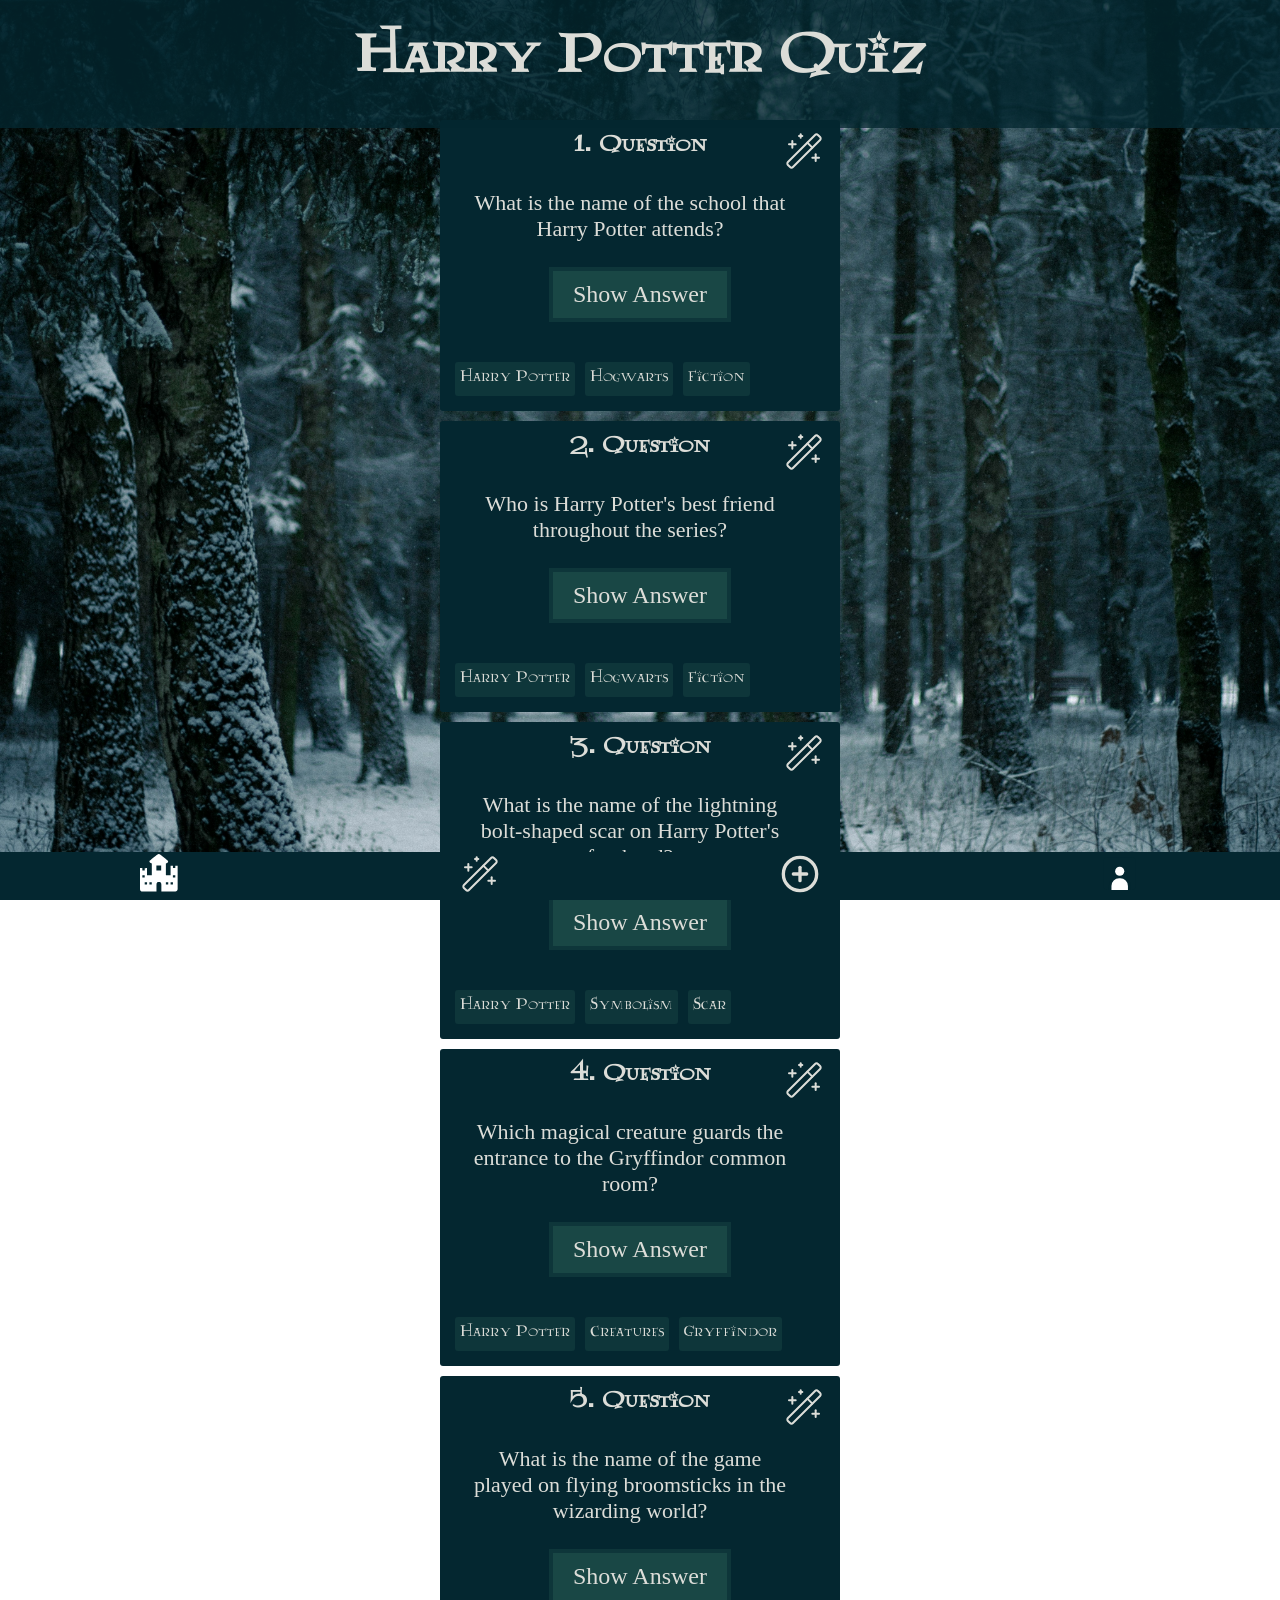
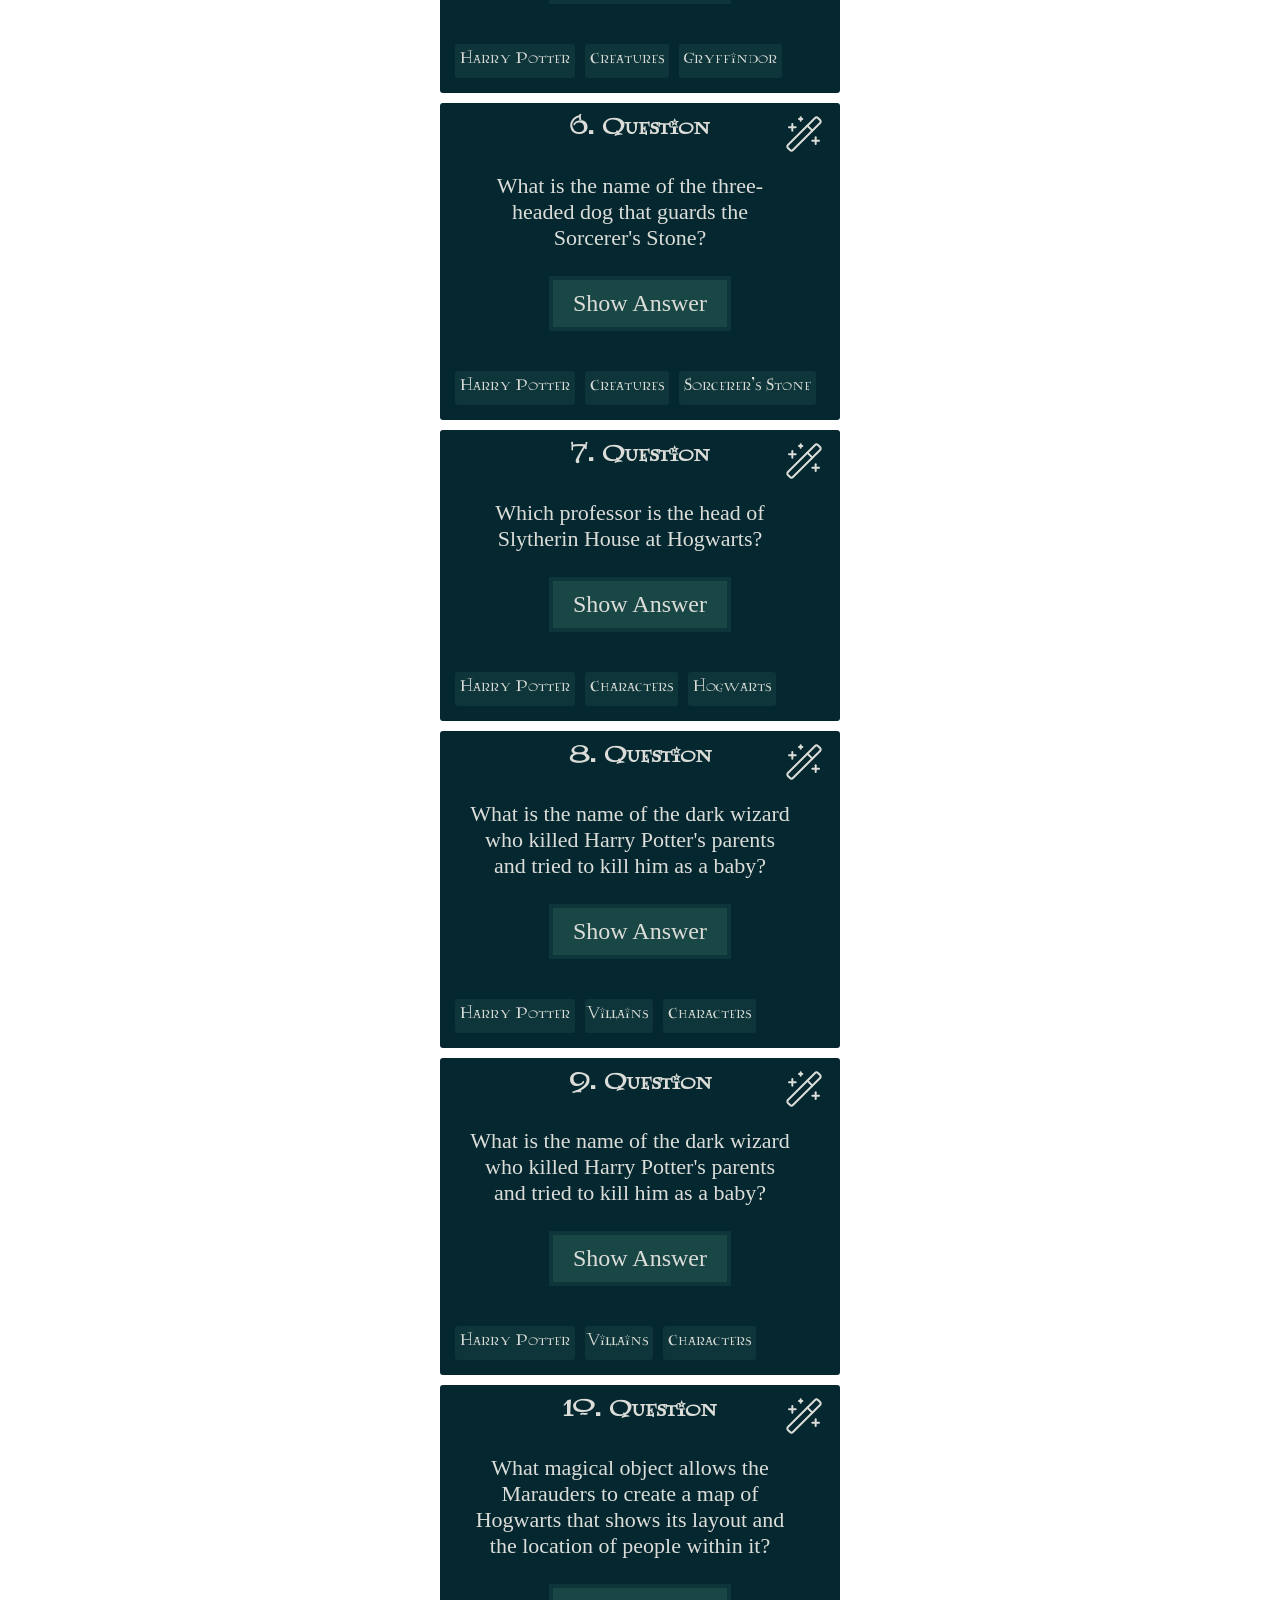
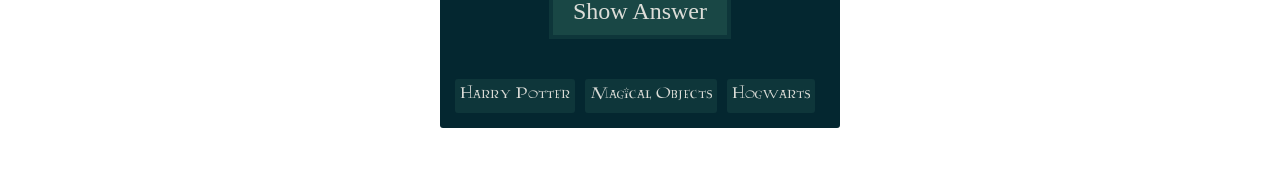
==== commit 2ccac867: "several css changes" ====
--- a/index.html
+++ b/index.html
@@ -9,11 +9,8 @@
 </head>
 <body>
 <header>
-    
-
     <h1 class="title-of-the-page">Harry Potter Quiz</h1>
-    
-</header>
+    </header>
 <section class="question-cards" aria-label="question-cards">
    <div class="question-card"> 
     <h2 class="title-of-the-card">
@@ -22,7 +19,7 @@
      What is the name of the school that Harry Potter attends?
     </h3>
     <button type="button" class="bookmark" data-js="bookmark">
-<svg class="bookmark-icon" data-js="bookmark-icon" xmlns="http://www.w3.org/2000/svg" width="40" height="40" viewBox="0 0 40 40" fill="none" stroke="#43270F" stroke-width="2" stroke-linecap="round" stroke-linejoin="round" class="wandSparkling"><path d="m36.067 6.067 -2.133 -2.133a2.017 2.017 0 0 0 -2.867 0L3.933 31.067a2.017 2.017 0 0 0 0 2.867l2.133 2.133a2 2 0 0 0 2.867 0L36.067 8.933a2 2 0 0 0 0 -2.867"/><path d="m23.333 11.667 5 5"/><path d="M8.333 10v6.667"/><path d="M31.667 23.333v6.667"/><path d="M16.667 3.333v3.333"/><path d="M11.667 13.333H5"/><path d="M35 26.667h-6.667"/><path d="M18.333 5H15"/></svg>
+<svg class="bookmark-icon" data-js="bookmark-icon" xmlns="http://www.w3.org/2000/svg" width="40" height="40" viewBox="0 0 40 40" fill="none" stroke="rgba(220,221,216)" stroke-width="2" stroke-linecap="round" stroke-linejoin="round" class="wandSparkling"><path d="m36.067 6.067 -2.133 -2.133a2.017 2.017 0 0 0 -2.867 0L3.933 31.067a2.017 2.017 0 0 0 0 2.867l2.133 2.133a2 2 0 0 0 2.867 0L36.067 8.933a2 2 0 0 0 0 -2.867"/><path d="m23.333 11.667 5 5"/><path d="M8.333 10v6.667"/><path d="M31.667 23.333v6.667"/><path d="M16.667 3.333v3.333"/><path d="M11.667 13.333H5"/><path d="M35 26.667h-6.667"/><path d="M18.333 5H15"/></svg>
     </button>
     <p hidden class="question-card_answer" data-js="question-card-answer">
         Hogwarts
@@ -42,8 +39,9 @@
     <h3 class="question-card_question">
      Who is Harry Potter's best friend throughout the series?
     </h3>
-    <button type="button" class="bookmark">
-<svg width="40" height="40" viewBox="0 0 0.8 0.8" xmlns="http://www.w3.org/2000/svg"><path d="M.219.25h.05V.2h.05V.15h-.05V.1h-.05v.05h-.05V.2h.05zm.4.2h-.05V.5h-.05v.05h.05V.6h.05V.55h.05V.5h-.05zM.7.1V.05H.65V.1H.6v.05h.05V.2H.7V.15h.05V.1zM.553.222a.074.074 0 0 0-.106 0L.072.597a.074.074 0 0 0 0 .106.075.075 0 0 0 .106 0L.553.328a.075.075 0 0 0 0-.106m-.41.445c-.01.01-.026.01-.035 0s-.01-.026 0-.035L.431.309l.035.035zM.518.292.502.308.467.273.483.257c.01-.01.026-.01.035 0s.01.026 0 .035"/></svg>    </button>
+    <button type="button" class="bookmark" data-js="bookmark">
+<svg class="bookmark-icon" data-js="bookmark-icon" xmlns="http://www.w3.org/2000/svg" width="40" height="40" viewBox="0 0 40 40" fill="none" stroke="rgba(220,221,216)" stroke-width="2" stroke-linecap="round" stroke-linejoin="round" class="wandSparkling"><path d="m36.067 6.067 -2.133 -2.133a2.017 2.017 0 0 0 -2.867 0L3.933 31.067a2.017 2.017 0 0 0 0 2.867l2.133 2.133a2 2 0 0 0 2.867 0L36.067 8.933a2 2 0 0 0 0 -2.867"/><path d="m23.333 11.667 5 5"/><path d="M8.333 10v6.667"/><path d="M31.667 23.333v6.667"/><path d="M16.667 3.333v3.333"/><path d="M11.667 13.333H5"/><path d="M35 26.667h-6.667"/><path d="M18.333 5H15"/></svg>
+    </button>
     <p hidden class="question-card_answer">
         Ronald Weasley
     </p>
@@ -63,7 +61,8 @@
      What is the name of the lightning bolt-shaped scar on Harry Potter's forehead?
     </h3>
     <button class="bookmark">
-<svg width="40" height="40" viewBox="0 0 0.8 0.8" xmlns="http://www.w3.org/2000/svg"><path d="M.219.25h.05V.2h.05V.15h-.05V.1h-.05v.05h-.05V.2h.05zm.4.2h-.05V.5h-.05v.05h.05V.6h.05V.55h.05V.5h-.05zM.7.1V.05H.65V.1H.6v.05h.05V.2H.7V.15h.05V.1zM.553.222a.074.074 0 0 0-.106 0L.072.597a.074.074 0 0 0 0 .106.075.075 0 0 0 .106 0L.553.328a.075.075 0 0 0 0-.106m-.41.445c-.01.01-.026.01-.035 0s-.01-.026 0-.035L.431.309l.035.035zM.518.292.502.308.467.273.483.257c.01-.01.026-.01.035 0s.01.026 0 .035"/></svg>    </button>
+<svg class="bookmark-icon" data-js="bookmark-icon" xmlns="http://www.w3.org/2000/svg" width="40" height="40" viewBox="0 0 40 40" fill="none" stroke="rgba(220,221,216)" stroke-width="2" stroke-linecap="round" stroke-linejoin="round" class="wandSparkling"><path d="m36.067 6.067 -2.133 -2.133a2.017 2.017 0 0 0 -2.867 0L3.933 31.067a2.017 2.017 0 0 0 0 2.867l2.133 2.133a2 2 0 0 0 2.867 0L36.067 8.933a2 2 0 0 0 0 -2.867"/><path d="m23.333 11.667 5 5"/><path d="M8.333 10v6.667"/><path d="M31.667 23.333v6.667"/><path d="M16.667 3.333v3.333"/><path d="M11.667 13.333H5"/><path d="M35 26.667h-6.667"/><path d="M18.333 5H15"/></svg>
+    </button>
     <p hidden class="question-card_answer">
         The Dark Mark
     </p>
@@ -83,8 +82,8 @@
      Which magical creature guards the entrance to the Gryffindor common room?
     </h3>
     <button class="bookmark">
-<svg width="40" height="40" viewBox="0 0 0.8 0.8" xmlns="http://www.w3.org/2000/svg"><path d="M.219.25h.05V.2h.05V.15h-.05V.1h-.05v.05h-.05V.2h.05zm.4.2h-.05V.5h-.05v.05h.05V.6h.05V.55h.05V.5h-.05zM.7.1V.05H.65V.1H.6v.05h.05V.2H.7V.15h.05V.1zM.553.222a.074.074 0 0 0-.106 0L.072.597a.074.074 0 0 0 0 .106.075.075 0 0 0 .106 0L.553.328a.075.075 0 0 0 0-.106m-.41.445c-.01.01-.026.01-.035 0s-.01-.026 0-.035L.431.309l.035.035zM.518.292.502.308.467.273.483.257c.01-.01.026-.01.035 0s.01.026 0 .035"/></svg>    </button>
-    <p hidden class="question-card_answer">
+<svg class="bookmark-icon" data-js="bookmark-icon" xmlns="http://www.w3.org/2000/svg" width="40" height="40" viewBox="0 0 40 40" fill="none" stroke="rgba(220,221,216)" stroke-width="2" stroke-linecap="round" stroke-linejoin="round" class="wandSparkling"><path d="m36.067 6.067 -2.133 -2.133a2.017 2.017 0 0 0 -2.867 0L3.933 31.067a2.017 2.017 0 0 0 0 2.867l2.133 2.133a2 2 0 0 0 2.867 0L36.067 8.933a2 2 0 0 0 0 -2.867"/><path d="m23.333 11.667 5 5"/><path d="M8.333 10v6.667"/><path d="M31.667 23.333v6.667"/><path d="M16.667 3.333v3.333"/><path d="M11.667 13.333H5"/><path d="M35 26.667h-6.667"/><path d="M18.333 5H15"/></svg>
+    </button><p hidden class="question-card_answer">
         The Fat Lady (Portrait)
     </p>
     <button class="Show-Answer">
@@ -103,9 +102,12 @@
      What is the name of the game played on flying broomsticks in the wizarding world?
     </h3>
     <button class="bookmark">
-<svg width="40" height="40" viewBox="0 0 0.8 0.8" xmlns="http://www.w3.org/2000/svg"><path d="M.219.25h.05V.2h.05V.15h-.05V.1h-.05v.05h-.05V.2h.05zm.4.2h-.05V.5h-.05v.05h.05V.6h.05V.55h.05V.5h-.05zM.7.1V.05H.65V.1H.6v.05h.05V.2H.7V.15h.05V.1zM.553.222a.074.074 0 0 0-.106 0L.072.597a.074.074 0 0 0 0 .106.075.075 0 0 0 .106 0L.553.328a.075.075 0 0 0 0-.106m-.41.445c-.01.01-.026.01-.035 0s-.01-.026 0-.035L.431.309l.035.035zM.518.292.502.308.467.273.483.257c.01-.01.026-.01.035 0s.01.026 0 .035"/></svg>    <p hidden class="question-card_answer">
-        Quiddtich
-    </p>
+<svg class="bookmark-icon" data-js="bookmark-icon" xmlns="http://www.w3.org/2000/svg" width="40" height="40" viewBox="0 0 40 40" fill="none" stroke="rgba(220,221,216)" stroke-width="2" stroke-linecap="round" stroke-linejoin="round" class="wandSparkling"><path d="m36.067 6.067 -2.133 -2.133a2.017 2.017 0 0 0 -2.867 0L3.933 31.067a2.017 2.017 0 0 0 0 2.867l2.133 2.133a2 2 0 0 0 2.867 0L36.067 8.933a2 2 0 0 0 0 -2.867"/><path d="m23.333 11.667 5 5"/><path d="M8.333 10v6.667"/><path d="M31.667 23.333v6.667"/><path d="M16.667 3.333v3.333"/><path d="M11.667 13.333H5"/><path d="M35 26.667h-6.667"/><path d="M18.333 5H15"/></svg>
+        </button>
+        <p hidden class="question-card_answer">
+            Quidditch
+        </p>
+    </button>
     <button class="Show-Answer">
         Show Answer
     </button>
@@ -122,7 +124,8 @@
      What is the name of the three-headed dog that guards the Sorcerer's Stone?
     </h3>
     <button class="bookmark">
-<svg width="40" height="40" viewBox="0 0 0.8 0.8" xmlns="http://www.w3.org/2000/svg"><path d="M.219.25h.05V.2h.05V.15h-.05V.1h-.05v.05h-.05V.2h.05zm.4.2h-.05V.5h-.05v.05h.05V.6h.05V.55h.05V.5h-.05zM.7.1V.05H.65V.1H.6v.05h.05V.2H.7V.15h.05V.1zM.553.222a.074.074 0 0 0-.106 0L.072.597a.074.074 0 0 0 0 .106.075.075 0 0 0 .106 0L.553.328a.075.075 0 0 0 0-.106m-.41.445c-.01.01-.026.01-.035 0s-.01-.026 0-.035L.431.309l.035.035zM.518.292.502.308.467.273.483.257c.01-.01.026-.01.035 0s.01.026 0 .035"/></svg>    <p hidden class="question-card_answer">
+<svg class="bookmark-icon" data-js="bookmark-icon" xmlns="http://www.w3.org/2000/svg" width="40" height="40" viewBox="0 0 40 40" fill="none" stroke="rgba(220,221,216)" stroke-width="2" stroke-linecap="round" stroke-linejoin="round" class="wandSparkling"><path d="m36.067 6.067 -2.133 -2.133a2.017 2.017 0 0 0 -2.867 0L3.933 31.067a2.017 2.017 0 0 0 0 2.867l2.133 2.133a2 2 0 0 0 2.867 0L36.067 8.933a2 2 0 0 0 0 -2.867"/><path d="m23.333 11.667 5 5"/><path d="M8.333 10v6.667"/><path d="M31.667 23.333v6.667"/><path d="M16.667 3.333v3.333"/><path d="M11.667 13.333H5"/><path d="M35 26.667h-6.667"/><path d="M18.333 5H15"/></svg>
+       </button><p hidden class="question-card_answer">
         Fluffy
     </p>
     <button class="Show-Answer">
@@ -141,7 +144,9 @@
      Which professor is the head of Slytherin House at Hogwarts?
     </h3>
     <button class="bookmark">
-<svg width="40" height="40" viewBox="0 0 0.8 0.8" xmlns="http://www.w3.org/2000/svg"><path d="M.219.25h.05V.2h.05V.15h-.05V.1h-.05v.05h-.05V.2h.05zm.4.2h-.05V.5h-.05v.05h.05V.6h.05V.55h.05V.5h-.05zM.7.1V.05H.65V.1H.6v.05h.05V.2H.7V.15h.05V.1zM.553.222a.074.074 0 0 0-.106 0L.072.597a.074.074 0 0 0 0 .106.075.075 0 0 0 .106 0L.553.328a.075.075 0 0 0 0-.106m-.41.445c-.01.01-.026.01-.035 0s-.01-.026 0-.035L.431.309l.035.035zM.518.292.502.308.467.273.483.257c.01-.01.026-.01.035 0s.01.026 0 .035"/></svg>    <p hidden class="question-card_answer">
+<svg class="bookmark-icon" data-js="bookmark-icon" xmlns="http://www.w3.org/2000/svg" width="40" height="40" viewBox="0 0 40 40" fill="none" stroke="rgba(220,221,216)" stroke-width="2" stroke-linecap="round" stroke-linejoin="round" class="wandSparkling"><path d="m36.067 6.067 -2.133 -2.133a2.017 2.017 0 0 0 -2.867 0L3.933 31.067a2.017 2.017 0 0 0 0 2.867l2.133 2.133a2 2 0 0 0 2.867 0L36.067 8.933a2 2 0 0 0 0 -2.867"/><path d="m23.333 11.667 5 5"/><path d="M8.333 10v6.667"/><path d="M31.667 23.333v6.667"/><path d="M16.667 3.333v3.333"/><path d="M11.667 13.333H5"/><path d="M35 26.667h-6.667"/><path d="M18.333 5H15"/></svg>
+    </button>
+    <p hidden class="question-card_answer">
         Severus Snape
     </p>
     <button class="Show-Answer">
@@ -160,8 +165,10 @@
      What is the name of the dark wizard who killed Harry Potter's parents and tried to kill him as a baby?
     </h3>
     <button class="bookmark">
-<svg width="40" height="40" viewBox="0 0 0.8 0.8" xmlns="http://www.w3.org/2000/svg"><path d="M.219.25h.05V.2h.05V.15h-.05V.1h-.05v.05h-.05V.2h.05zm.4.2h-.05V.5h-.05v.05h.05V.6h.05V.55h.05V.5h-.05zM.7.1V.05H.65V.1H.6v.05h.05V.2H.7V.15h.05V.1zM.553.222a.074.074 0 0 0-.106 0L.072.597a.074.074 0 0 0 0 .106.075.075 0 0 0 .106 0L.553.328a.075.075 0 0 0 0-.106m-.41.445c-.01.01-.026.01-.035 0s-.01-.026 0-.035L.431.309l.035.035zM.518.292.502.308.467.273.483.257c.01-.01.026-.01.035 0s.01.026 0 .035"/></svg>    <p hidden class="question-card_answer">
-        Lord Voldmort (Tom Riddle)
+<svg class="bookmark-icon" data-js="bookmark-icon" xmlns="http://www.w3.org/2000/svg" width="40" height="40" viewBox="0 0 40 40" fill="none" stroke="rgba(220,221,216)" stroke-width="2" stroke-linecap="round" stroke-linejoin="round" class="wandSparkling"><path d="m36.067 6.067 -2.133 -2.133a2.017 2.017 0 0 0 -2.867 0L3.933 31.067a2.017 2.017 0 0 0 0 2.867l2.133 2.133a2 2 0 0 0 2.867 0L36.067 8.933a2 2 0 0 0 0 -2.867"/><path d="m23.333 11.667 5 5"/><path d="M8.333 10v6.667"/><path d="M31.667 23.333v6.667"/><path d="M16.667 3.333v3.333"/><path d="M11.667 13.333H5"/><path d="M35 26.667h-6.667"/><path d="M18.333 5H15"/></svg>
+      </button>
+    <p hidden class="question-card_answer">
+    Lord Voldmort (Tom Riddle)
     </p>
     <button class="Show-Answer">
         Show Answer
@@ -174,12 +181,14 @@
 </div>
 <div class="question-card"> 
     <h2 class="title-of-the-card">
-        8. Question</h2>
+        9. Question</h2>
     <h3 class="question-card_question">
      What is the name of the dark wizard who killed Harry Potter's parents and tried to kill him as a baby?
     </h3>
     <button class="bookmark">
-<svg width="40" height="40" viewBox="0 0 0.8 0.8" xmlns="http://www.w3.org/2000/svg"><path d="M.219.25h.05V.2h.05V.15h-.05V.1h-.05v.05h-.05V.2h.05zm.4.2h-.05V.5h-.05v.05h.05V.6h.05V.55h.05V.5h-.05zM.7.1V.05H.65V.1H.6v.05h.05V.2H.7V.15h.05V.1zM.553.222a.074.074 0 0 0-.106 0L.072.597a.074.074 0 0 0 0 .106.075.075 0 0 0 .106 0L.553.328a.075.075 0 0 0 0-.106m-.41.445c-.01.01-.026.01-.035 0s-.01-.026 0-.035L.431.309l.035.035zM.518.292.502.308.467.273.483.257c.01-.01.026-.01.035 0s.01.026 0 .035"/></svg>    <p hidden class="question-card_answer">
+<svg class="bookmark-icon" data-js="bookmark-icon" xmlns="http://www.w3.org/2000/svg" width="40" height="40" viewBox="0 0 40 40" fill="none" stroke="rgba(220,221,216)" stroke-width="2" stroke-linecap="round" stroke-linejoin="round" class="wandSparkling"><path d="m36.067 6.067 -2.133 -2.133a2.017 2.017 0 0 0 -2.867 0L3.933 31.067a2.017 2.017 0 0 0 0 2.867l2.133 2.133a2 2 0 0 0 2.867 0L36.067 8.933a2 2 0 0 0 0 -2.867"/><path d="m23.333 11.667 5 5"/><path d="M8.333 10v6.667"/><path d="M31.667 23.333v6.667"/><path d="M16.667 3.333v3.333"/><path d="M11.667 13.333H5"/><path d="M35 26.667h-6.667"/><path d="M18.333 5H15"/></svg>
+    </button>
+    <p hidden class="question-card_answer">
         Lord Voldmort (Tom Riddle)
     </p>
     <button class="Show-Answer">
@@ -198,7 +207,8 @@
      What magical object allows the Marauders to create a map of Hogwarts that shows its layout and the location of people within it?
     </h3>
     <button class="bookmark">
-<svg width="40" height="40" viewBox="0 0 0.8 0.8" xmlns="http://www.w3.org/2000/svg"><path d="M.219.25h.05V.2h.05V.15h-.05V.1h-.05v.05h-.05V.2h.05zm.4.2h-.05V.5h-.05v.05h.05V.6h.05V.55h.05V.5h-.05zM.7.1V.05H.65V.1H.6v.05h.05V.2H.7V.15h.05V.1zM.553.222a.074.074 0 0 0-.106 0L.072.597a.074.074 0 0 0 0 .106.075.075 0 0 0 .106 0L.553.328a.075.075 0 0 0 0-.106m-.41.445c-.01.01-.026.01-.035 0s-.01-.026 0-.035L.431.309l.035.035zM.518.292.502.308.467.273.483.257c.01-.01.026-.01.035 0s.01.026 0 .035"/></svg>    </button>
+<svg class="bookmark-icon" data-js="bookmark-icon" xmlns="http://www.w3.org/2000/svg" width="40" height="40" viewBox="0 0 40 40" fill="none" stroke="rgba(220,221,216)" stroke-width="2" stroke-linecap="round" stroke-linejoin="round" class="wandSparkling"><path d="m36.067 6.067 -2.133 -2.133a2.017 2.017 0 0 0 -2.867 0L3.933 31.067a2.017 2.017 0 0 0 0 2.867l2.133 2.133a2 2 0 0 0 2.867 0L36.067 8.933a2 2 0 0 0 0 -2.867"/><path d="m23.333 11.667 5 5"/><path d="M8.333 10v6.667"/><path d="M31.667 23.333v6.667"/><path d="M16.667 3.333v3.333"/><path d="M11.667 13.333H5"/><path d="M35 26.667h-6.667"/><path d="M18.333 5H15"/></svg>
+    </button>
     <p hidden class="question-card_answer">
         The Marauder's Map 
     </p>
